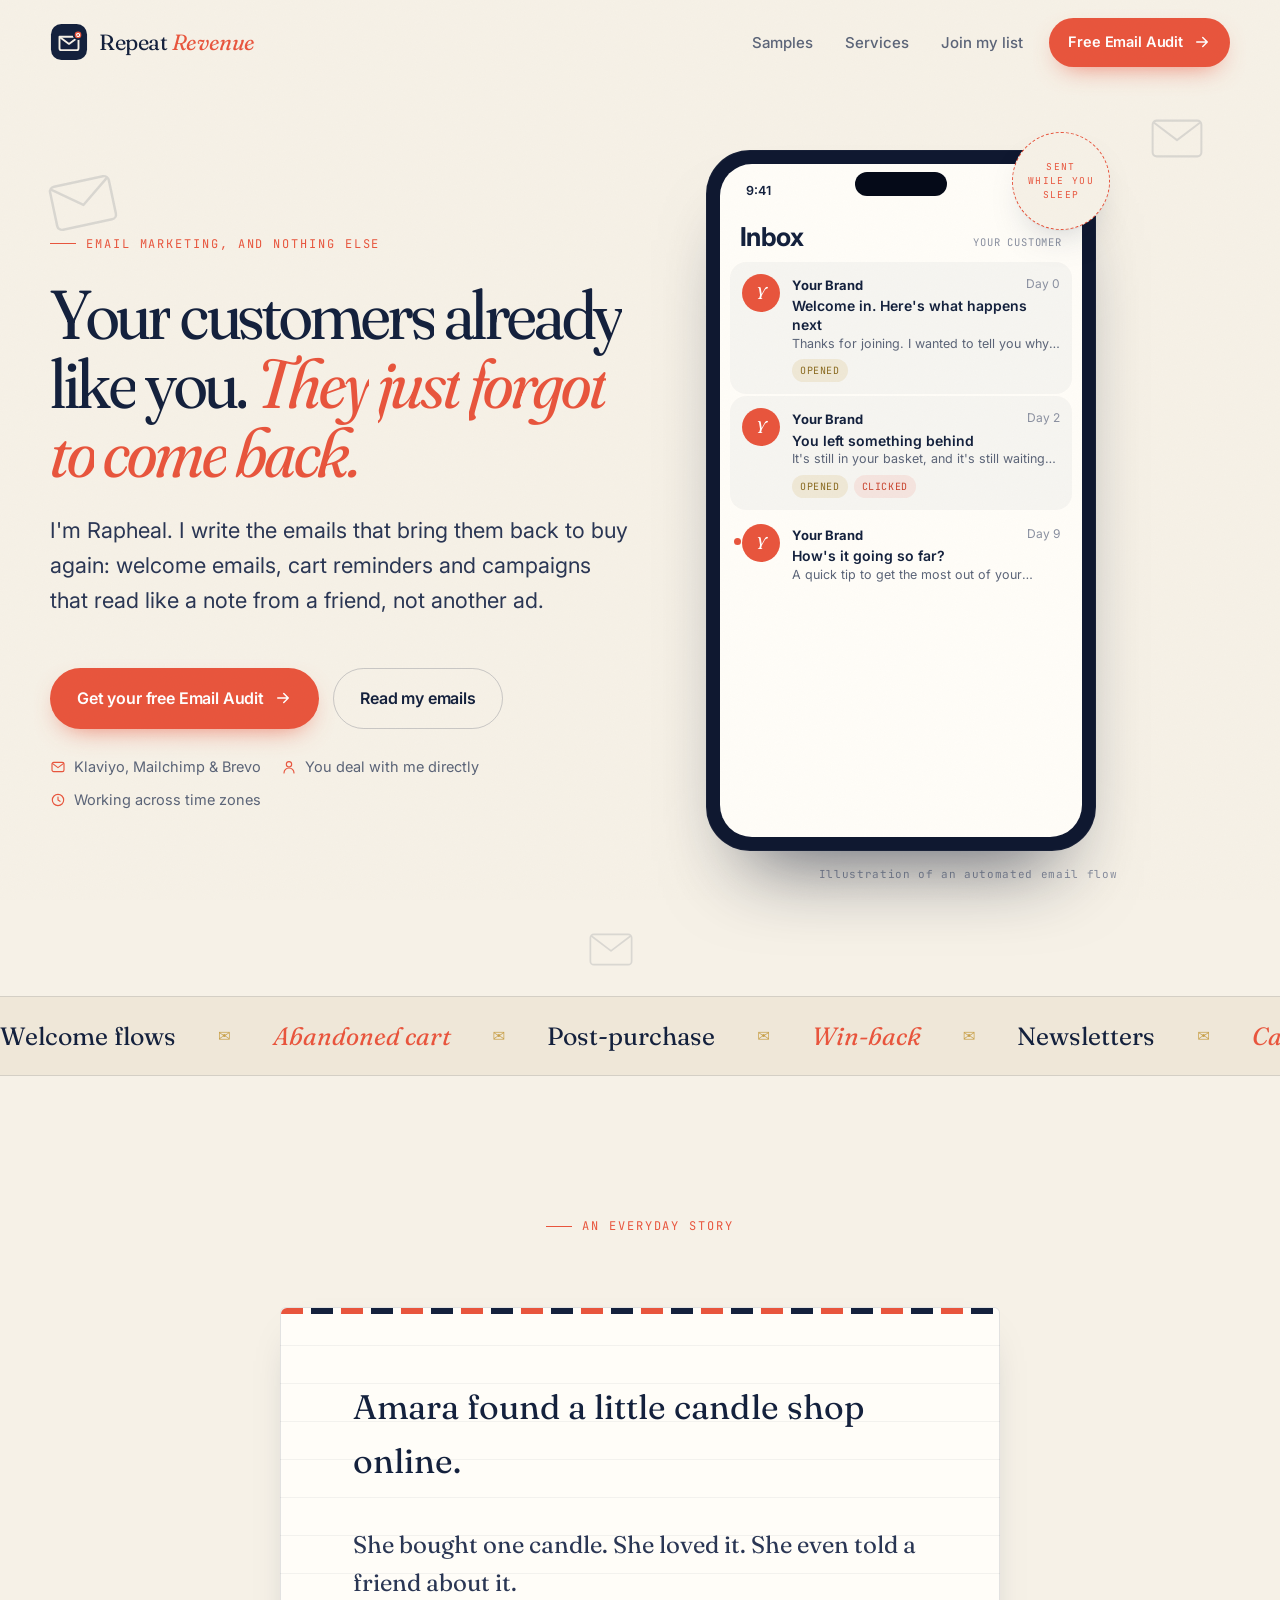
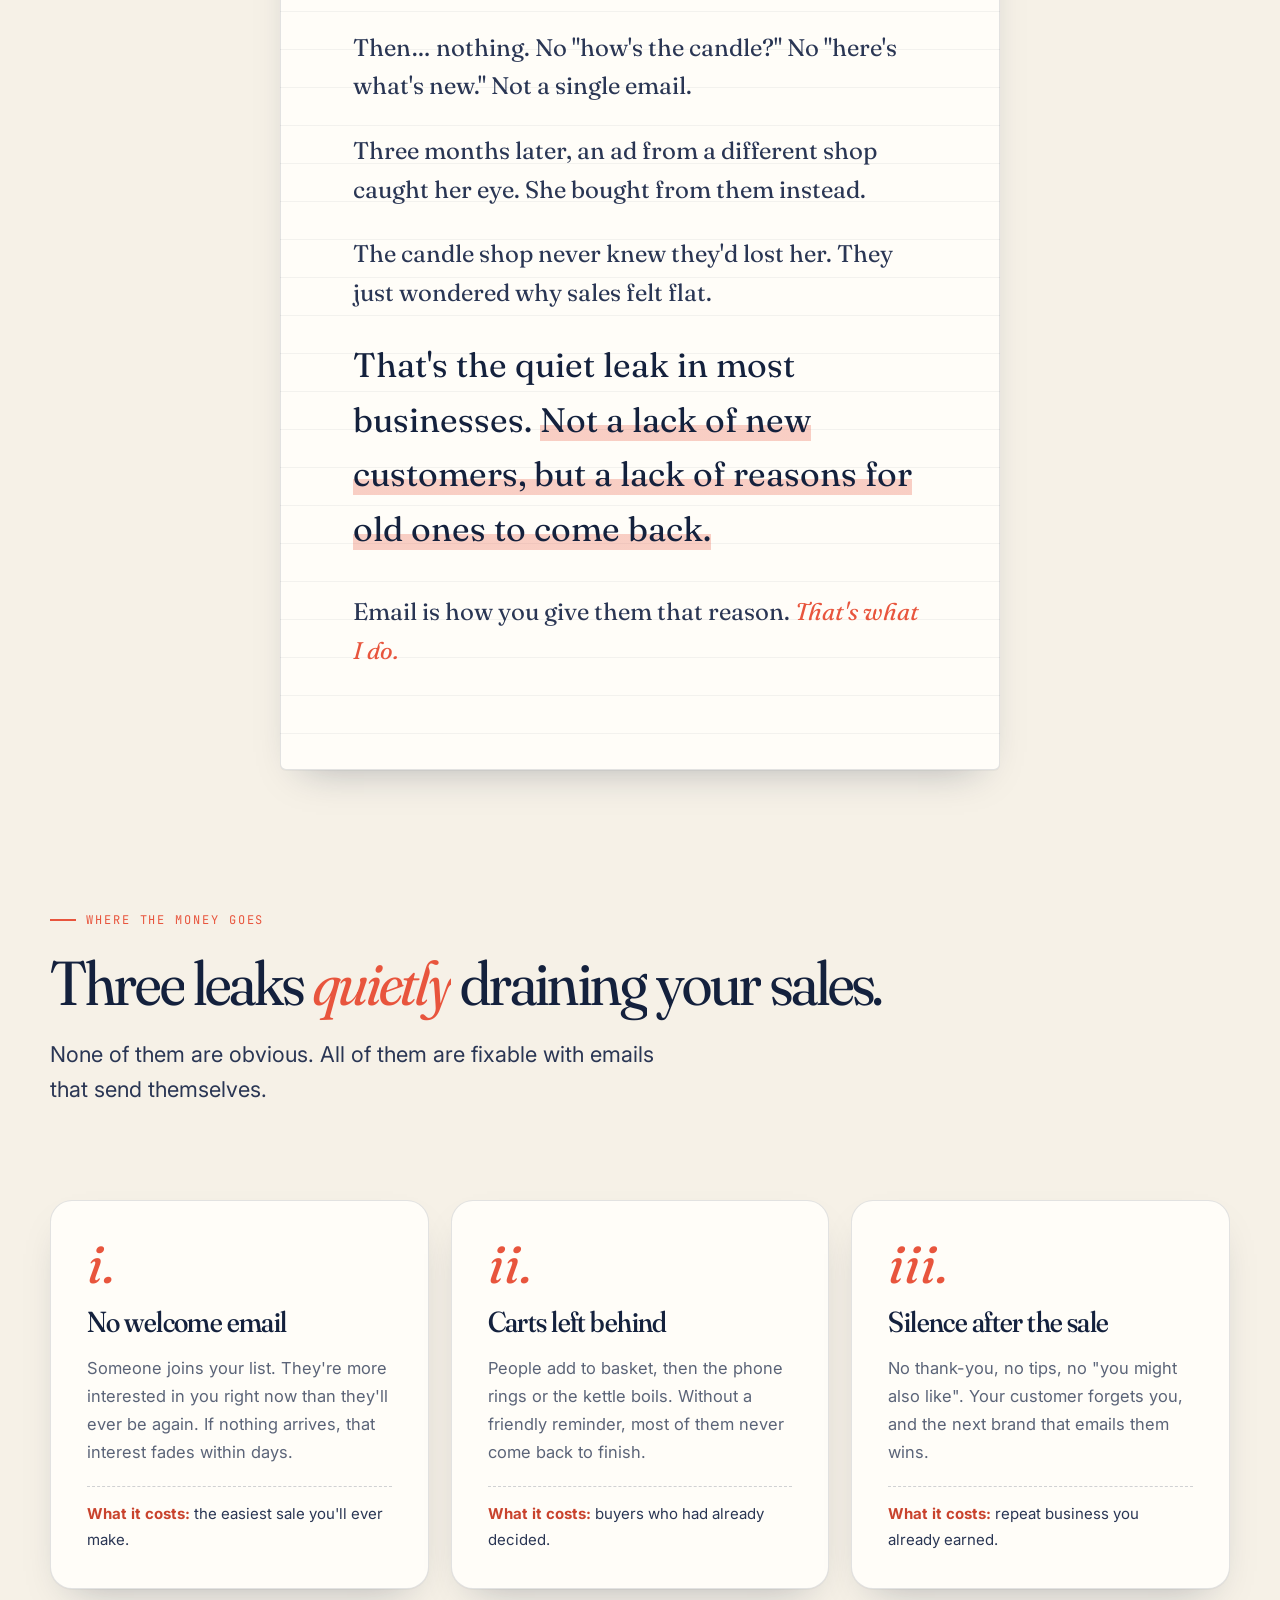
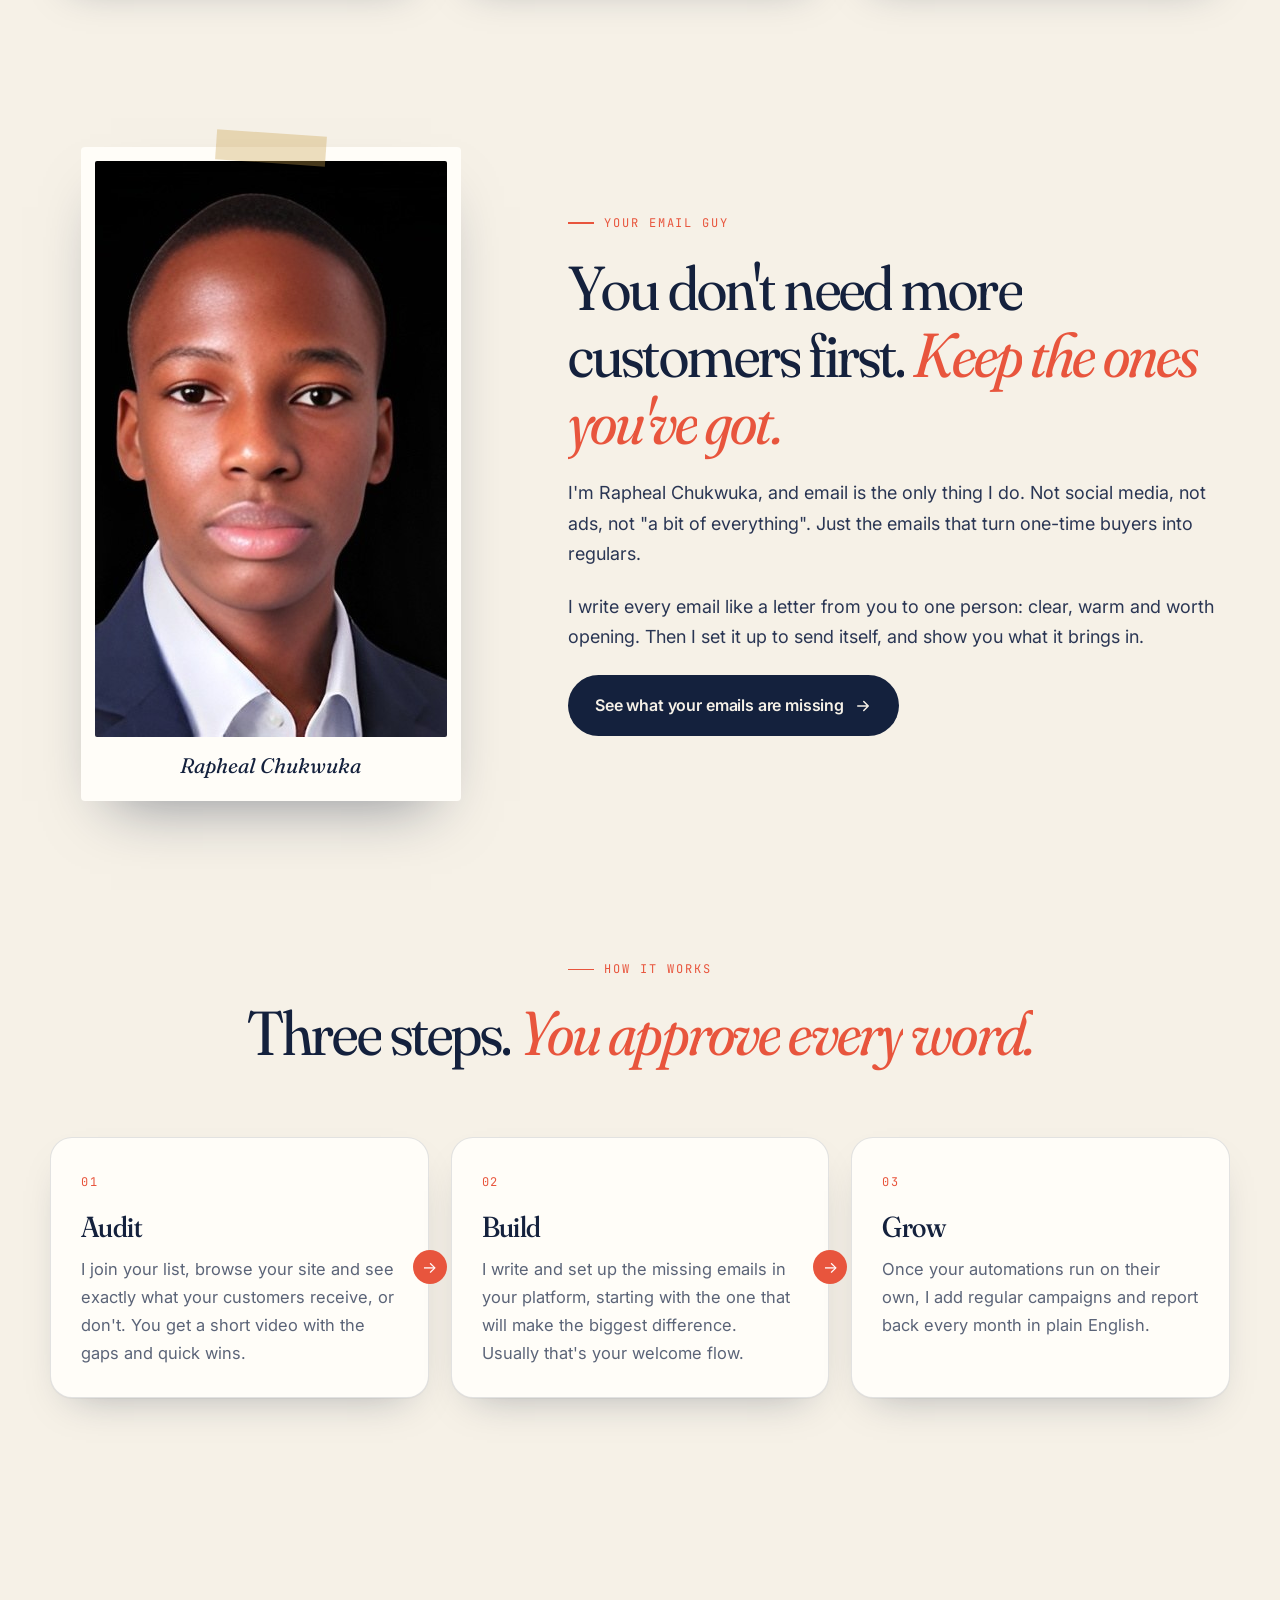
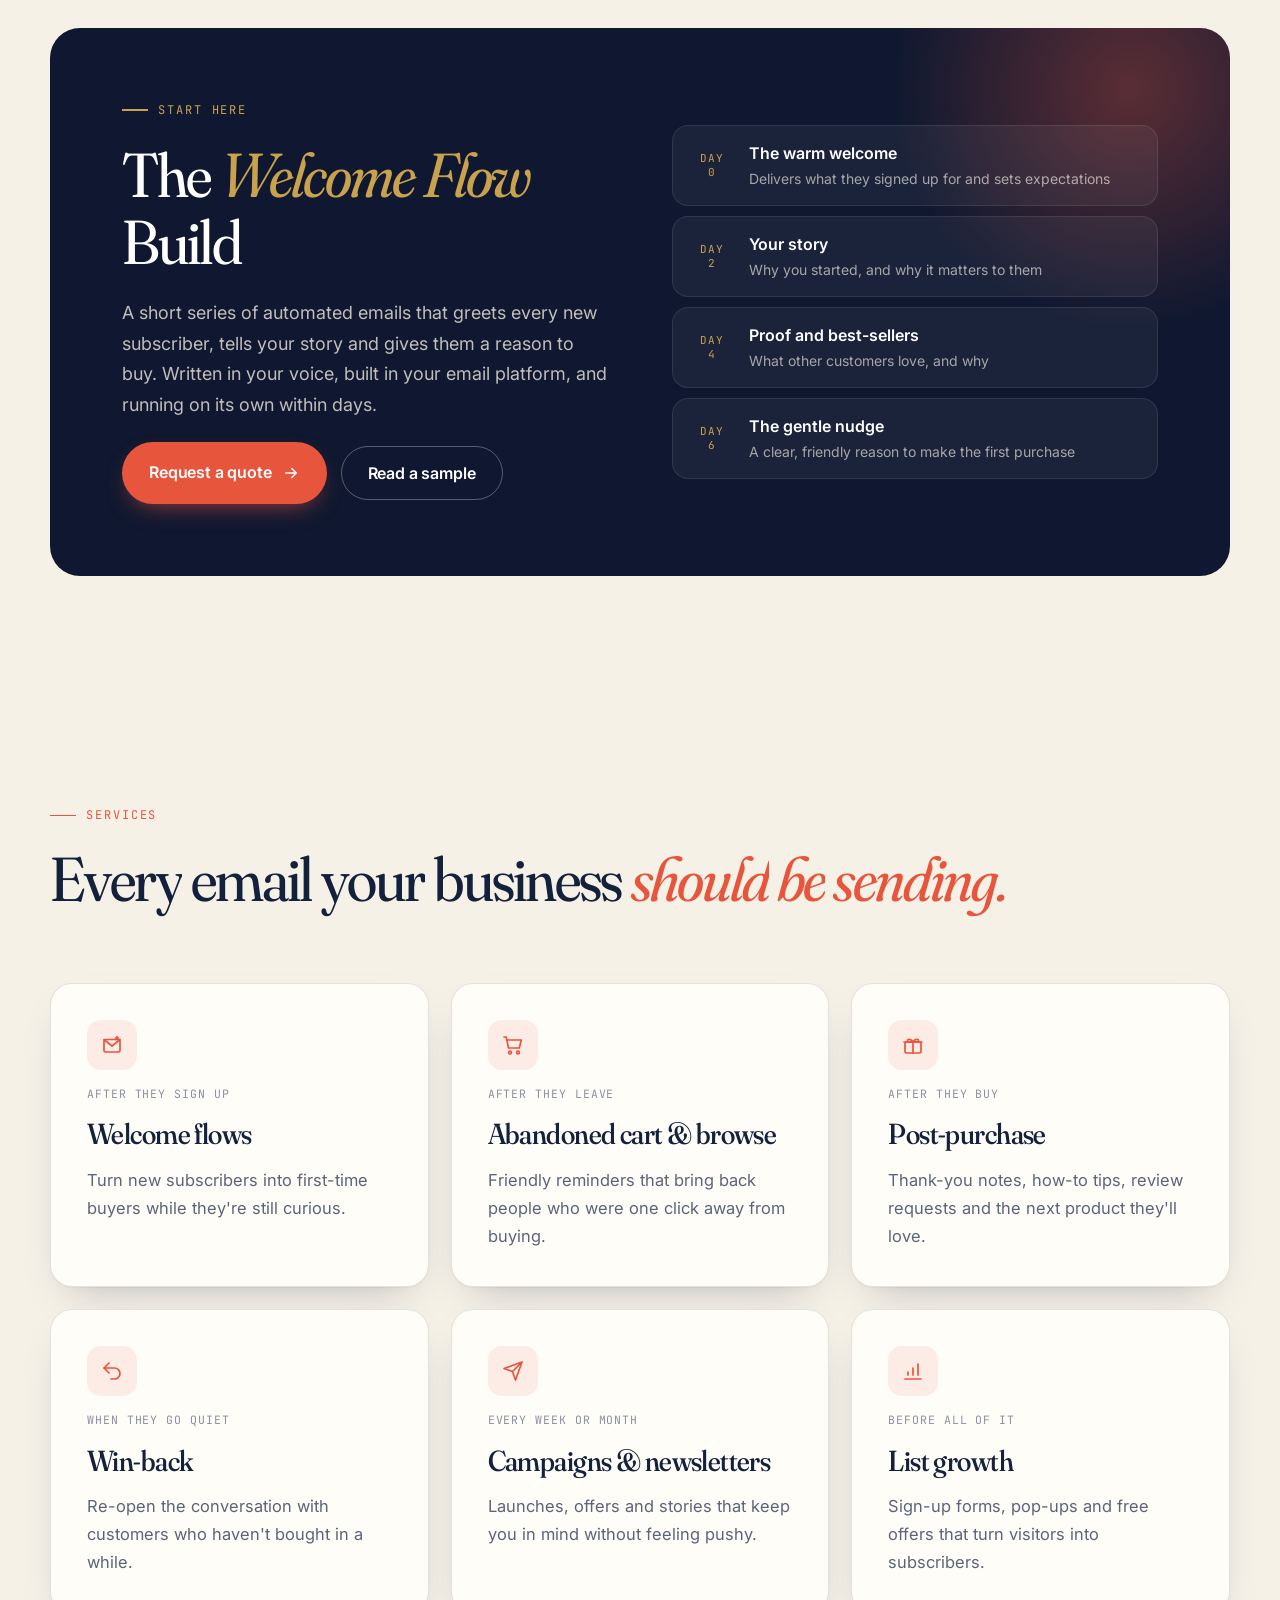
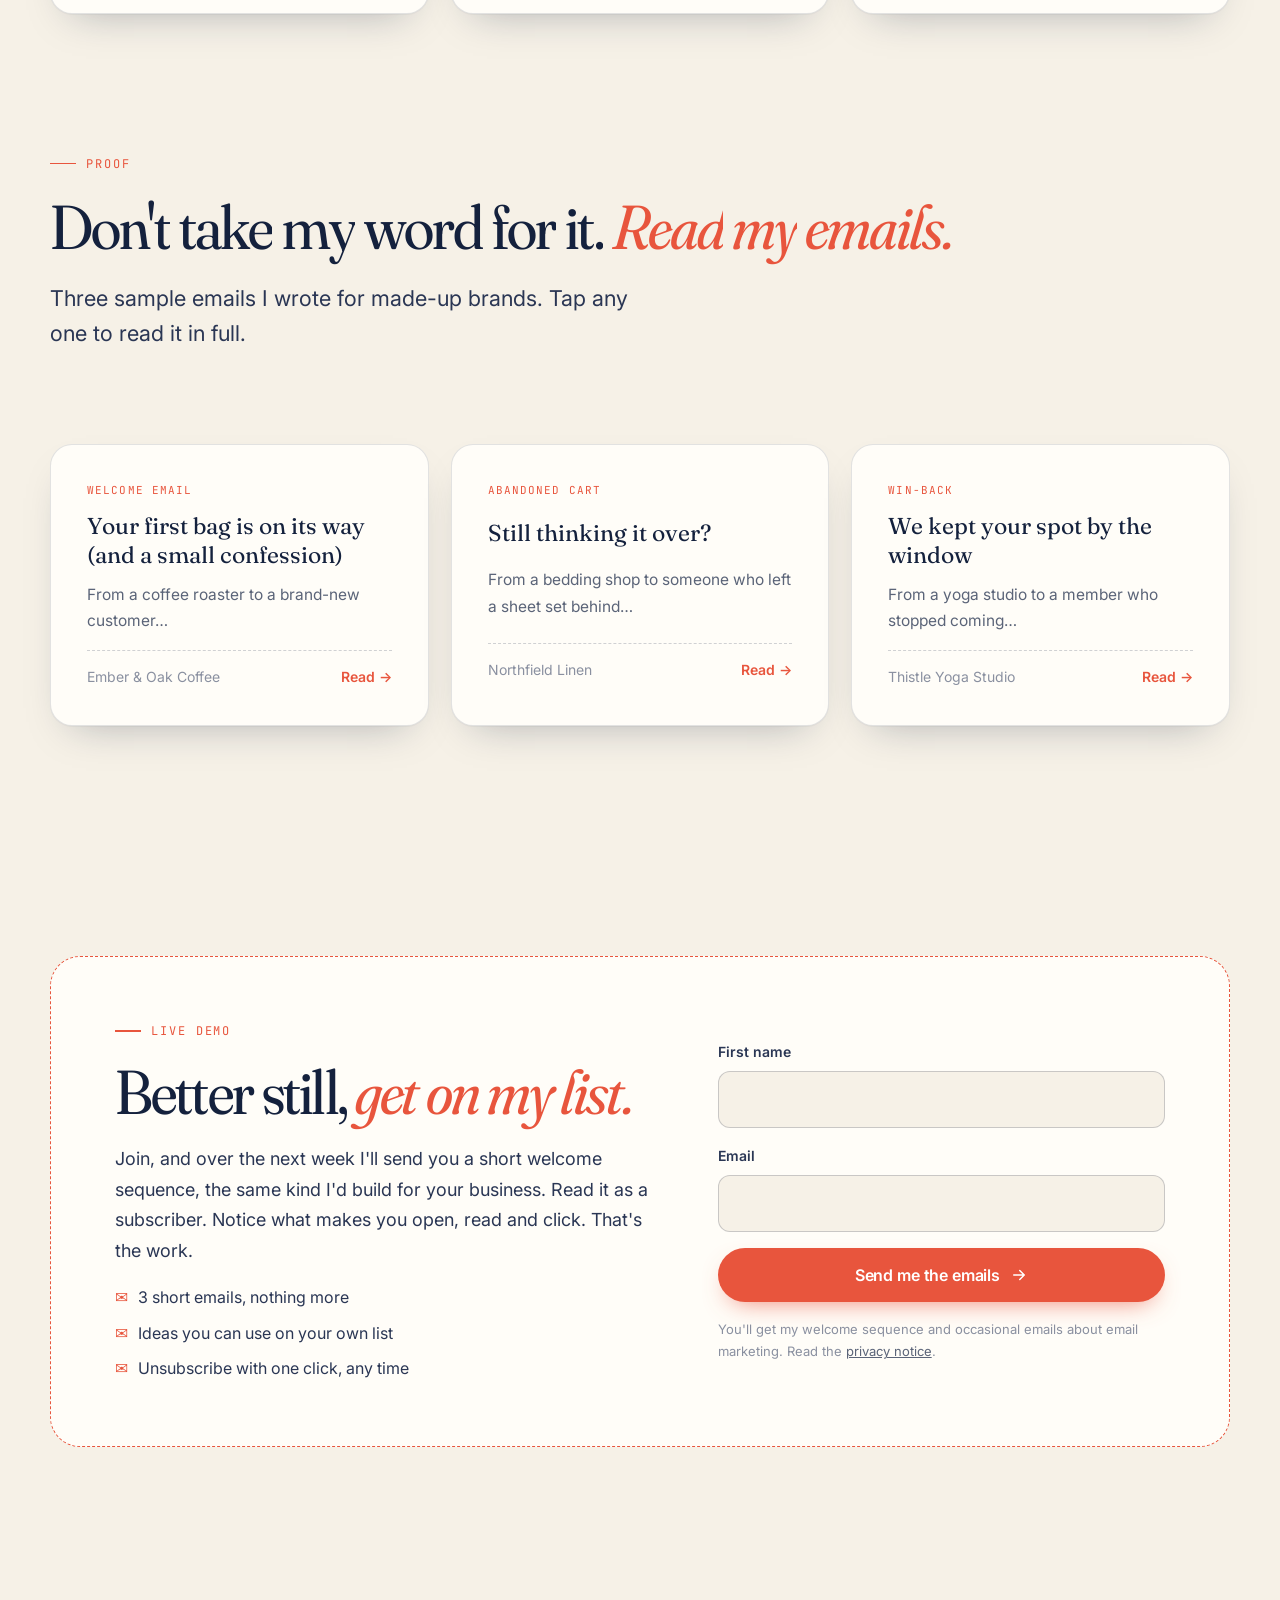
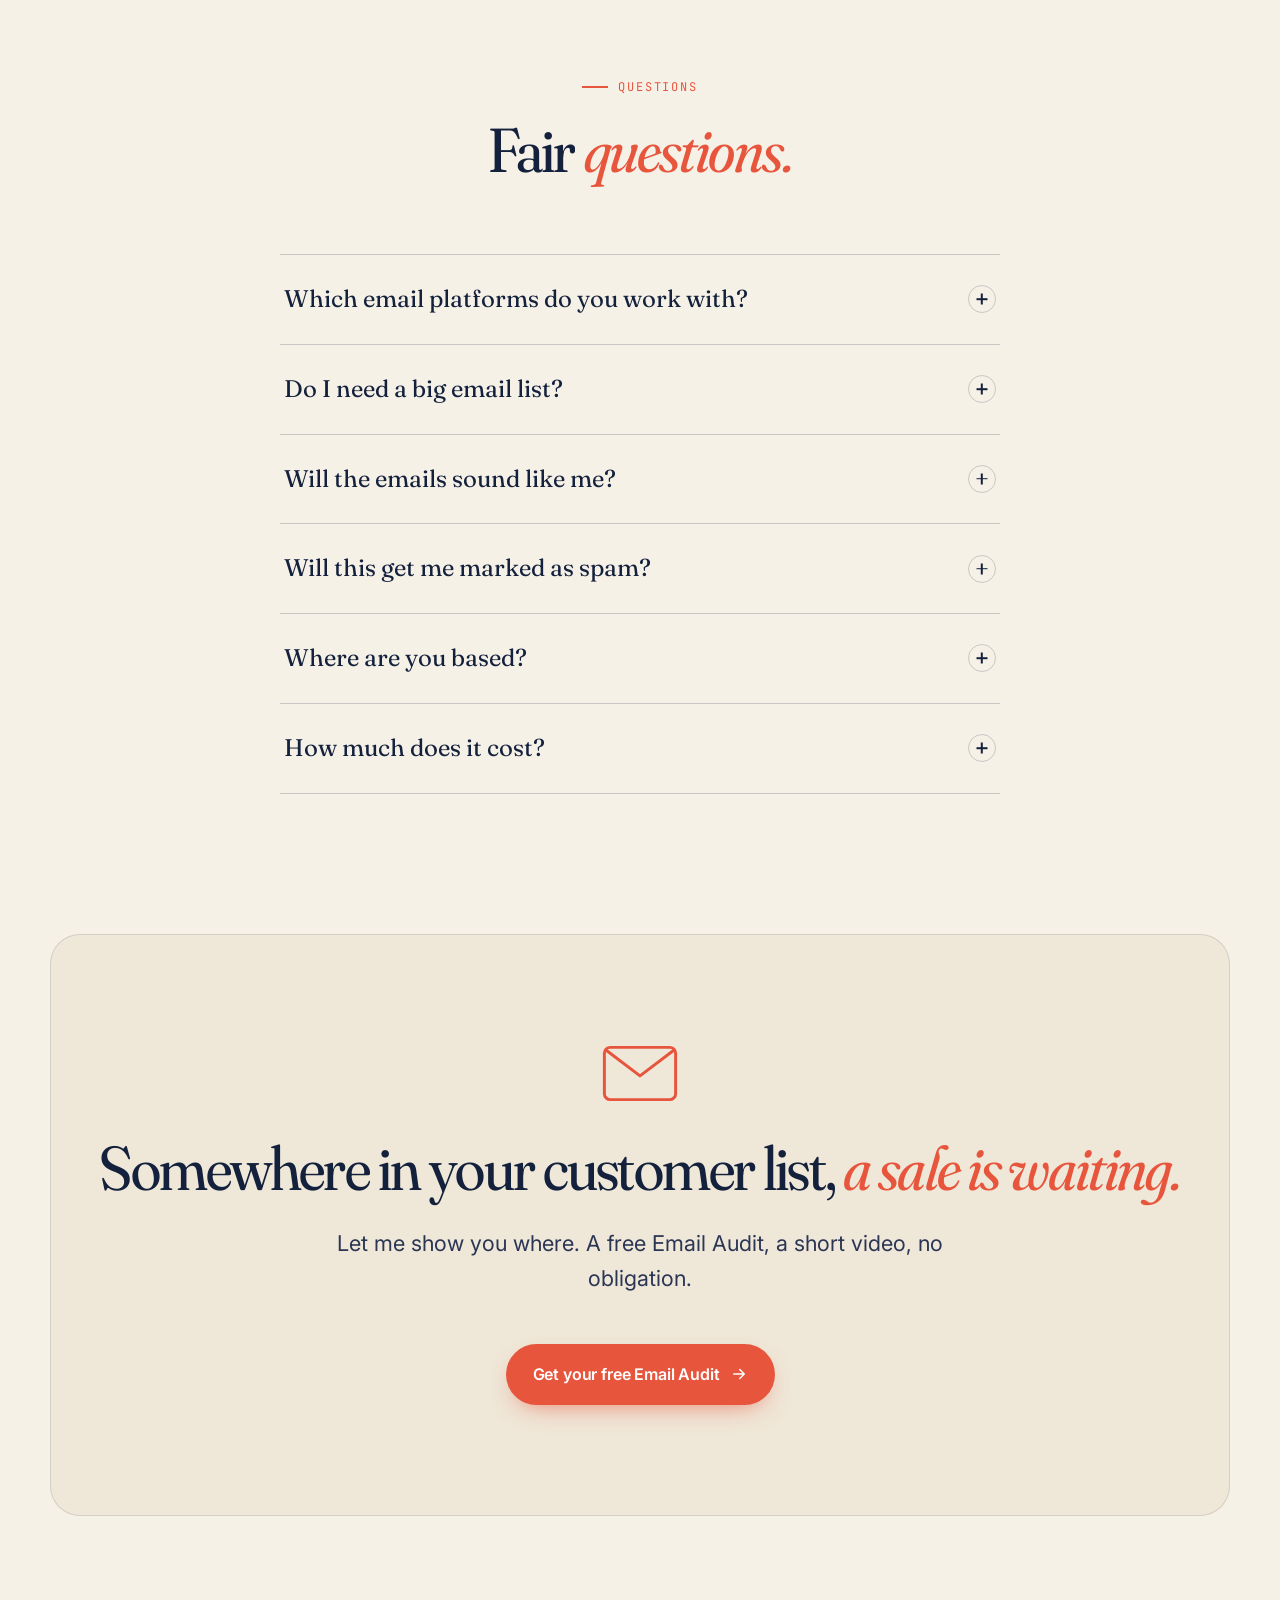
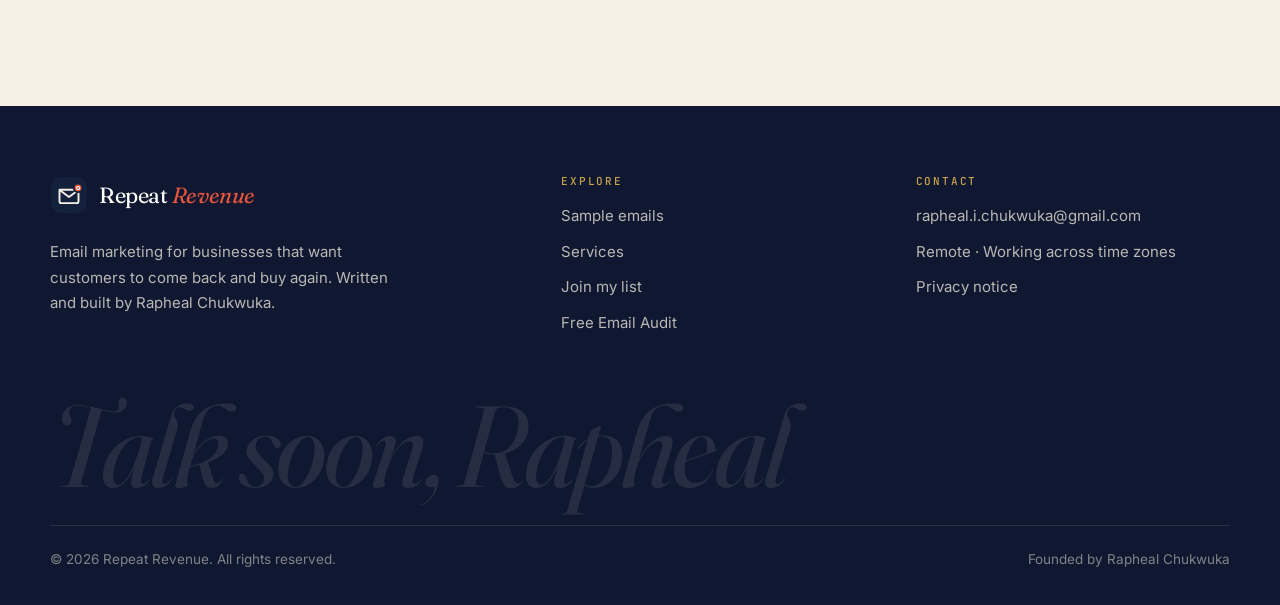
==== index.html @ c2d733eb "Launch Repeat Revenue website Co-Authored-By: Claude Opus 5.5 <noreply@anthropic.com> Claude-Session" ====
<!DOCTYPE html>
<html lang="en">
<head>
<meta charset="utf-8">
<meta name="viewport" content="width=device-width, initial-scale=1">
<title>Repeat Revenue | Email marketing that brings customers back</title>
<meta name="description" content="Your customers already like you. They just forgot to come back. I write the welcome, cart, post-purchase and win-back emails that bring them back to buy again.">
<link rel="canonical" href="https://repeat-revenue.github.io/">
<meta name="robots" content="index, follow">
<meta name="theme-color" content="#f6f1e7">
<meta property="og:type" content="website">
<meta property="og:site_name" content="Repeat Revenue">
<meta property="og:url" content="https://repeat-revenue.github.io/">
<meta property="og:title" content="Repeat Revenue | Email marketing that brings customers back">
<meta property="og:description" content="Your customers already like you. They just forgot to come back. I write the welcome, cart, post-purchase and win-back emails that bring them back to buy again.">
<meta property="og:image" content="https://repeat-revenue.github.io/assets/img/rapheal-chukwuka.jpg">
<link rel="icon" href="assets/favicon.svg" type="image/svg+xml">
<link rel="preconnect" href="https://fonts.googleapis.com">
<link rel="preconnect" href="https://fonts.gstatic.com" crossorigin>
<link rel="stylesheet" href="https://fonts.googleapis.com/css2?family=Fraunces:ital,opsz,wght,SOFT@0,9..144,300..600,50;1,9..144,300..600,50&amp;family=Inter:wght@400;500;600;700&amp;family=JetBrains+Mono:wght@400;500&amp;display=swap">
<link rel="stylesheet" href="assets/styles.css">
<script>document.documentElement.classList.add("js");</script>
</head>
<body>
<a class="skip" href="#main">Skip to content</a>
<div class="progress" aria-hidden="true"></div>
<header class="nav">
  <div class="container nav__inner">
    <a class="brand" href="index.html" aria-label="Repeat Revenue, home"><svg viewBox="0 0 40 40" aria-hidden="true"><rect x="1" y="1" width="38" height="38" rx="11" fill="#14213d"/><path d="M10 14.5h20v12a2 2 0 0 1-2 2H12a2 2 0 0 1-2-2v-12Z" fill="none" stroke="#f6f1e7" stroke-width="2" stroke-linejoin="round"/><path d="m10.5 15 9.5 7 9.5-7" fill="none" stroke="#f6f1e7" stroke-width="2" stroke-linecap="round" stroke-linejoin="round"/><circle cx="29.5" cy="12.5" r="4.5" fill="#e8553d" stroke="#14213d" stroke-width="2"/><path d="M28 12.6a1.6 1.6 0 1 1 .6 1.3" fill="none" stroke="#fff" stroke-width="1.2" stroke-linecap="round"/></svg><span class="brand__name">Repeat <i>Revenue</i></span></a>
    <button class="nav__toggle" type="button" aria-label="Open menu" aria-expanded="false"><span></span><span></span><span></span></button>
    <nav class="nav__links" aria-label="Main">
      <a href="index.html#samples">Samples</a>
      <a href="index.html#services">Services</a>
      <a href="index.html#demo">Join my list</a>
      <a class="btn btn--primary btn--sm" href="audit.html">Free Email Audit <svg viewBox="0 0 24 24" fill="none" stroke="currentColor" stroke-width="2" stroke-linecap="round" stroke-linejoin="round" aria-hidden="true"><path d="M5 12h14M13 6l6 6-6 6"/></svg></a>
    </nav>
  </div>
</header>
<main id="main">
<script type="application/ld+json">{"@context":"https://schema.org","@type":"ProfessionalService","name":"Repeat Revenue","url":"https://repeat-revenue.github.io/","image":"https://repeat-revenue.github.io/assets/img/rapheal-chukwuka.jpg","description":"Email marketing: welcome flows, abandoned cart emails, post-purchase and win-back emails, campaigns and newsletters.","email":"rapheal.i.chukwuka@gmail.com","founder":{"@type":"Person","name":"Rapheal Chukwuka"},"areaServed":"Worldwide"}</script>
<!-- HERO -->
<section class="hero">
  <div class="envelopes" aria-hidden="true"><svg viewBox="0 0 64 48" fill="none" stroke="currentColor" stroke-width="2.5" stroke-linejoin="round" aria-hidden="true"><rect x="2" y="2" width="60" height="44" rx="5"/><path d="m3 4 29 22L61 4"/></svg><svg viewBox="0 0 64 48" fill="none" stroke="currentColor" stroke-width="2.5" stroke-linejoin="round" aria-hidden="true"><rect x="2" y="2" width="60" height="44" rx="5"/><path d="m3 4 29 22L61 4"/></svg><svg viewBox="0 0 64 48" fill="none" stroke="currentColor" stroke-width="2.5" stroke-linejoin="round" aria-hidden="true"><rect x="2" y="2" width="60" height="44" rx="5"/><path d="m3 4 29 22L61 4"/></svg></div>
  <div class="container hero__grid">
    <div class="hero__copy">
      <span class="kicker" data-reveal>Email marketing, and nothing else</span>
      <h1 class="display" data-split>Your customers already like you. <em>They just forgot to come back.</em></h1>
      <p class="lead" data-reveal style="--d:.4s">I'm Rapheal. I write the emails that bring them back to buy again: welcome emails, cart reminders and campaigns that read like a note from a friend, not another ad.</p>
      <div class="btn-row" data-reveal style="--d:.55s">
        <a class="btn btn--primary" href="audit.html">Get your free Email Audit <svg viewBox="0 0 24 24" fill="none" stroke="currentColor" stroke-width="2" stroke-linecap="round" stroke-linejoin="round" aria-hidden="true"><path d="M5 12h14M13 6l6 6-6 6"/></svg></a>
        <a class="btn btn--ghost" href="#samples">Read my emails</a>
      </div>
      <div class="hero__note" data-reveal style="--d:.7s">
        <span><svg viewBox="0 0 24 24" fill="none" stroke="currentColor" stroke-width="1.7" stroke-linecap="round" stroke-linejoin="round" aria-hidden="true"><rect x="3" y="5" width="18" height="14" rx="2.5"/><path d="m4 7 8 6 8-6"/></svg> Klaviyo, Mailchimp &amp; Brevo</span>
        <span><svg viewBox="0 0 24 24" fill="none" stroke="currentColor" stroke-width="1.7" stroke-linecap="round" stroke-linejoin="round" aria-hidden="true"><circle cx="12" cy="8" r="4"/><path d="M4.5 21a7.5 7.5 0 0 1 15 0"/></svg> You deal with me directly</span>
        <span><svg viewBox="0 0 24 24" fill="none" stroke="currentColor" stroke-width="1.7" stroke-linecap="round" stroke-linejoin="round" aria-hidden="true"><circle cx="12" cy="12" r="8.5"/><path d="M12 7.5V12l3 2"/></svg> Working across time zones</span>
      </div>
    </div>

    <div data-reveal="right" style="--d:.3s; position:relative">
      <div class="phone">
        <div class="stamp" aria-hidden="true">Sent<br>while you<br>sleep</div>
        <div class="screen">
          <div class="screen__bar"><span>9:41</span><span>●●● ▮</span></div>
          <div class="screen__head"><h3>Inbox</h3><span>Your customer</span></div>
          <div class="mail-list">
            <div class="mail"><span class="mail__av">Y</span><div><div class="mail__top"><span class="mail__from">Your Brand</span><span class="mail__time">Day 0</span></div><div class="mail__subj">Welcome in. Here's what happens next</div><div class="mail__prev">Thanks for joining. I wanted to tell you why we started…</div><div class="mail__tags"><span class="tag tag--open">Opened</span></div></div></div>
            <div class="mail"><span class="mail__av">Y</span><div><div class="mail__top"><span class="mail__from">Your Brand</span><span class="mail__time">Day 2</span></div><div class="mail__subj">You left something behind</div><div class="mail__prev">It's still in your basket, and it's still waiting for you…</div><div class="mail__tags"><span class="tag tag--open">Opened</span><span class="tag tag--click">Clicked</span></div></div></div>
            <div class="mail"><span class="mail__av">Y</span><div><div class="mail__top"><span class="mail__from">Your Brand</span><span class="mail__time">Day 9</span></div><div class="mail__subj">How's it going so far?</div><div class="mail__prev">A quick tip to get the most out of your order…</div><div class="mail__tags"><span class="tag tag--open">Opened</span></div></div></div>
            <div class="mail"><span class="mail__av">Y</span><div><div class="mail__top"><span class="mail__from">Your Brand</span><span class="mail__time">Day 40</span></div><div class="mail__subj">We saved you something</div><div class="mail__prev">It's been a while, so here's a small thank-you…</div><div class="mail__tags"><span class="tag tag--open">Opened</span><span class="tag tag--click">Clicked</span></div></div></div>
          </div>
          <div class="toast" role="presentation"><span class="toast__ic"><svg viewBox="0 0 24 24" fill="none" stroke="currentColor" stroke-width="1.7" stroke-linecap="round" stroke-linejoin="round" aria-hidden="true"><path d="M5 8h14l-1 12H6L5 8Z"/><path d="M9 8V6a3 3 0 0 1 6 0v2"/></svg></span><span><b>New order from a returning customer</b><small>Your Brand · just now</small></span></div>
        </div>
      </div>
      <p class="phone__caption">Illustration of an automated email flow</p>
    </div>
  </div>
</section>

<div class="ticker" aria-hidden="true">
  <div class="ticker__track">
    <span>Welcome flows</span><span>Abandoned cart</span><span>Post-purchase</span><span>Win-back</span><span>Newsletters</span><span>Campaigns</span><span>List growth</span><span>Subject lines</span>
    <span>Welcome flows</span><span>Abandoned cart</span><span>Post-purchase</span><span>Win-back</span><span>Newsletters</span><span>Campaigns</span><span>List growth</span><span>Subject lines</span>
  </div>
</div>

<!-- STORY -->
<section class="section">
  <div class="narrow">
    <div class="head center"><span class="kicker" data-reveal>An everyday story</span></div>
    <article class="letter" data-reveal>
      <p class="big">Amara found a little candle shop online.</p>
      <p>She bought one candle. She loved it. She even told a friend about it.</p>
      <p>Then… nothing. No "how's the candle?" No "here's what's new." Not a single email.</p>
      <p>Three months later, an ad from a different shop caught her eye. She bought from them instead.</p>
      <p>The candle shop never knew they'd lost her. They just wondered why sales felt flat.</p>
      <p class="big">That's the quiet leak in most businesses. <span class="mark">Not a lack of new customers, but a lack of reasons for old ones to come back.</span></p>
      <p>Email is how you give them that reason. <span class="sign">That's what I do.</span></p>
    </article>
  </div>
</section>

<!-- LEAKS -->
<section class="section" style="padding-top:0">
  <div class="container">
    <div class="head">
      <span class="kicker" data-reveal>Where the money goes</span>
      <h2 class="h2" data-split>Three leaks <em>quietly</em> draining your sales.</h2>
      <p class="lead" data-reveal>None of them are obvious. All of them are fixable with emails that send themselves.</p>
    </div>
    <div class="grid-3">
      <article class="card leak" data-reveal>
        <span class="leak__no">i.</span>
        <h3 class="h3">No welcome email</h3>
        <p>Someone joins your list. They're more interested in you right now than they'll ever be again. If nothing arrives, that interest fades within days.</p>
        <p class="cost"><b>What it costs:</b> the easiest sale you'll ever make.</p>
      </article>
      <article class="card leak" data-reveal style="--d:.12s">
        <span class="leak__no">ii.</span>
        <h3 class="h3">Carts left behind</h3>
        <p>People add to basket, then the phone rings or the kettle boils. Without a friendly reminder, most of them never come back to finish.</p>
        <p class="cost"><b>What it costs:</b> buyers who had already decided.</p>
      </article>
      <article class="card leak" data-reveal style="--d:.24s">
        <span class="leak__no">iii.</span>
        <h3 class="h3">Silence after the sale</h3>
        <p>No thank-you, no tips, no "you might also like". Your customer forgets you, and the next brand that emails them wins.</p>
        <p class="cost"><b>What it costs:</b> repeat business you already earned.</p>
      </article>
    </div>
  </div>
</section>

<!-- GUIDE -->
<section class="section" id="guide" style="padding-top:0">
  <div class="container guide">
    <figure class="polaroid" data-reveal="left">
      <img src="assets/img/rapheal-chukwuka.jpg" alt="Rapheal Chukwuka, founder of Repeat Revenue" width="576" height="576">
      <figcaption>Rapheal Chukwuka</figcaption>
    </figure>
    <div class="guide__copy">
      <span class="kicker" data-reveal>Your email guy</span>
      <h2 class="h2" data-split>You don't need more customers first. <em>Keep the ones you've got.</em></h2>
      <p data-reveal>I'm Rapheal Chukwuka, and email is the only thing I do. Not social media, not ads, not "a bit of everything". Just the emails that turn one-time buyers into regulars.</p>
      <p data-reveal>I write every email like a letter from you to one person: clear, warm and worth opening. Then I set it up to send itself, and show you what it brings in.</p>
      <a class="btn btn--ink" href="audit.html" data-reveal>See what your emails are missing <svg viewBox="0 0 24 24" fill="none" stroke="currentColor" stroke-width="2" stroke-linecap="round" stroke-linejoin="round" aria-hidden="true"><path d="M5 12h14M13 6l6 6-6 6"/></svg></a>
    </div>
  </div>
</section>

<!-- PLAN -->
<section class="section" style="padding-top:0">
  <div class="container">
    <div class="head center">
      <span class="kicker" data-reveal>How it works</span>
      <h2 class="h2" data-split>Three steps. <em>You approve every word.</em></h2>
    </div>
    <ol class="plan">
      <li data-reveal><h3 class="h3">Audit</h3><p>I join your list, browse your site and see exactly what your customers receive, or don't. You get a short video with the gaps and quick wins.</p></li>
      <li data-reveal style="--d:.12s"><h3 class="h3">Build</h3><p>I write and set up the missing emails in your platform, starting with the one that will make the biggest difference. Usually that's your welcome flow.</p></li>
      <li data-reveal style="--d:.24s"><h3 class="h3">Grow</h3><p>Once your automations run on their own, I add regular campaigns and report back every month in plain English.</p></li>
    </ol>
  </div>
</section>

<!-- OFFER -->
<section class="section--tight">
  <div class="container">
    <div class="offer" data-reveal>
      <div style="display:grid;gap:22px;justify-items:start">
        <span class="kicker">Start here</span>
        <h2 class="h2">The <em>Welcome Flow</em> Build</h2>
        <p style="margin:0">A short series of automated emails that greets every new subscriber, tells your story and gives them a reason to buy. Written in your voice, built in your email platform, and running on its own within days.</p>
        <div class="btn-row">
          <a class="btn btn--primary" href="audit.html#audit-form">Request a quote <svg viewBox="0 0 24 24" fill="none" stroke="currentColor" stroke-width="2" stroke-linecap="round" stroke-linejoin="round" aria-hidden="true"><path d="M5 12h14M13 6l6 6-6 6"/></svg></a>
          <button class="btn btn--ghost" type="button" data-sample="s-welcome">Read a sample</button>
        </div>
      </div>
      <ol class="flow">
        <li><span class="day">DAY<br>0</span><span><b>The warm welcome</b><span>Delivers what they signed up for and sets expectations</span></span></li>
        <li><span class="day">DAY<br>2</span><span><b>Your story</b><span>Why you started, and why it matters to them</span></span></li>
        <li><span class="day">DAY<br>4</span><span><b>Proof and best-sellers</b><span>What other customers love, and why</span></span></li>
        <li><span class="day">DAY<br>6</span><span><b>The gentle nudge</b><span>A clear, friendly reason to make the first purchase</span></span></li>
      </ol>
    </div>
  </div>
</section>

<!-- SERVICES -->
<section class="section" id="services" style="scroll-margin-top:80px">
  <div class="container">
    <div class="head">
      <span class="kicker" data-reveal>Services</span>
      <h2 class="h2" data-split>Every email your business <em>should be sending.</em></h2>
    </div>
    <div class="grid-3">
      <article class="card svc" data-reveal><span class="svc__ic"><svg viewBox="0 0 24 24" fill="none" stroke="currentColor" stroke-width="1.7" stroke-linecap="round" stroke-linejoin="round" aria-hidden="true"><path d="M4 6.5h16v11a1.5 1.5 0 0 1-1.5 1.5h-13A1.5 1.5 0 0 1 4 17.5v-11Z"/><path d="m4.5 7 7.5 6 7.5-6"/><path d="M17 3.5v3M15.5 5h3"/></svg></span><span class="when">After they sign up</span><h3 class="h3">Welcome flows</h3><p>Turn new subscribers into first-time buyers while they're still curious.</p></article>
      <article class="card svc" data-reveal style="--d:.1s"><span class="svc__ic"><svg viewBox="0 0 24 24" fill="none" stroke="currentColor" stroke-width="1.7" stroke-linecap="round" stroke-linejoin="round" aria-hidden="true"><circle cx="9" cy="19.5" r="1.4"/><circle cx="17" cy="19.5" r="1.4"/><path d="M3 4h2.2l2.3 11h10.8l2-8H6.4"/></svg></span><span class="when">After they leave</span><h3 class="h3">Abandoned cart &amp; browse</h3><p>Friendly reminders that bring back people who were one click away from buying.</p></article>
      <article class="card svc" data-reveal style="--d:.2s"><span class="svc__ic"><svg viewBox="0 0 24 24" fill="none" stroke="currentColor" stroke-width="1.7" stroke-linecap="round" stroke-linejoin="round" aria-hidden="true"><rect x="4" y="9" width="16" height="11" rx="1.5"/><path d="M3 9h18M12 9v11M12 9c-1.6-3.2-5.5-3.6-5.5-1.2C6.5 9 12 9 12 9Zm0 0c1.6-3.2 5.5-3.6 5.5-1.2C17.5 9 12 9 12 9Z"/></svg></span><span class="when">After they buy</span><h3 class="h3">Post-purchase</h3><p>Thank-you notes, how-to tips, review requests and the next product they'll love.</p></article>
      <article class="card svc" data-reveal><span class="svc__ic"><svg viewBox="0 0 24 24" fill="none" stroke="currentColor" stroke-width="1.7" stroke-linecap="round" stroke-linejoin="round" aria-hidden="true"><path d="M9 14 4 9l5-5"/><path d="M4 9h10.5a5.5 5.5 0 0 1 0 11H11"/></svg></span><span class="when">When they go quiet</span><h3 class="h3">Win-back</h3><p>Re-open the conversation with customers who haven't bought in a while.</p></article>
      <article class="card svc" data-reveal style="--d:.1s"><span class="svc__ic"><svg viewBox="0 0 24 24" fill="none" stroke="currentColor" stroke-width="1.7" stroke-linecap="round" stroke-linejoin="round" aria-hidden="true"><path d="m21 3-9.5 9.5M21 3l-6.5 18-3-8.5L3 9.5 21 3Z"/></svg></span><span class="when">Every week or month</span><h3 class="h3">Campaigns &amp; newsletters</h3><p>Launches, offers and stories that keep you in mind without feeling pushy.</p></article>
      <article class="card svc" data-reveal style="--d:.2s"><span class="svc__ic"><svg viewBox="0 0 24 24" fill="none" stroke="currentColor" stroke-width="1.7" stroke-linecap="round" stroke-linejoin="round" aria-hidden="true"><path d="M4 20h16"/><path d="M7 16v-3M12 16V9M17 16V5"/></svg></span><span class="when">Before all of it</span><h3 class="h3">List growth</h3><p>Sign-up forms, pop-ups and free offers that turn visitors into subscribers.</p></article>
    </div>
  </div>
</section>

<!-- SAMPLES -->
<section class="section" id="samples" style="padding-top:0;scroll-margin-top:80px">
  <div class="container">
    <div class="head">
      <span class="kicker" data-reveal>Proof</span>
      <h2 class="h2" data-split>Don't take my word for it. <em>Read my emails.</em></h2>
      <p class="lead" data-reveal>Three sample emails I wrote for made-up brands. Tap any one to read it in full.</p>
    </div>
    <div class="grid-3">
      <button class="card sample" type="button" data-sample="s-welcome" data-reveal>
        <span class="sample__label">Welcome email</span>
        <span class="sample__subj">Your first bag is on its way (and a small confession)</span>
        <p class="sample__prev">From a coffee roaster to a brand-new customer…</p>
        <span class="sample__meta"><span>Ember &amp; Oak Coffee</span><b>Read →</b></span>
      </button>
      <button class="card sample" type="button" data-sample="s-cart" data-reveal style="--d:.12s">
        <span class="sample__label">Abandoned cart</span>
        <span class="sample__subj">Still thinking it over?</span>
        <p class="sample__prev">From a bedding shop to someone who left a sheet set behind…</p>
        <span class="sample__meta"><span>Northfield Linen</span><b>Read →</b></span>
      </button>
      <button class="card sample" type="button" data-sample="s-winback" data-reveal style="--d:.24s">
        <span class="sample__label">Win-back</span>
        <span class="sample__subj">We kept your spot by the window</span>
        <p class="sample__prev">From a yoga studio to a member who stopped coming…</p>
        <span class="sample__meta"><span>Thistle Yoga Studio</span><b>Read →</b></span>
      </button>
    </div>
  </div>
</section>

<!-- DEMO -->
<section class="section--tight" id="demo" style="scroll-margin-top:80px">
  <div class="container">
    <div class="demo" data-reveal>
      <div class="demo__copy">
        <span class="kicker">Live demo</span>
        <h2 class="h2">Better still, <em>get on my list.</em></h2>
        <p>Join, and over the next week I'll send you a short welcome sequence, the same kind I'd build for your business. Read it as a subscriber. Notice what makes you open, read and click. That's the work.</p>
        <ul class="demo__list">
          <li>3 short emails, nothing more</li>
          <li>Ideas you can use on your own list</li>
          <li>Unsubscribe with one click, any time</li>
        </ul>
      </div>
      <form id="demo-form" class="form form--stack" action="https://1104721f.sibforms.com/serve/[base64]" method="POST" novalidate>
        <div class="field"><label for="d-name">First name</label><input id="d-name" name="FIRSTNAME" type="text" autocomplete="given-name" required></div>
        <div class="field"><label for="d-email">Email</label><input id="d-email" name="EMAIL" type="email" autocomplete="email" required></div>
        <input class="hp" type="text" name="email_address_check" value="" tabindex="-1" autocomplete="off" aria-hidden="true">
        <input type="hidden" name="locale" value="en">
        <button class="btn btn--primary" type="submit">Send me the emails <svg viewBox="0 0 24 24" fill="none" stroke="currentColor" stroke-width="2" stroke-linecap="round" stroke-linejoin="round" aria-hidden="true"><path d="M5 12h14M13 6l6 6-6 6"/></svg></button>
        <p class="fine">You'll get my welcome sequence and occasional emails about email marketing. Read the <a href="audit.html#privacy">privacy notice</a>.</p>
        <div class="status" role="status" aria-live="polite"></div>
      </form>
    </div>
  </div>
</section>

<!-- FAQ -->
<section class="section">
  <div class="narrow">
    <div class="head center">
      <span class="kicker" data-reveal>Questions</span>
      <h2 class="h2" data-split>Fair <em>questions.</em></h2>
    </div>
    <div class="faq" data-reveal>
      <details><summary>Which email platforms do you work with?<i aria-hidden="true"></i></summary><div class="answer"><p>Mainly Klaviyo, Mailchimp and Brevo. If you don't have one yet, I'll recommend the right fit for your business and set it up for you.</p></div></details>
      <details><summary>Do I need a big email list?<i aria-hidden="true"></i></summary><div class="answer"><p>No. A small list of people who have already bought from you is worth more than a big list of strangers. And if your list is tiny, growing it is part of the work.</p></div></details>
      <details><summary>Will the emails sound like me?<i aria-hidden="true"></i></summary><div class="answer"><p>Yes. I study your website, your social pages and what your customers say about you, then write in your voice. Nothing goes live until you've approved it.</p></div></details>
      <details><summary>Will this get me marked as spam?<i aria-hidden="true"></i></summary><div class="answer"><p>I only email people who chose to hear from you, include a clear unsubscribe link in every email and follow good sending practice, so your emails keep landing in the inbox.</p></div></details>
      <details><summary>Where are you based?<i aria-hidden="true"></i></summary><div class="answer"><p>Lagos, Nigeria. I work remotely across time zones and plan calls around your working day. You always deal with me directly.</p></div></details>
      <details><summary>How much does it cost?<i aria-hidden="true"></i></summary><div class="answer"><p>It depends on what you need, so I quote after the free audit. You'll get a clear written quote before any work starts, with no long contracts.</p></div></details>
    </div>
  </div>
</section>

<!-- FINAL -->
<section class="section--tight" style="padding-top:0">
  <div class="container">
    <div class="final" data-reveal>
      <span class="envelope-big"><svg viewBox="0 0 64 48" fill="none" stroke="currentColor" stroke-width="2.5" stroke-linejoin="round" aria-hidden="true"><rect x="2" y="2" width="60" height="44" rx="5"/><path d="m3 4 29 22L61 4"/></svg></span>
      <h2 class="h2">Somewhere in your customer list, <em>a sale is waiting.</em></h2>
      <p class="lead">Let me show you where. A free Email Audit, a short video, no obligation.</p>
      <a class="btn btn--primary" href="audit.html">Get your free Email Audit <svg viewBox="0 0 24 24" fill="none" stroke="currentColor" stroke-width="2" stroke-linecap="round" stroke-linejoin="round" aria-hidden="true"><path d="M5 12h14M13 6l6 6-6 6"/></svg></a>
    </div>
  </div>
</section>

<!-- SAMPLE EMAIL READER -->
<dialog class="reader" aria-label="Sample email">
  <button class="reader__close" type="button" aria-label="Close">×</button>
  <div class="reader__content"></div>
</dialog>

<template id="s-welcome">
  <div class="reader__head">
    <span class="reader__subj">Your first bag is on its way (and a small confession)</span>
    <span class="reader__row"><b>From:</b> Leo at Ember &amp; Oak Coffee</span>
    <span class="reader__row"><b>Preview:</b> We nearly gave up on this roast.</span>
  </div>
  <div class="reader__body">
    <p>Hi Jordan,</p>
    <p>Your order's packed, and it'll be with you in two or three days.</p>
    <p>Now, the confession.</p>
    <p>The beans you just ordered nearly didn't exist. The first eleven batches we roasted tasted like burnt toast. On the twelfth, we turned the heat down and waited four minutes longer than felt sensible.</p>
    <p>That's the bag heading to you now.</p>
    <p>One tip while you wait: let it rest for a day after it arrives, then brew with water just off the boil. It brings out the chocolate notes most people miss.</p>
    <p>Over the next week I'll send you a couple of short emails: how we choose our farms, and the brewing mistake almost everyone makes. No spam, I promise.</p>
    <p>Enjoy that first cup,<br>Leo<br>Ember &amp; Oak Coffee</p>
    <p class="ps">P.S. Hit reply and tell me how you brew at home. I read every one.</p>
  </div>
  <p class="reader__note">Sample written by Rapheal Chukwuka for a fictional brand.</p>
</template>

<template id="s-cart">
  <div class="reader__head">
    <span class="reader__subj">Still thinking it over?</span>
    <span class="reader__row"><b>From:</b> Hannah at Northfield Linen</span>
    <span class="reader__row"><b>Preview:</b> Your sheets are still here, and so is the 100-night trial.</span>
  </div>
  <div class="reader__body">
    <p>Hi Sam,</p>
    <p>You left the Stonewashed Sheet Set in your basket. No pressure, it's a big decision. You'll sleep on these for years.</p>
    <p>So here's what people usually want to know before they buy:</p>
    <p><b>Will they feel scratchy?</b> No. We wash every set three times before it leaves us, so they're soft from the first night.</p>
    <p><b>What if I don't love them?</b> Sleep on them for 100 nights. If they're not for you, send them back for free.</p>
    <p><b>Will they fit my mattress?</b> Our fitted sheets have deep pockets, up to 40 cm.</p>
    <span class="cta-mock">Return to my basket</span>
    <p>Sleep well,<br>Hannah<br>Northfield Linen</p>
    <p class="ps">P.S. Not sure about the colour? Reply with a photo of your bedroom and I'll tell you which one I'd pick.</p>
  </div>
  <p class="reader__note">Sample written by Rapheal Chukwuka for a fictional brand.</p>
</template>

<template id="s-winback">
  <div class="reader__head">
    <span class="reader__subj">We kept your spot by the window</span>
    <span class="reader__row"><b>From:</b> Priya at Thistle Yoga Studio</span>
    <span class="reader__row"><b>Preview:</b> No guilt, no catch. Just an open door.</span>
  </div>
  <div class="reader__body">
    <p>Hi Maya,</p>
    <p>It's been a little while since we saw you on the mat, and I wanted to say: that's completely okay.</p>
    <p>Life gets full. Routines slip. It happens to all of us, me included.</p>
    <p>But I noticed you always picked the spot by the window in the Thursday evening class. It's still there.</p>
    <p>If you'd like to come back, your next class is on us. No catch and no long sign-up. Just book any class this month and we'll take care of it.</p>
    <span class="cta-mock">Book my free class</span>
    <p>Hope to see you soon,<br>Priya<br>Thistle Yoga Studio</p>
    <p class="ps">P.S. If yoga isn't fitting your life right now, just reply and tell me. I'd genuinely love to know what would help.</p>
  </div>
  <p class="reader__note">Sample written by Rapheal Chukwuka for a fictional brand.</p>
</template>
</main>
<footer class="footer">
  <div class="container">
    <div class="footer__grid">
      <div>
        <a class="brand" href="index.html" aria-label="Repeat Revenue, home"><svg viewBox="0 0 40 40" aria-hidden="true"><rect x="1" y="1" width="38" height="38" rx="11" fill="#14213d"/><path d="M10 14.5h20v12a2 2 0 0 1-2 2H12a2 2 0 0 1-2-2v-12Z" fill="none" stroke="#f6f1e7" stroke-width="2" stroke-linejoin="round"/><path d="m10.5 15 9.5 7 9.5-7" fill="none" stroke="#f6f1e7" stroke-width="2" stroke-linecap="round" stroke-linejoin="round"/><circle cx="29.5" cy="12.5" r="4.5" fill="#e8553d" stroke="#14213d" stroke-width="2"/><path d="M28 12.6a1.6 1.6 0 1 1 .6 1.3" fill="none" stroke="#fff" stroke-width="1.2" stroke-linecap="round"/></svg><span class="brand__name">Repeat <i>Revenue</i></span></a>
        <p>Email marketing for businesses that want customers to come back and buy again. Written and built by Rapheal Chukwuka.</p>
      </div>
      <div>
        <h4>Explore</h4>
        <ul>
          <li><a href="index.html#samples">Sample emails</a></li>
          <li><a href="index.html#services">Services</a></li>
          <li><a href="index.html#demo">Join my list</a></li>
          <li><a href="audit.html">Free Email Audit</a></li>
        </ul>
      </div>
      <div>
        <h4>Contact</h4>
        <ul>
          <li><a href="mailto:rapheal.i.chukwuka@gmail.com">rapheal.i.chukwuka@gmail.com</a></li>
          <li>Remote · Working across time zones</li>
          <li><a href="audit.html#privacy">Privacy notice</a></li>
        </ul>
      </div>
    </div>
    <div class="footer__sign" aria-hidden="true">Talk soon, Rapheal</div>
    <div class="footer__bottom">
      <span>© <span data-year>2026</span> Repeat Revenue. All rights reserved.</span>
      <span>Founded by Rapheal Chukwuka</span>
    </div>
  </div>
</footer>
<script src="assets/main.js"></script>
</body>
</html>
---- assets/styles.css ----
/* =========================================================
   Repeat Revenue — editorial "letter" theme
   ========================================================= */
:root {
  --paper: #f6f1e7;
  --paper-2: #efe7d8;
  --card: #fffdf8;
  --ink: #14213d;
  --ink-2: #2a3654;
  --muted: #5b6478;
  --dim: #8a90a0;
  --line: rgba(20, 33, 61, .12);
  --line-2: rgba(20, 33, 61, .2);
  --coral: #e8553d;
  --coral-2: #c9432d;
  --coral-soft: rgba(232, 85, 61, .1);
  --gold: #c9a24d;
  --gold-soft: rgba(201, 162, 77, .16);
  --green: #2f8f6b;
  --night: #0f1830;
  --radius: 22px;
  --maxw: 1180px;
  --serif: "Fraunces", Georgia, "Times New Roman", serif;
  --sans: "Inter", system-ui, -apple-system, "Segoe UI", sans-serif;
  --mono: "JetBrains Mono", ui-monospace, Menlo, monospace;
  --ease: cubic-bezier(.2, .8, .2, 1);
  --shadow: 0 1px 0 rgba(20,33,61,.04), 0 18px 40px -22px rgba(20,33,61,.35);
}
*, *::before, *::after { box-sizing: border-box; }
html { scroll-behavior: smooth; -webkit-text-size-adjust: 100%; }
body {
  margin: 0; background: var(--paper); color: var(--ink);
  font-family: var(--sans); font-size: 18px; line-height: 1.7;
  -webkit-font-smoothing: antialiased; overflow-x: hidden;
}
body::before {
  content: ""; position: fixed; inset: 0; pointer-events: none; z-index: 100; opacity: .35; mix-blend-mode: multiply;
  background-image: url("data:image/svg+xml,%3Csvg xmlns='http://www.w3.org/2000/svg' width='180' height='180'%3E%3Cfilter id='n'%3E%3CfeTurbulence type='fractalNoise' baseFrequency='.85' numOctaves='3' stitchTiles='stitch'/%3E%3CfeColorMatrix values='0 0 0 0 .55 0 0 0 0 .5 0 0 0 0 .4 0 0 0 .09 0'/%3E%3C/filter%3E%3Crect width='100%25' height='100%25' filter='url(%23n)'/%3E%3C/svg%3E");
}
img { max-width: 100%; display: block; }
a { color: inherit; }
p { margin: 0 0 1.1em; }
h1, h2, h3, h4 { margin: 0; font-family: var(--serif); font-weight: 500; letter-spacing: -0.02em; line-height: 1.08; font-variation-settings: "opsz" 144, "SOFT" 50; }
ul, ol { margin: 0; padding: 0; list-style: none; }
::selection { background: var(--coral); color: #fff; }
:focus-visible { outline: 2px solid var(--coral); outline-offset: 3px; border-radius: 6px; }
.skip { position: fixed; left: 16px; top: -60px; z-index: 200; padding: 10px 16px; border-radius: 10px; background: var(--ink); color: #fff; font-weight: 600; transition: top .2s; }
.skip:focus { top: 16px; }

.container { width: min(var(--maxw), 100% - 48px); margin-inline: auto; }
.narrow { width: min(720px, 100% - 48px); margin-inline: auto; }
.section { position: relative; padding: clamp(80px, 11vw, 140px) 0; }
.section--tight { padding: clamp(56px, 7vw, 90px) 0; }

/* Type */
.kicker {
  display: inline-flex; align-items: center; gap: 10px;
  font-family: var(--mono); font-size: 12px; letter-spacing: .16em; text-transform: uppercase; color: var(--coral);
}
.kicker::before { content: ""; width: 26px; height: 1.5px; background: currentColor; }
.display { font-size: clamp(46px, 7.2vw, 96px); font-weight: 400; line-height: 1; letter-spacing: -0.035em; }
.display em, .h2 em { font-style: italic; color: var(--coral); }
.h2 { font-size: clamp(36px, 5vw, 62px); font-weight: 400; letter-spacing: -0.03em; }
.h3 { font-size: clamp(23px, 2.3vw, 29px); line-height: 1.2; }
.lead { font-size: clamp(19px, 1.7vw, 22px); color: var(--ink-2); line-height: 1.6; max-width: 620px; }
.muted { color: var(--muted); }
.center { text-align: center; }
.center .lead { margin-inline: auto; }
.head { display: grid; gap: 20px; justify-items: start; margin-bottom: clamp(44px, 6vw, 70px); }
.head.center { justify-items: center; }

/* Highlighter mark */
.mark { background: linear-gradient(transparent 62%, rgba(232,85,61,.28) 62%); background-size: 0% 100%; background-repeat: no-repeat; transition: background-size 1.1s var(--ease) .3s; }
.is-in .mark, .mark.is-in { background-size: 100% 100%; }

/* Buttons */
.btn {
  position: relative; display: inline-flex; align-items: center; justify-content: center; gap: 10px;
  padding: 16px 26px; border-radius: 999px; border: 1.5px solid transparent;
  font-family: var(--sans); font-weight: 600; font-size: 16px; letter-spacing: -0.01em; text-decoration: none;
  cursor: pointer; white-space: nowrap; transition: transform .35s var(--ease), box-shadow .35s var(--ease), background .3s, color .3s, border-color .3s;
}
.btn svg { width: 18px; height: 18px; transition: transform .35s var(--ease); }
.btn:hover svg { transform: translateX(4px); }
.btn--primary { background: var(--coral); color: #fff; box-shadow: 0 10px 26px -12px rgba(232,85,61,.8); }
.btn--primary:hover { background: var(--coral-2); transform: translateY(-2px); box-shadow: 0 16px 32px -14px rgba(232,85,61,.9); }
.btn--ink { background: var(--ink); color: var(--paper); }
.btn--ink:hover { transform: translateY(-2px); background: #0b1428; }
.btn--ghost { border-color: var(--line-2); color: var(--ink); background: transparent; }
.btn--ghost:hover { border-color: var(--ink); transform: translateY(-2px); }
.btn--sm { padding: 11px 18px; font-size: 14.5px; }
.btn-row { display: flex; flex-wrap: wrap; gap: 14px; align-items: center; }

/* Nav */
.nav { position: fixed; inset: 0 0 auto 0; z-index: 50; padding: 18px 0; transition: padding .35s var(--ease), background .35s, border-color .35s; border-bottom: 1px solid transparent; }
.nav.is-scrolled { padding: 10px 0; background: rgba(246,241,231,.86); backdrop-filter: blur(14px) saturate(140%); -webkit-backdrop-filter: blur(14px) saturate(140%); border-color: var(--line); }
.nav__inner { display: flex; align-items: center; justify-content: space-between; gap: 20px; }
.brand { display: inline-flex; align-items: center; gap: 11px; text-decoration: none; }
.brand svg { width: 38px; height: 38px; flex: none; }
.brand__name { font-family: var(--serif); font-size: 22px; letter-spacing: -0.02em; line-height: 1; }
.brand__name i { font-style: italic; color: var(--coral); }
.nav__links { display: flex; align-items: center; gap: 4px; }
.nav__links a:not(.btn) { padding: 9px 14px; border-radius: 999px; text-decoration: none; font-size: 15px; font-weight: 500; color: var(--muted); transition: color .25s, background .25s; }
.nav__links a:not(.btn):hover { color: var(--ink); background: rgba(20,33,61,.05); }
.nav__links .btn { margin-left: 8px; }
.nav__toggle { display: none; width: 44px; height: 44px; border-radius: 50%; border: 1.5px solid var(--line-2); background: transparent; color: var(--ink); cursor: pointer; }
.nav__toggle span { display: block; width: 17px; height: 1.6px; background: currentColor; margin: 4px auto; transition: transform .3s var(--ease), opacity .3s; }
.nav.is-open .nav__toggle span:nth-child(1) { transform: translateY(5.6px) rotate(45deg); }
.nav.is-open .nav__toggle span:nth-child(2) { opacity: 0; }
.nav.is-open .nav__toggle span:nth-child(3) { transform: translateY(-5.6px) rotate(-45deg); }
@media (max-width: 820px) {
  .nav__toggle { display: block; }
  .nav__links { position: fixed; inset: 72px 16px auto 16px; flex-direction: column; align-items: stretch; padding: 14px; background: var(--card); border: 1px solid var(--line); border-radius: var(--radius); box-shadow: var(--shadow); opacity: 0; transform: translateY(-10px); pointer-events: none; transition: opacity .3s var(--ease), transform .3s var(--ease); }
  .nav.is-open .nav__links { opacity: 1; transform: none; pointer-events: auto; }
  .nav__links a:not(.btn) { padding: 14px 16px; font-size: 17px; }
  .nav__links .btn { margin: 8px 0 0; }
}

/* Hero */
.hero { position: relative; padding: 150px 0 100px; overflow: hidden; }
.hero__grid { display: grid; grid-template-columns: 1.05fr .95fr; gap: clamp(40px, 6vw, 80px); align-items: center; }
.hero__copy { display: grid; gap: 26px; justify-items: start; }
.hero .display { font-size: clamp(44px, 5.4vw, 76px); }
.hero__note { display: flex; flex-wrap: wrap; gap: 8px 20px; font-size: 14.5px; color: var(--muted); }
.hero__note span { display: inline-flex; align-items: center; gap: 8px; }
.hero__note svg { width: 16px; height: 16px; color: var(--coral); }
@media (max-width: 960px) { .hero__grid { grid-template-columns: 1fr; } .hero { padding-top: 130px; } }

/* Floating envelopes in hero bg */
.envelopes { position: absolute; inset: 0; pointer-events: none; z-index: 0; }
.envelopes svg { position: absolute; width: 64px; opacity: .12; color: var(--ink); animation: float 14s ease-in-out infinite; }
.envelopes svg:nth-child(1) { top: 18%; left: 4%; transform: rotate(-12deg); }
.envelopes svg:nth-child(2) { bottom: 3%; left: 46%; width: 44px; animation-delay: -4s; }
.envelopes svg:nth-child(3) { top: 12%; right: 6%; width: 52px; animation-delay: -8s; }
@keyframes float { 50% { translate: 0 -18px; rotate: 6deg; } }
.hero > .container { position: relative; z-index: 1; }
@media (max-width: 700px) { .envelopes { display: none; } }

/* Phone / inbox */
.phone {
  position: relative; justify-self: center; width: min(390px, 100%);
  border-radius: 44px; padding: 14px; background: var(--night);
  box-shadow: 0 50px 80px -40px rgba(15,24,48,.65), 0 0 0 1px rgba(255,255,255,.04) inset;
}
.phone::before { content: ""; position: absolute; top: 22px; left: 50%; width: 92px; height: 24px; margin-left: -46px; border-radius: 20px; background: #050a18; z-index: 3; }
.screen { position: relative; border-radius: 32px; overflow: hidden; background: var(--card); }
.screen__bar { display: flex; justify-content: space-between; padding: 16px 26px 6px; font-size: 12.5px; font-weight: 600; color: var(--ink); }
.screen__head { padding: 16px 20px 10px; display: flex; align-items: baseline; justify-content: space-between; }
.screen__head h3 { font-family: var(--sans); font-size: 26px; font-weight: 700; letter-spacing: -0.02em; }
.screen__head span { font-family: var(--mono); font-size: 10.5px; color: var(--dim); letter-spacing: .08em; text-transform: uppercase; }
.mail-list { position: relative; padding: 0 10px 96px; display: grid; gap: 2px; }
.mail {
  position: relative; display: grid; grid-template-columns: 38px 1fr; gap: 12px; align-items: start;
  padding: 12px 12px; border-radius: 16px; background: transparent;
  opacity: 0; transform: translateY(-14px) scale(.98);
  transition: opacity .55s var(--ease), transform .55s var(--ease), background .4s;
}
.mail.is-on { opacity: 1; transform: none; }
.mail.is-open { background: rgba(20,33,61,.035); }
.mail__av { width: 38px; height: 38px; border-radius: 50%; display: grid; place-items: center; background: var(--coral); color: #fff; font-family: var(--serif); font-size: 17px; font-style: italic; }
.mail__top { display: flex; justify-content: space-between; gap: 8px; font-size: 13px; }
.mail__from { font-weight: 700; }
.mail__time { color: var(--dim); font-size: 12px; white-space: nowrap; }
.mail__subj { font-size: 14px; font-weight: 600; line-height: 1.35; margin-top: 1px; }
.mail__prev { font-size: 12.5px; color: var(--muted); line-height: 1.4; display: -webkit-box; -webkit-line-clamp: 1; -webkit-box-orient: vertical; overflow: hidden; }
.mail::after { content: ""; position: absolute; left: 4px; top: 26px; width: 7px; height: 7px; border-radius: 50%; background: var(--coral); transition: opacity .4s; }
.mail.is-open::after { opacity: 0; }
.mail__tags { display: flex; gap: 6px; margin-top: 7px; }
.tag { font-family: var(--mono); font-size: 10px; letter-spacing: .06em; text-transform: uppercase; padding: 3px 8px; border-radius: 999px; background: rgba(20,33,61,.06); color: var(--muted); opacity: 0; transform: scale(.85); transition: opacity .35s, transform .35s var(--ease), background .3s, color .3s; }
.tag.is-on { opacity: 1; transform: none; }
.tag--open.is-on { background: var(--gold-soft); color: #8a6a1f; }
.tag--click.is-on { background: var(--coral-soft); color: var(--coral-2); }
.toast {
  position: absolute; left: 14px; right: 14px; bottom: 16px; z-index: 2;
  display: flex; gap: 12px; align-items: center; padding: 13px 15px; border-radius: 18px;
  background: rgba(15,24,48,.94); color: #fff; backdrop-filter: blur(10px);
  box-shadow: 0 18px 40px -16px rgba(15,24,48,.7);
  opacity: 0; transform: translateY(24px); transition: opacity .5s var(--ease), transform .5s var(--ease);
}
.toast.is-on { opacity: 1; transform: none; }
.toast__ic { width: 36px; height: 36px; border-radius: 10px; display: grid; place-items: center; background: var(--green); flex: none; }
.toast__ic svg { width: 19px; height: 19px; }
.toast b { display: block; font-size: 14px; }
.toast small { font-size: 12px; opacity: .7; }
.phone__caption { margin-top: 14px; text-align: center; font-family: var(--mono); font-size: 11px; letter-spacing: .06em; color: var(--dim); }
.stamp {
  position: absolute; top: -18px; right: -14px; z-index: 4; width: 98px; height: 98px; border-radius: 50%;
  display: grid; place-items: center; background: var(--paper); border: 1.5px dashed var(--coral); color: var(--coral);
  font-family: var(--mono); font-size: 9.5px; letter-spacing: .14em; text-transform: uppercase; text-align: center; line-height: 1.5;
  animation: spin 22s linear infinite; box-shadow: var(--shadow);
}
@keyframes spin { to { transform: rotate(360deg); } }
@media (max-width: 480px) { .stamp { right: 0; width: 82px; height: 82px; font-size: 8.5px; } }

/* Ticker */
.ticker { overflow: hidden; border-block: 1px solid var(--line); background: var(--paper-2); padding: 18px 0; }
.ticker__track { display: flex; width: max-content; animation: ticker 40s linear infinite; }
.ticker span { display: inline-flex; align-items: center; gap: 42px; padding-right: 42px; font-family: var(--serif); font-size: clamp(19px, 2vw, 25px); white-space: nowrap; }
.ticker span:nth-child(even) { font-style: italic; color: var(--coral); }
.ticker span::after { content: "✉"; font-family: var(--sans); font-size: .6em; color: var(--gold); font-style: normal; }
@keyframes ticker { to { transform: translateX(-50%); } }

/* Story letter */
.letter {
  position: relative; background: var(--card); border: 1px solid var(--line); border-radius: 6px;
  padding: clamp(32px, 6vw, 72px); box-shadow: var(--shadow);
  background-image: repeating-linear-gradient(transparent 0 37px, rgba(20,33,61,.05) 37px 38px);
}
.letter::before { content: ""; position: absolute; top: 0; left: 0; right: 0; height: 6px; background: repeating-linear-gradient(90deg, var(--coral) 0 22px, var(--card) 22px 30px, var(--ink) 30px 52px, var(--card) 52px 60px); border-radius: 6px 6px 0 0; }
.letter p { font-family: var(--serif); font-size: clamp(20px, 2vw, 24px); line-height: 1.6; color: var(--ink-2); font-variation-settings: "opsz" 24; }
.letter p.big { font-size: clamp(26px, 3vw, 34px); color: var(--ink); }
.letter .sign { font-style: italic; color: var(--coral); }

/* Leaks */
.grid-3 { display: grid; grid-template-columns: repeat(3, 1fr); gap: 22px; }
.grid-2 { display: grid; grid-template-columns: repeat(2, 1fr); gap: 22px; }
@media (max-width: 960px) { .grid-3 { grid-template-columns: 1fr; } }
@media (max-width: 720px) { .grid-2 { grid-template-columns: 1fr; } }
.card { position: relative; background: var(--card); border: 1px solid var(--line); border-radius: var(--radius); padding: clamp(26px, 3vw, 36px); box-shadow: var(--shadow); transition: transform .45s var(--ease), box-shadow .45s var(--ease), border-color .3s; }
.card:hover { transform: translateY(-5px) rotate(-.3deg); box-shadow: 0 1px 0 rgba(20,33,61,.04), 0 30px 50px -26px rgba(20,33,61,.45); border-color: var(--line-2); }
.leak { display: grid; gap: 14px; align-content: start; }
.leak__no { font-family: var(--serif); font-style: italic; font-size: 54px; line-height: 1; color: var(--coral); }
.leak p { color: var(--muted); margin: 0; font-size: 16.5px; }
.leak .cost { margin-top: 6px; padding-top: 14px; border-top: 1px dashed var(--line-2); font-size: 15px; color: var(--ink-2); }
.leak .cost b { color: var(--coral-2); }

/* Guide */
.guide { display: grid; grid-template-columns: .8fr 1.2fr; gap: clamp(36px, 6vw, 80px); align-items: center; }
.polaroid { position: relative; justify-self: center; width: min(380px, 100%); background: var(--card); padding: 14px 14px 64px; border-radius: 4px; box-shadow: 0 30px 60px -30px rgba(20,33,61,.5); transform: rotate(-3deg); transition: transform .6s var(--ease); }
.polaroid:hover { transform: rotate(0); }
.polaroid img { aspect-ratio: 1; object-fit: cover; width: 100%; border-radius: 2px; }
.polaroid figcaption { position: absolute; left: 0; right: 0; bottom: 18px; text-align: center; font-family: var(--serif); font-style: italic; font-size: 21px; }
.polaroid::after { content: ""; position: absolute; top: -14px; left: 50%; width: 110px; height: 30px; margin-left: -55px; background: rgba(201,162,77,.35); transform: rotate(4deg); }
.guide__copy { display: grid; gap: 22px; justify-items: start; }
.guide__copy p { color: var(--ink-2); margin: 0; }
@media (max-width: 860px) { .guide { grid-template-columns: 1fr; } }

/* Plan */
.plan { display: grid; grid-template-columns: repeat(3, 1fr); gap: 22px; counter-reset: step; }
.plan li { position: relative; padding: 34px 30px 30px; border-radius: var(--radius); border: 1px solid var(--line); background: var(--card); box-shadow: var(--shadow); }
.plan li::before { counter-increment: step; content: "0" counter(step); display: block; font-family: var(--mono); font-size: 12px; letter-spacing: .14em; color: var(--coral); margin-bottom: 18px; }
.plan h3 { margin-bottom: 10px; }
.plan p { margin: 0; color: var(--muted); font-size: 16.5px; }
.plan li:not(:last-child)::after { content: "→"; position: absolute; right: -19px; top: 50%; z-index: 1; width: 34px; height: 34px; margin-top: -17px; border-radius: 50%; display: grid; place-items: center; background: var(--coral); color: #fff; font-size: 16px; }
@media (max-width: 860px) { .plan { grid-template-columns: 1fr; } .plan li:not(:last-child)::after { right: 50%; top: auto; bottom: -19px; margin: 0 -17px 0 0; content: "↓"; } }

/* Offer */
.offer { position: relative; overflow: hidden; border-radius: 30px; background: var(--night); color: #f3ede2; padding: clamp(34px, 6vw, 72px); display: grid; grid-template-columns: 1fr 1fr; gap: clamp(30px, 5vw, 64px); align-items: center; }
.offer::before { content: ""; position: absolute; width: 520px; height: 520px; right: -160px; top: -200px; border-radius: 50%; background: radial-gradient(circle, rgba(232,85,61,.35), transparent 65%); }
.offer > * { position: relative; }
.offer .kicker { color: var(--gold); }
.offer h2 { color: #fff; }
.offer h2 em { color: var(--gold); font-style: italic; }
.offer p { color: rgba(243,237,226,.78); }
.offer .btn--ghost { color: #fff; border-color: rgba(255,255,255,.3); }
.offer .btn--ghost:hover { border-color: #fff; }
.flow { display: grid; gap: 10px; }
.flow li { display: grid; grid-template-columns: 46px 1fr; gap: 14px; align-items: center; padding: 14px 16px; border-radius: 16px; background: rgba(255,255,255,.05); border: 1px solid rgba(255,255,255,.09); transition: background .3s, transform .4s var(--ease); }
.flow li:hover { background: rgba(255,255,255,.09); transform: translateX(6px); }
.flow .day { font-family: var(--mono); font-size: 11px; letter-spacing: .08em; color: var(--gold); text-align: center; line-height: 1.3; }
.flow b { display: block; color: #fff; font-size: 16px; font-weight: 600; }
.flow span { font-size: 14px; color: rgba(243,237,226,.65); }
@media (max-width: 900px) { .offer { grid-template-columns: 1fr; } }

/* Services */
.svc { display: grid; gap: 14px; align-content: start; }
.svc__ic { width: 50px; height: 50px; border-radius: 14px; display: grid; place-items: center; background: var(--coral-soft); color: var(--coral); }
.svc__ic svg { width: 24px; height: 24px; }
.svc p { color: var(--muted); margin: 0; font-size: 16.5px; }
.svc .when { font-family: var(--mono); font-size: 11.5px; letter-spacing: .08em; text-transform: uppercase; color: var(--dim); }

/* Samples */
.samples { display: grid; grid-template-columns: repeat(3, 1fr); gap: 22px; }
@media (max-width: 960px) { .samples { grid-template-columns: 1fr; } }
.sample { display: grid; gap: 12px; text-align: left; font: inherit; color: inherit; cursor: pointer; }
.sample__label { font-family: var(--mono); font-size: 11px; letter-spacing: .1em; text-transform: uppercase; color: var(--coral); }
.sample__subj { font-family: var(--serif); font-size: 23px; line-height: 1.25; }
.sample__prev { color: var(--muted); font-size: 15.5px; margin: 0; }
.sample__meta { display: flex; justify-content: space-between; align-items: center; margin-top: 4px; padding-top: 14px; border-top: 1px dashed var(--line-2); font-size: 14px; color: var(--dim); }
.sample__meta b { color: var(--coral); font-weight: 600; }

/* Email reader dialog */
dialog.reader { width: min(680px, 100% - 24px); max-height: calc(100vh - 40px); padding: 0; border: 0; border-radius: 22px; background: var(--card); color: var(--ink); box-shadow: 0 50px 100px -30px rgba(15,24,48,.6); }
dialog.reader::backdrop { background: rgba(15,24,48,.5); backdrop-filter: blur(4px); }
dialog.reader[open] { animation: pop .45s var(--ease); }
@keyframes pop { from { opacity: 0; transform: translateY(20px) scale(.97); } }
.reader__head { position: sticky; top: 0; z-index: 1; background: var(--card); padding: 20px 24px 16px; border-bottom: 1px solid var(--line); display: grid; gap: 6px; }
.reader__row { font-size: 13.5px; color: var(--muted); }
.reader__row b { color: var(--ink); font-weight: 600; }
.reader__subj { font-family: var(--serif); font-size: 24px; line-height: 1.25; padding-right: 40px; }
.reader__close { position: absolute; top: 16px; right: 16px; width: 38px; height: 38px; border-radius: 50%; border: 1px solid var(--line-2); background: var(--card); cursor: pointer; font-size: 20px; line-height: 1; color: var(--ink); }
.reader__body { padding: 24px 28px 30px; font-size: 16.5px; line-height: 1.7; }
.reader__body p { margin: 0 0 1em; }
.reader__body .cta-mock { display: inline-block; margin: 6px 0 18px; padding: 12px 22px; border-radius: 8px; background: var(--ink); color: #fff; font-weight: 600; font-size: 15px; }
.reader__body .ps { color: var(--muted); font-style: italic; }
.reader__note { margin: 0; padding: 14px 24px; background: var(--paper-2); font-size: 13px; color: var(--muted); border-radius: 0 0 22px 22px; }

/* Demo signup */
.demo { position: relative; overflow: hidden; border-radius: 30px; border: 1.5px dashed var(--coral); background: var(--card); padding: clamp(34px, 6vw, 64px); display: grid; grid-template-columns: 1.1fr .9fr; gap: clamp(30px, 5vw, 56px); align-items: center; }
.demo__copy { display: grid; gap: 18px; justify-items: start; }
.demo__copy p { margin: 0; color: var(--ink-2); }
.demo__list { display: grid; gap: 8px; font-size: 16px; color: var(--ink-2); }
.demo__list li { display: flex; gap: 10px; }
.demo__list li::before { content: "✉"; color: var(--coral); }
@media (max-width: 880px) { .demo { grid-template-columns: 1fr; } }

/* Forms */
.form { display: grid; grid-template-columns: 1fr 1fr; gap: 16px; }
.form--stack { grid-template-columns: 1fr; }
.field { display: grid; gap: 7px; }
.field--full { grid-column: 1 / -1; }
.field label { font-size: 14px; font-weight: 600; color: var(--ink-2); }
.field label em { font-style: normal; font-weight: 400; color: var(--dim); }
.field input, .field select, .field textarea {
  width: 100%; font: inherit; font-size: 16px; color: var(--ink);
  padding: 14px 16px; border-radius: 12px; background: var(--paper); border: 1.5px solid var(--line-2);
  transition: border-color .25s, box-shadow .25s, background .25s; -webkit-appearance: none; appearance: none;
}
.field select { background-image: url("data:image/svg+xml,%3Csvg xmlns='http://www.w3.org/2000/svg' width='12' height='8' fill='none' stroke='%23e8553d' stroke-width='1.8'%3E%3Cpath d='m1 1.5 5 5 5-5'/%3E%3C/svg%3E"); background-repeat: no-repeat; background-position: right 16px center; padding-right: 42px; }
.field textarea { min-height: 120px; resize: vertical; }
.field input::placeholder, .field textarea::placeholder { color: var(--dim); }
.field input:focus, .field select:focus, .field textarea:focus { outline: none; border-color: var(--coral); background: #fff; box-shadow: 0 0 0 4px rgba(232,85,61,.12); }
.consent { grid-column: 1 / -1; display: flex; gap: 12px; align-items: flex-start; font-size: 14px; color: var(--muted); }
.consent input { width: 19px; height: 19px; margin-top: 3px; accent-color: var(--coral); flex: none; }
.form .btn { grid-column: 1 / -1; width: 100%; }
.hp { position: absolute !important; left: -9999px !important; width: 1px; height: 1px; overflow: hidden; }
.status { grid-column: 1 / -1; display: none; padding: 15px 17px; border-radius: 12px; font-size: 15px; }
.status.is-ok { display: block; background: rgba(47,143,107,.1); border: 1px solid rgba(47,143,107,.35); color: #1f6b4f; }
.status.is-err { display: block; background: var(--coral-soft); border: 1px solid rgba(232,85,61,.35); color: var(--coral-2); }
.status a { color: inherit; }
.fine { font-size: 13px; color: var(--dim); margin: 0; }
.fine a { color: var(--muted); }
@media (max-width: 560px) { .form { grid-template-columns: 1fr; } }

/* FAQ */
.faq { display: grid; gap: 0; border-top: 1px solid var(--line-2); }
.faq details { border-bottom: 1px solid var(--line-2); }
.faq summary { list-style: none; cursor: pointer; display: flex; justify-content: space-between; gap: 20px; align-items: center; padding: 24px 4px; font-family: var(--serif); font-size: clamp(20px, 2vw, 24px); }
.faq summary::-webkit-details-marker { display: none; }
.faq summary i { position: relative; flex: none; width: 28px; height: 28px; border-radius: 50%; border: 1.5px solid var(--line-2); transition: background .3s, border-color .3s; }
.faq summary i::before, .faq summary i::after { content: ""; position: absolute; left: 50%; top: 50%; width: 11px; height: 1.6px; background: var(--ink); transform: translate(-50%,-50%); transition: transform .3s var(--ease); }
.faq summary i::after { transform: translate(-50%,-50%) rotate(90deg); }
.faq details[open] summary i { background: var(--coral); border-color: var(--coral); }
.faq details[open] summary i::before, .faq details[open] summary i::after { background: #fff; }
.faq details[open] summary i::after { transform: translate(-50%,-50%) rotate(0); }
.faq .answer { padding: 0 4px 24px; color: var(--muted); max-width: 680px; }
.faq .answer p:last-child { margin: 0; }

/* Final CTA */
.final { text-align: center; display: grid; gap: 24px; justify-items: center; padding: clamp(60px, 9vw, 110px) 24px; border-radius: 30px; background: var(--paper-2); border: 1px solid var(--line); position: relative; overflow: hidden; }
.final .envelope-big { width: 76px; color: var(--coral); animation: float 7s ease-in-out infinite; }
.final .lead { margin-inline: auto; }

/* Page head (audit) */
.page-head { padding: 160px 0 50px; }
.page-head .container { display: grid; gap: 22px; justify-items: start; }
.audit { display: grid; grid-template-columns: 1.1fr .9fr; gap: clamp(26px, 4vw, 46px); align-items: start; }
@media (max-width: 960px) { .audit { grid-template-columns: 1fr; } }
.form-card { background: var(--card); border: 1px solid var(--line); border-radius: 26px; padding: clamp(26px, 4vw, 44px); box-shadow: var(--shadow); scroll-margin-top: 100px; }
.form-card h2 { font-size: clamp(28px, 3vw, 36px); margin-bottom: 6px; }
.form-card > p { color: var(--muted); }
.side { display: grid; gap: 20px; }
.side h3 { font-size: 23px; margin-bottom: 14px; }
.ticks { display: grid; gap: 10px; }
.ticks li { display: flex; gap: 12px; color: var(--ink-2); font-size: 16px; }
.ticks li::before { content: "✓"; color: var(--coral); font-weight: 700; }
.steps { display: grid; gap: 16px; counter-reset: s; }
.steps li { position: relative; padding-left: 48px; color: var(--muted); font-size: 16px; }
.steps li b { display: block; color: var(--ink); }
.steps li::before { counter-increment: s; content: counter(s); position: absolute; left: 0; top: 0; width: 32px; height: 32px; border-radius: 50%; display: grid; place-items: center; background: var(--coral-soft); color: var(--coral); font-family: var(--serif); font-style: italic; font-size: 17px; }
.contact-line { display: flex; gap: 10px; align-items: center; padding: 13px 15px; border-radius: 12px; background: var(--paper); border: 1px solid var(--line); font-weight: 500; word-break: break-all; text-decoration: none; }
.contact-line svg { width: 18px; height: 18px; color: var(--coral); flex: none; }
.legal { background: var(--card); border: 1px solid var(--line); border-radius: 22px; padding: clamp(28px, 4vw, 50px); scroll-margin-top: 100px; }
.legal h2 { font-size: clamp(30px, 3.4vw, 40px); margin-bottom: 8px; }
.legal h3 { font-family: var(--sans); font-size: 18px; font-weight: 700; letter-spacing: -0.01em; margin: 28px 0 8px; }
.legal p, .legal li { color: var(--muted); font-size: 16px; }
.legal ul { list-style: disc; padding-left: 22px; margin-bottom: 1em; }
.legal .updated { font-family: var(--mono); font-size: 12px; color: var(--dim); }

/* Footer */
.footer { margin-top: clamp(60px, 8vw, 100px); background: var(--night); color: rgba(243,237,226,.75); padding: 70px 0 34px; }
.footer__grid { display: grid; grid-template-columns: 1.5fr 1fr 1fr; gap: 40px; }
.footer .brand__name { color: #fff; }
.footer p { font-size: 15px; max-width: 360px; margin: 16px 0 0; }
.footer h4 { font-family: var(--mono); font-size: 11px; font-weight: 500; letter-spacing: .16em; text-transform: uppercase; color: var(--gold); margin-bottom: 16px; }
.footer ul { display: grid; gap: 10px; font-size: 15px; }
.footer a { text-decoration: none; transition: color .25s; }
.footer a:hover { color: #fff; }
.footer__sign { margin-top: 56px; font-family: var(--serif); font-style: italic; font-size: clamp(44px, 9vw, 120px); line-height: .95; color: rgba(243,237,226,.1); letter-spacing: -0.03em; }
.footer__bottom { margin-top: 24px; padding-top: 22px; border-top: 1px solid rgba(255,255,255,.1); display: flex; flex-wrap: wrap; justify-content: space-between; gap: 12px; font-size: 13.5px; color: rgba(243,237,226,.5); }
@media (max-width: 760px) { .footer__grid { grid-template-columns: 1fr 1fr; } .footer__grid > :first-child { grid-column: 1 / -1; } }

/* Reveal */
.js [data-reveal] { opacity: 0; transform: translateY(30px); transition: opacity .9s var(--ease), transform .9s var(--ease); transition-delay: var(--d, 0s); }
.js [data-reveal="left"] { transform: translateX(-34px); }
.js [data-reveal="right"] { transform: translateX(34px); }
.js [data-reveal].is-in { opacity: 1; transform: none; }
.js .split .w { display: inline-block; overflow: hidden; vertical-align: top; padding-bottom: .1em; margin-bottom: -.1em; }
.js .split .w > span { display: inline-block; transform: translateY(105%); transition: transform 1s var(--ease); transition-delay: calc(var(--i) * 45ms + var(--d, 0s)); }
.js .split.is-in .w > span { transform: none; }
.progress { position: fixed; top: 0; left: 0; right: 0; height: 3px; z-index: 60; transform-origin: 0 50%; transform: scaleX(0); background: var(--coral); }

@media (prefers-reduced-motion: reduce) {
  *, *::before, *::after { animation-duration: .001ms !important; animation-iteration-count: 1 !important; transition-duration: .001ms !important; scroll-behavior: auto !important; }
  .js [data-reveal], .js .split .w > span { opacity: 1; transform: none; }
  .mail, .tag { opacity: 1; transform: none; }
}
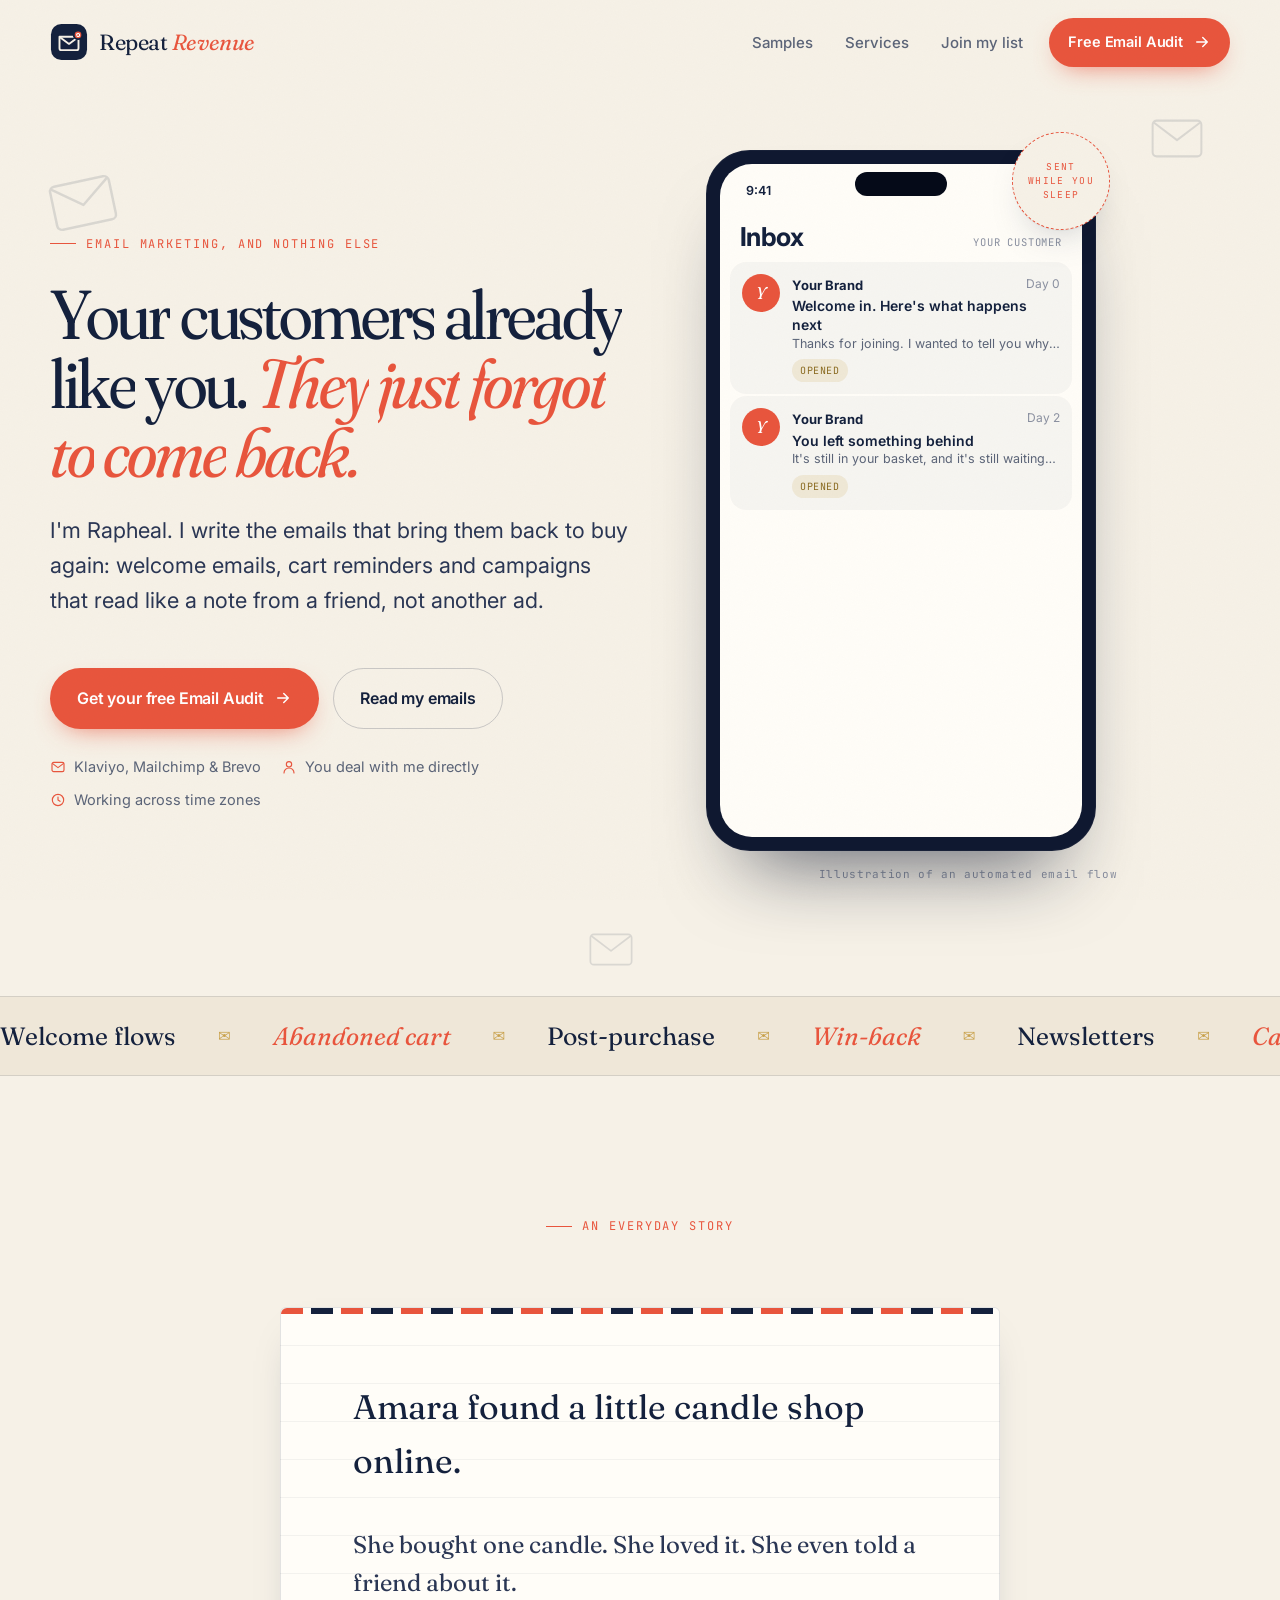
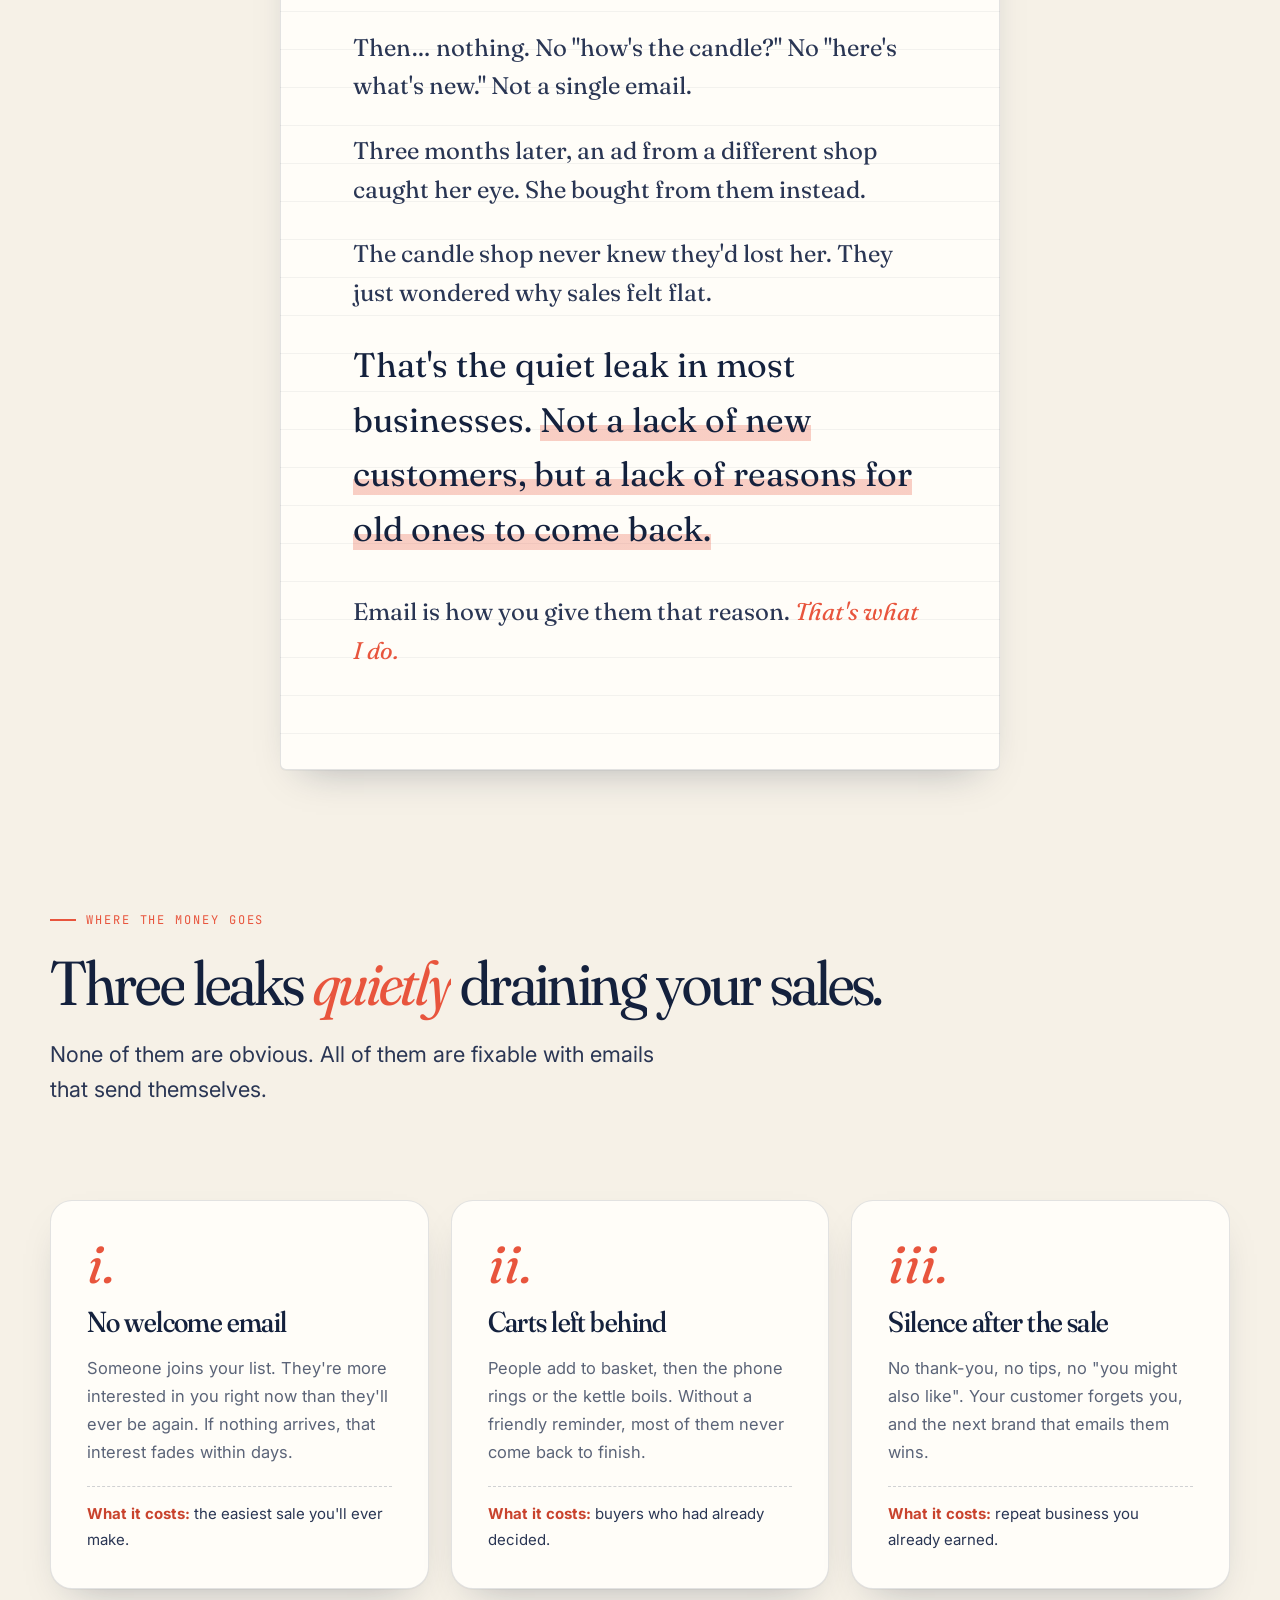
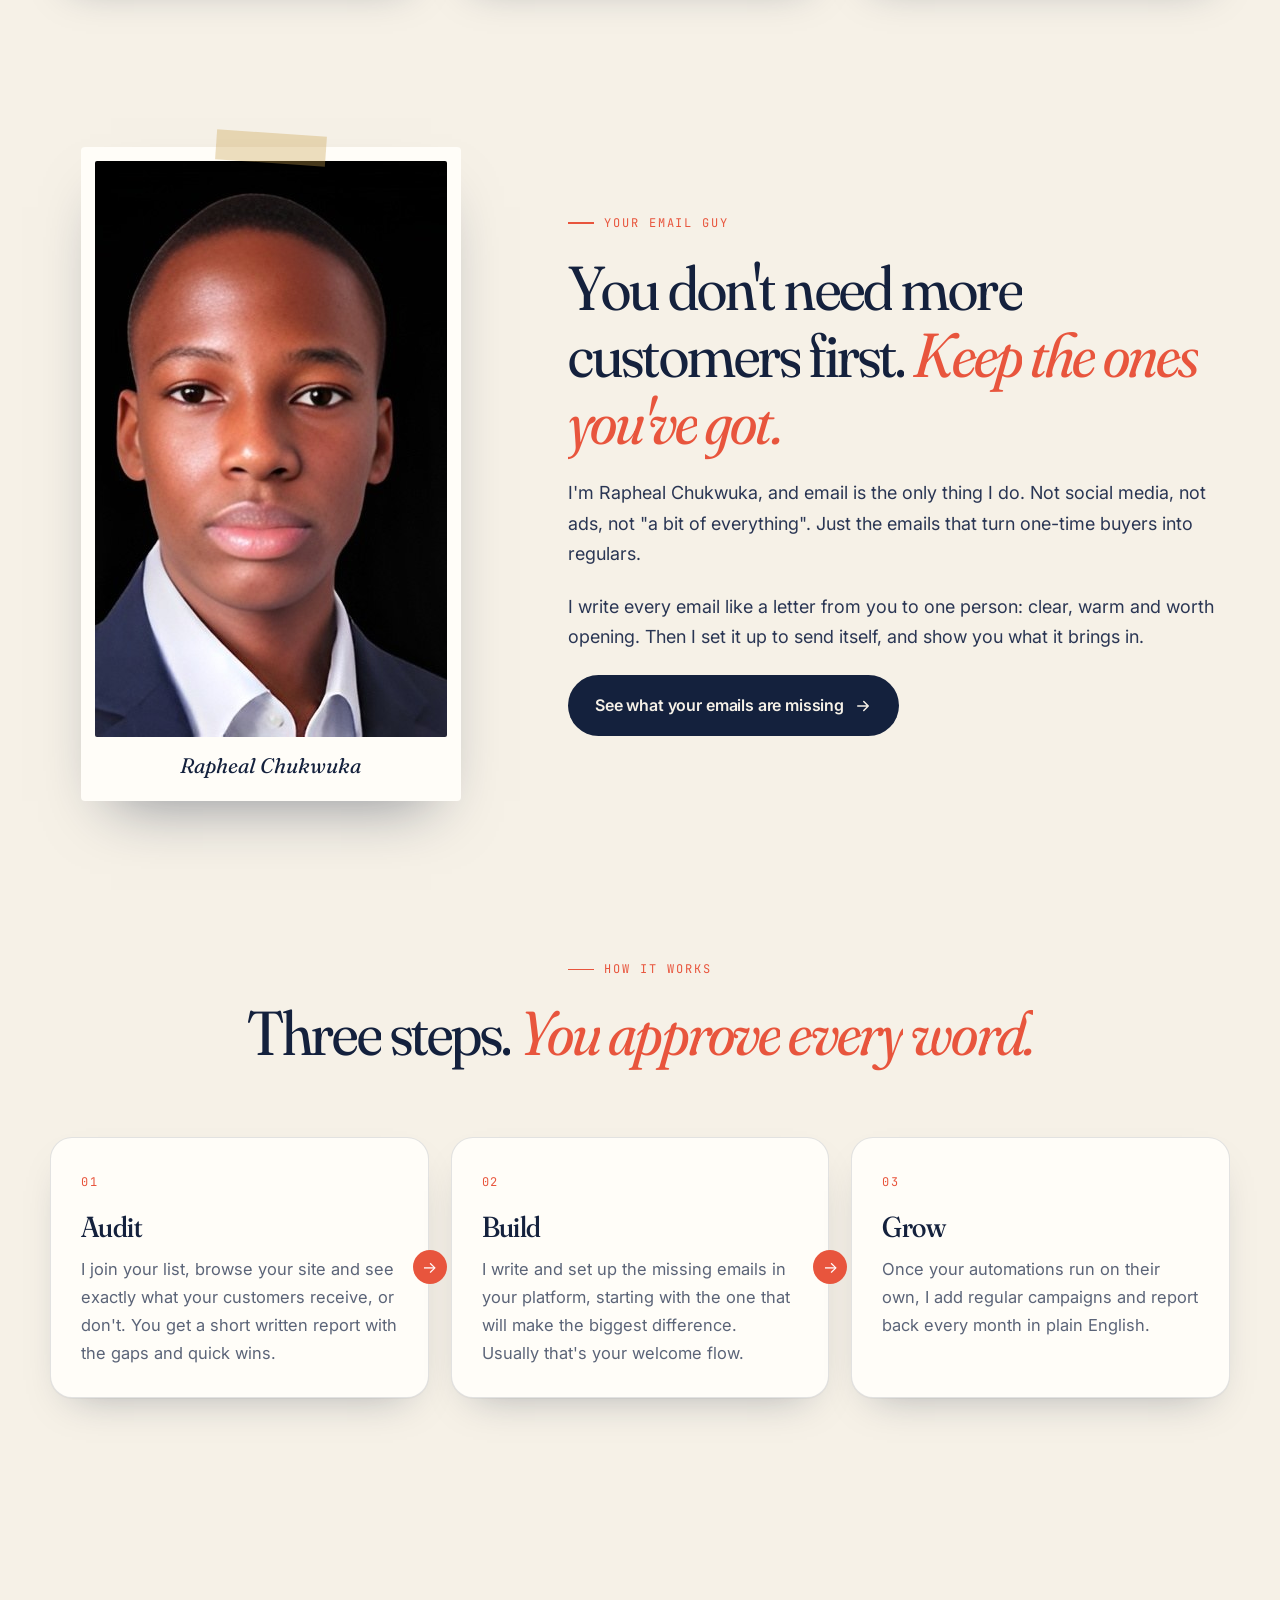
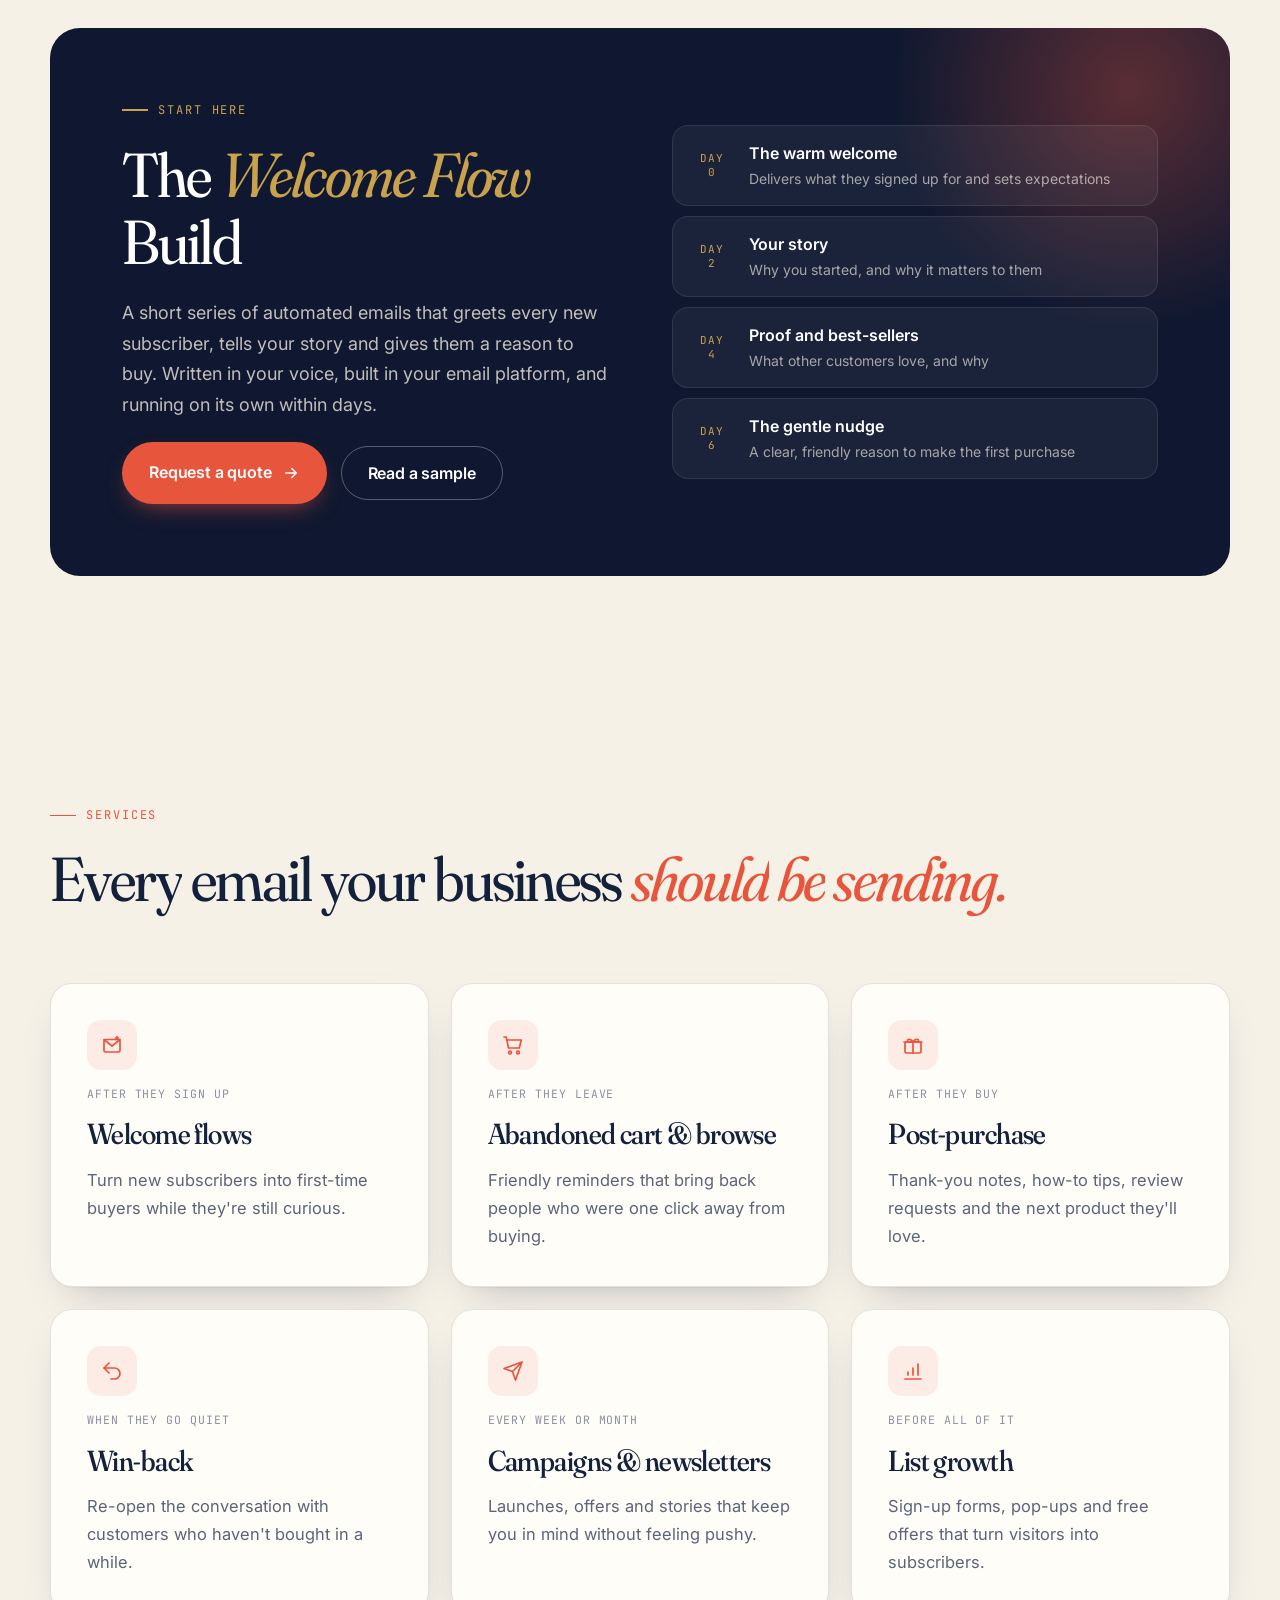
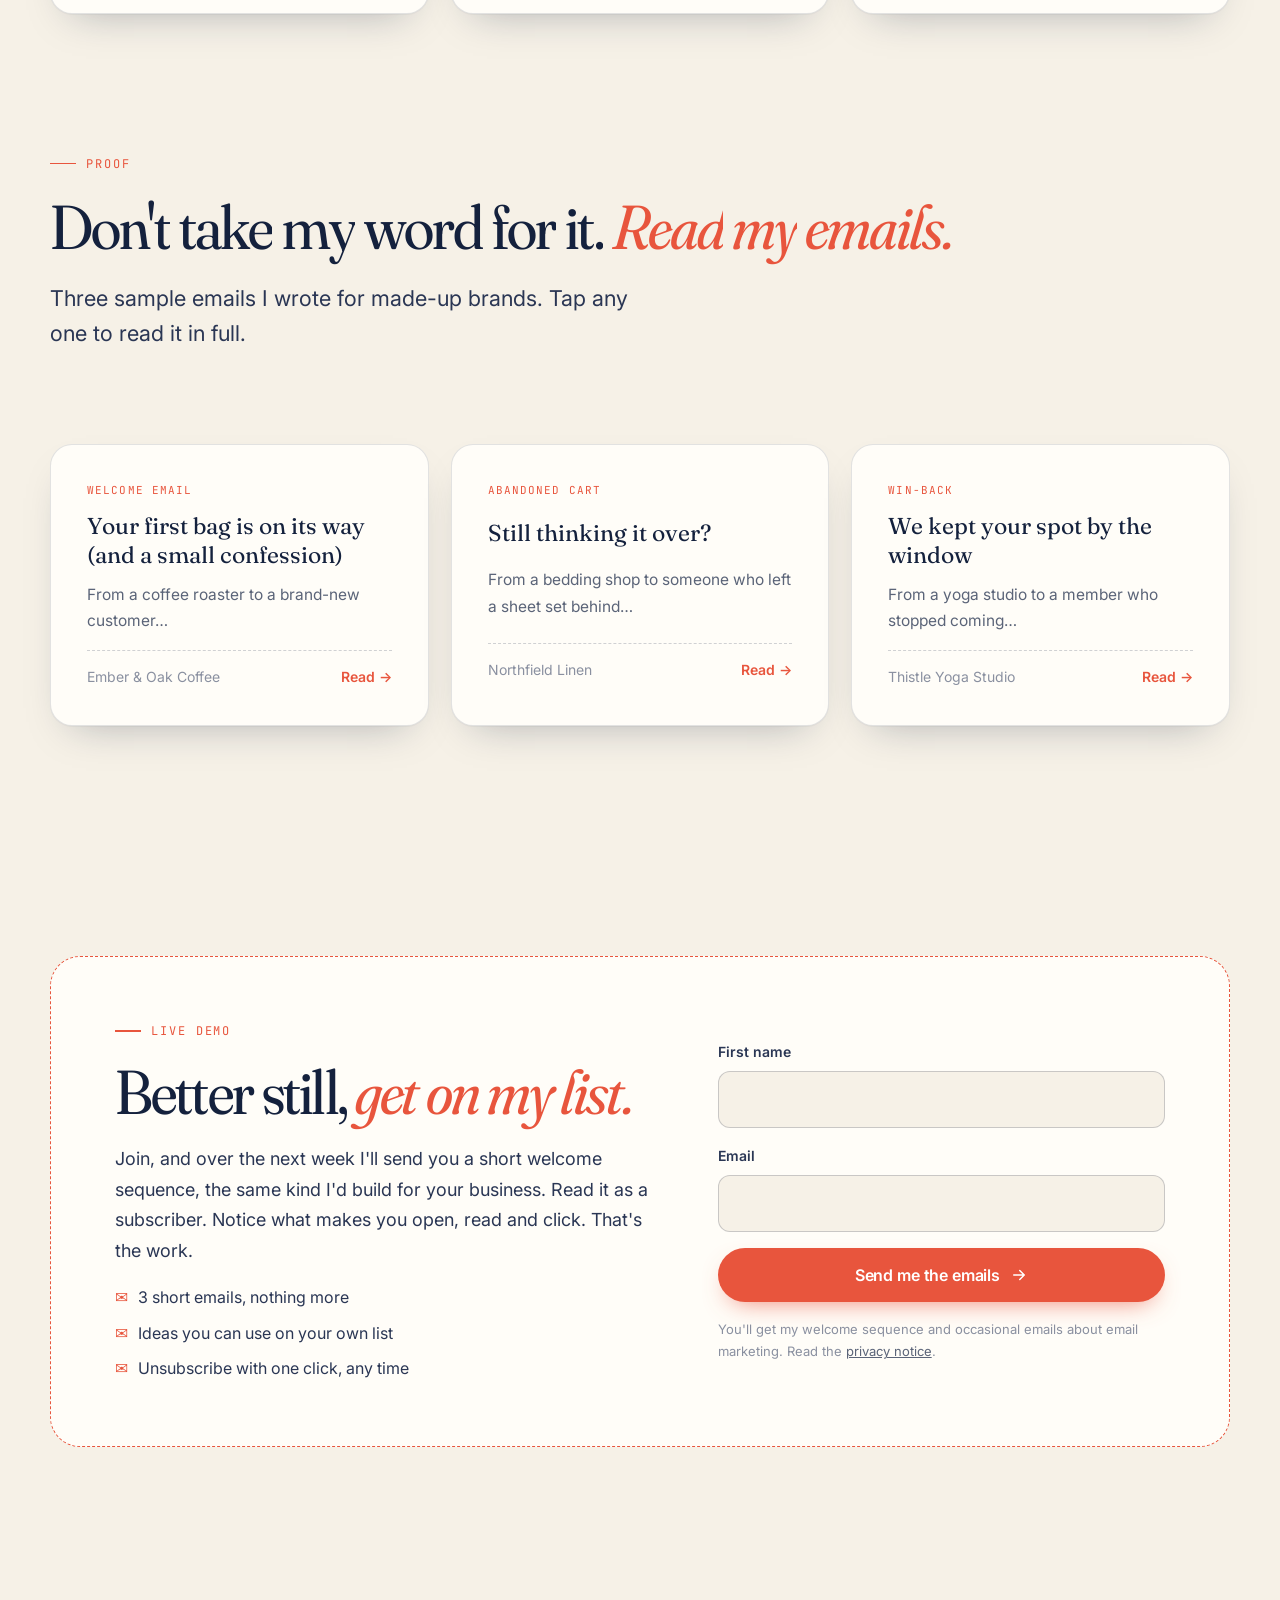
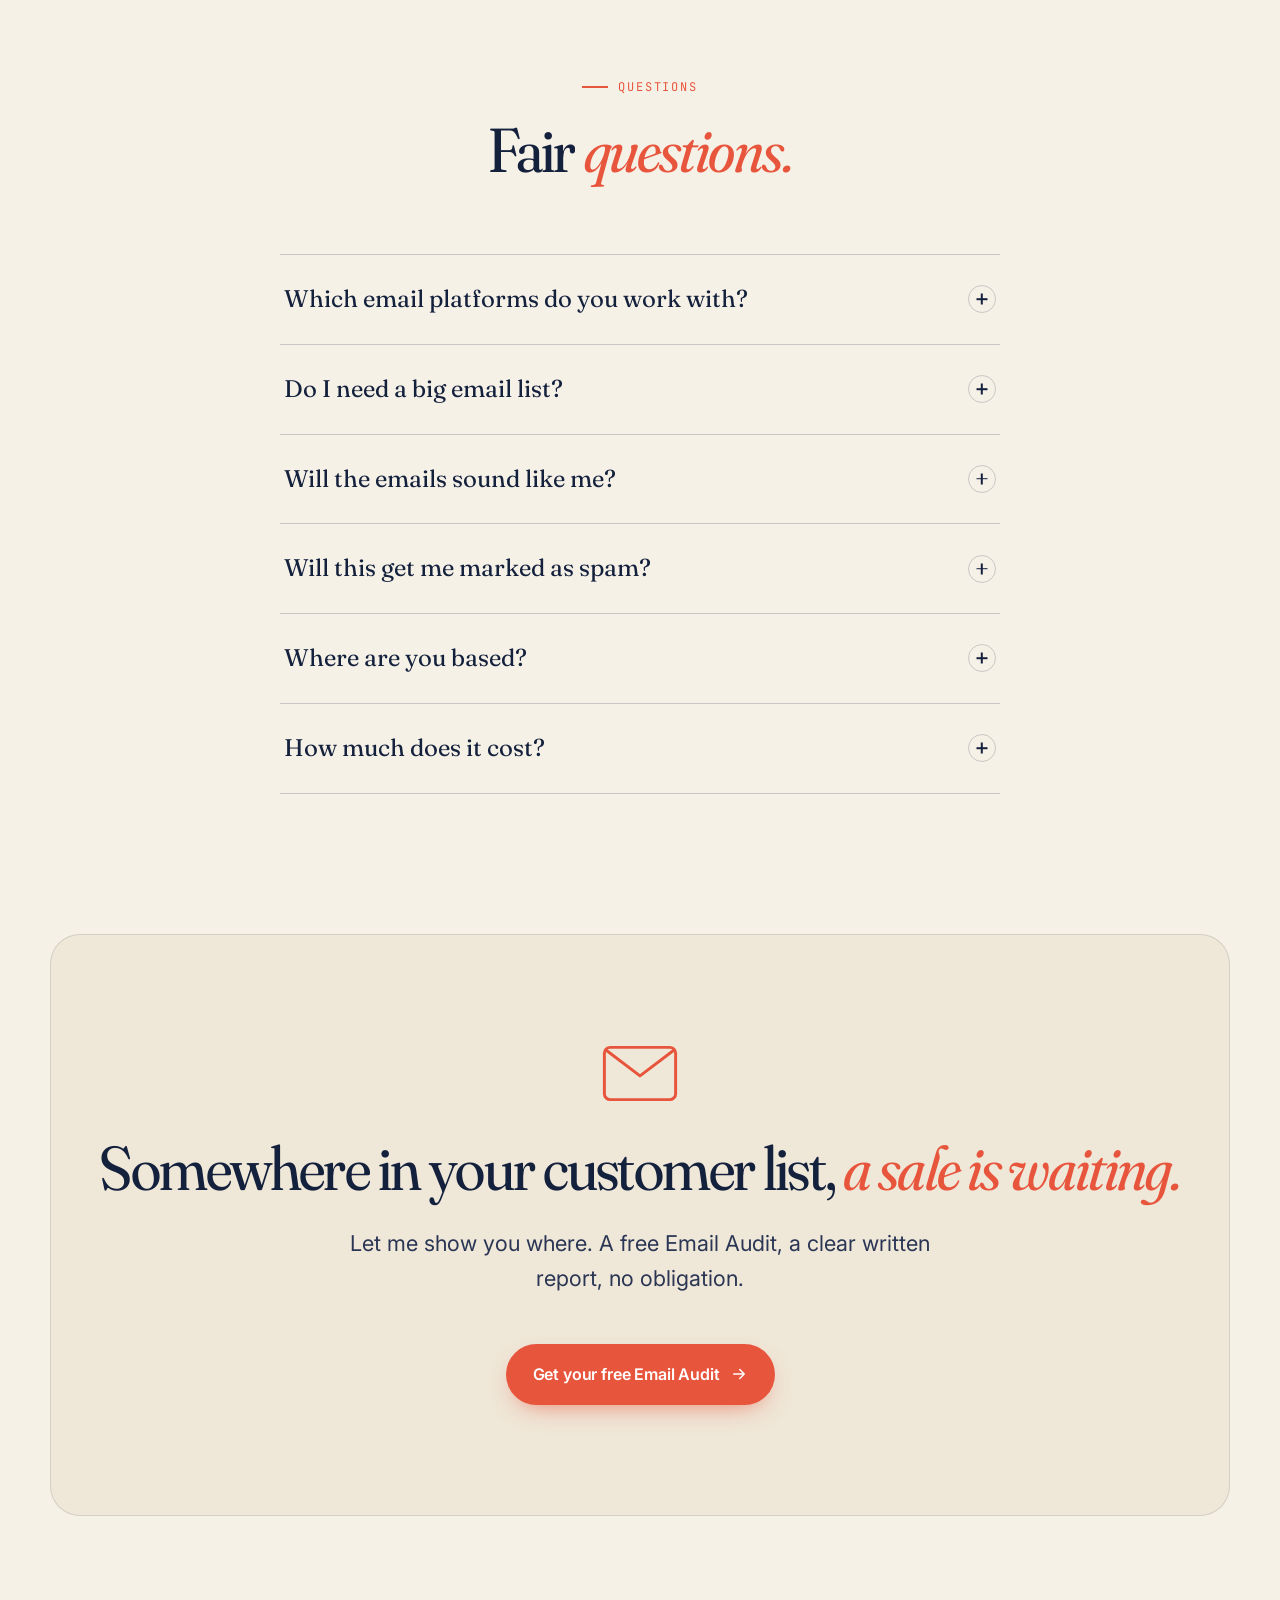
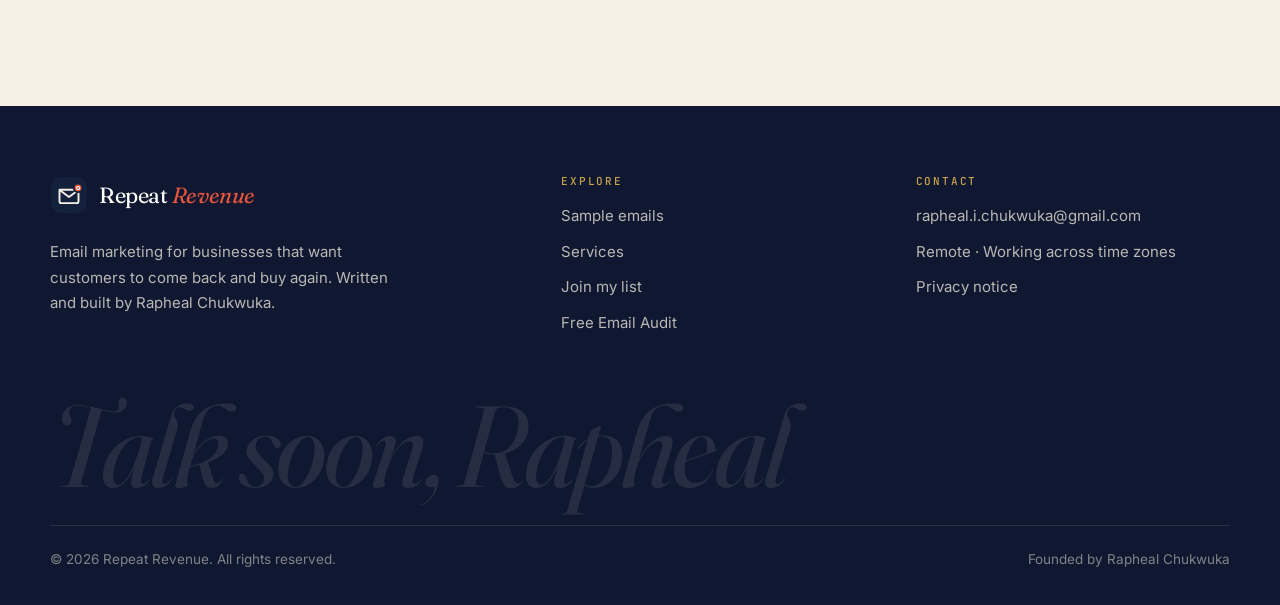
==== commit 7d17f4e2: "Audit is a written report, not a video Co-Authored-By: Claude Opus 5.5 <noreply@anthropic.com> Claud" ====
--- a/index.html
+++ b/index.html
@@ -156,7 +156,7 @@
       <h2 class="h2" data-split>Three steps. <em>You approve every word.</em></h2>
     </div>
     <ol class="plan">
-      <li data-reveal><h3 class="h3">Audit</h3><p>I join your list, browse your site and see exactly what your customers receive, or don't. You get a short video with the gaps and quick wins.</p></li>
+      <li data-reveal><h3 class="h3">Audit</h3><p>I join your list, browse your site and see exactly what your customers receive, or don't. You get a short written report with the gaps and quick wins.</p></li>
       <li data-reveal style="--d:.12s"><h3 class="h3">Build</h3><p>I write and set up the missing emails in your platform, starting with the one that will make the biggest difference. Usually that's your welcome flow.</p></li>
       <li data-reveal style="--d:.24s"><h3 class="h3">Grow</h3><p>Once your automations run on their own, I add regular campaigns and report back every month in plain English.</p></li>
     </ol>
@@ -286,7 +286,7 @@
     <div class="final" data-reveal>
       <span class="envelope-big"><svg viewBox="0 0 64 48" fill="none" stroke="currentColor" stroke-width="2.5" stroke-linejoin="round" aria-hidden="true"><rect x="2" y="2" width="60" height="44" rx="5"/><path d="m3 4 29 22L61 4"/></svg></span>
       <h2 class="h2">Somewhere in your customer list, <em>a sale is waiting.</em></h2>
-      <p class="lead">Let me show you where. A free Email Audit, a short video, no obligation.</p>
+      <p class="lead">Let me show you where. A free Email Audit, a clear written report, no obligation.</p>
       <a class="btn btn--primary" href="audit.html">Get your free Email Audit <svg viewBox="0 0 24 24" fill="none" stroke="currentColor" stroke-width="2" stroke-linecap="round" stroke-linejoin="round" aria-hidden="true"><path d="M5 12h14M13 6l6 6-6 6"/></svg></a>
     </div>
   </div>
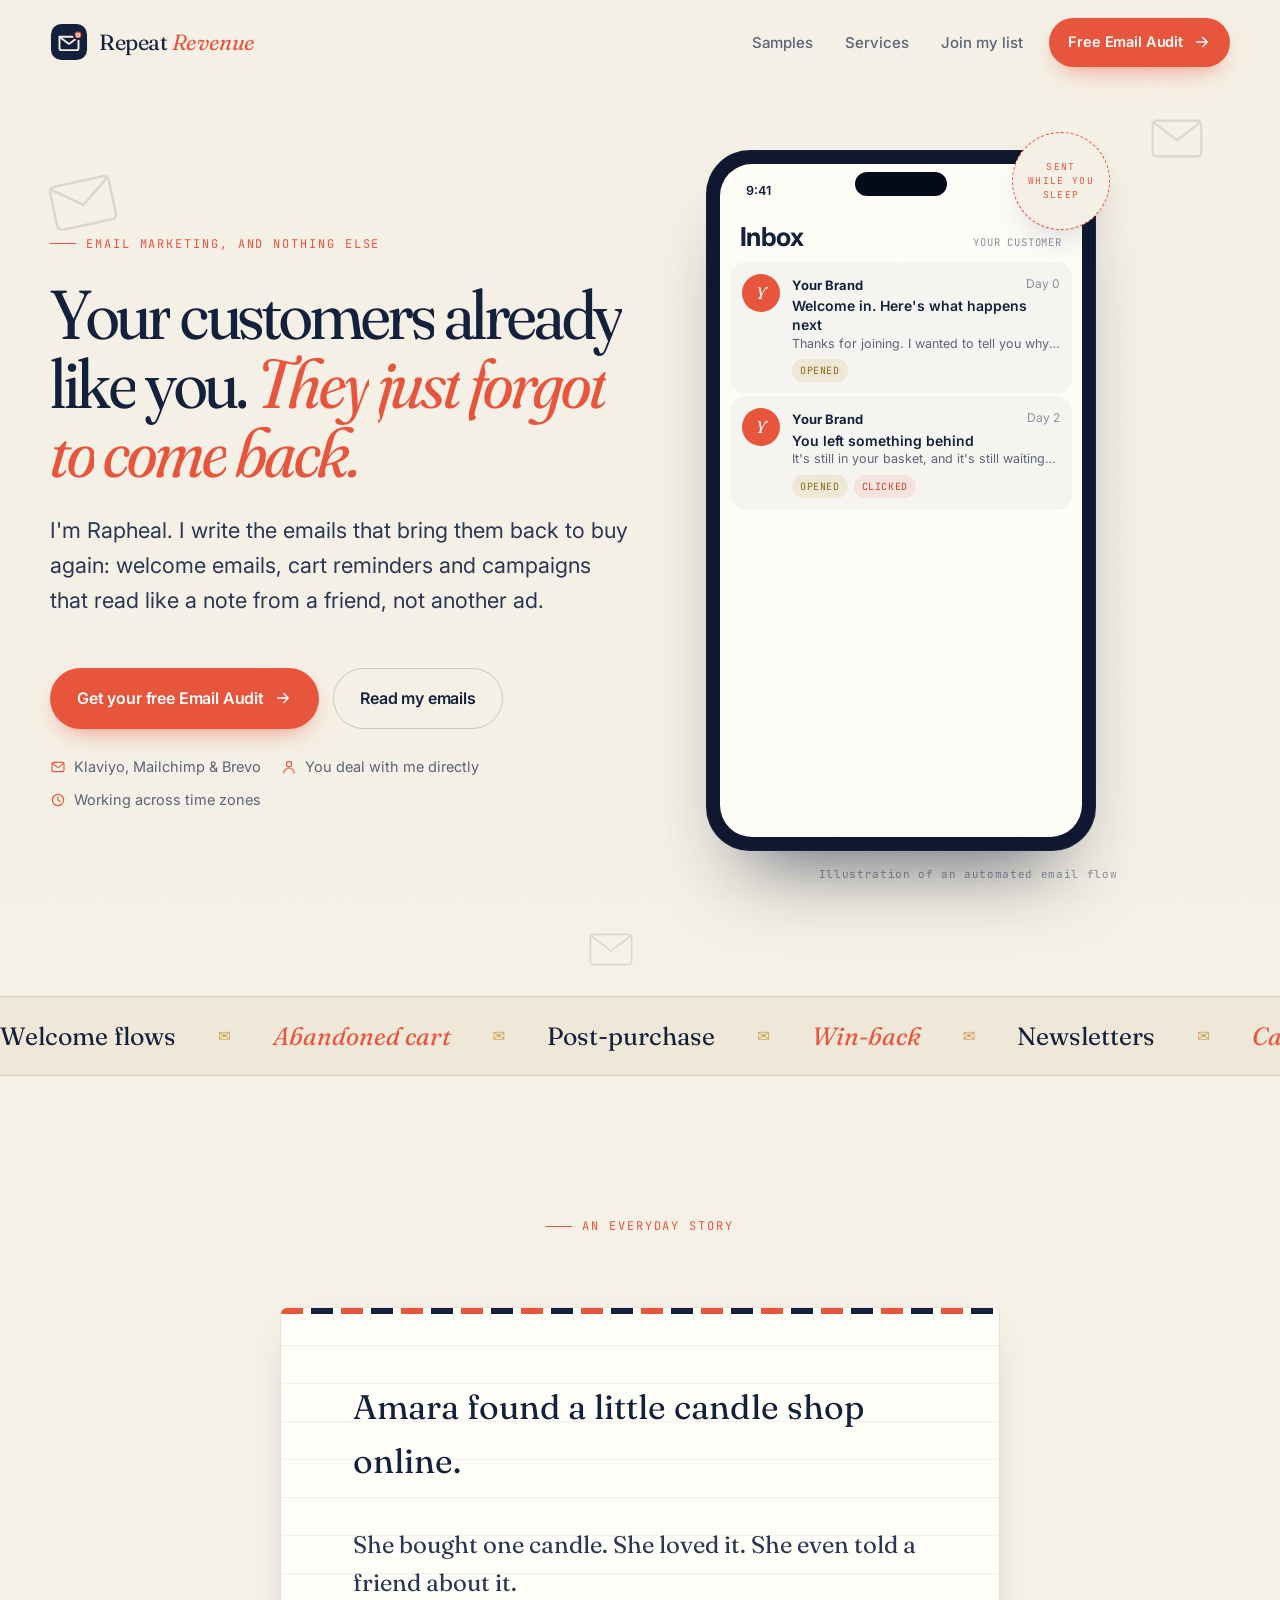
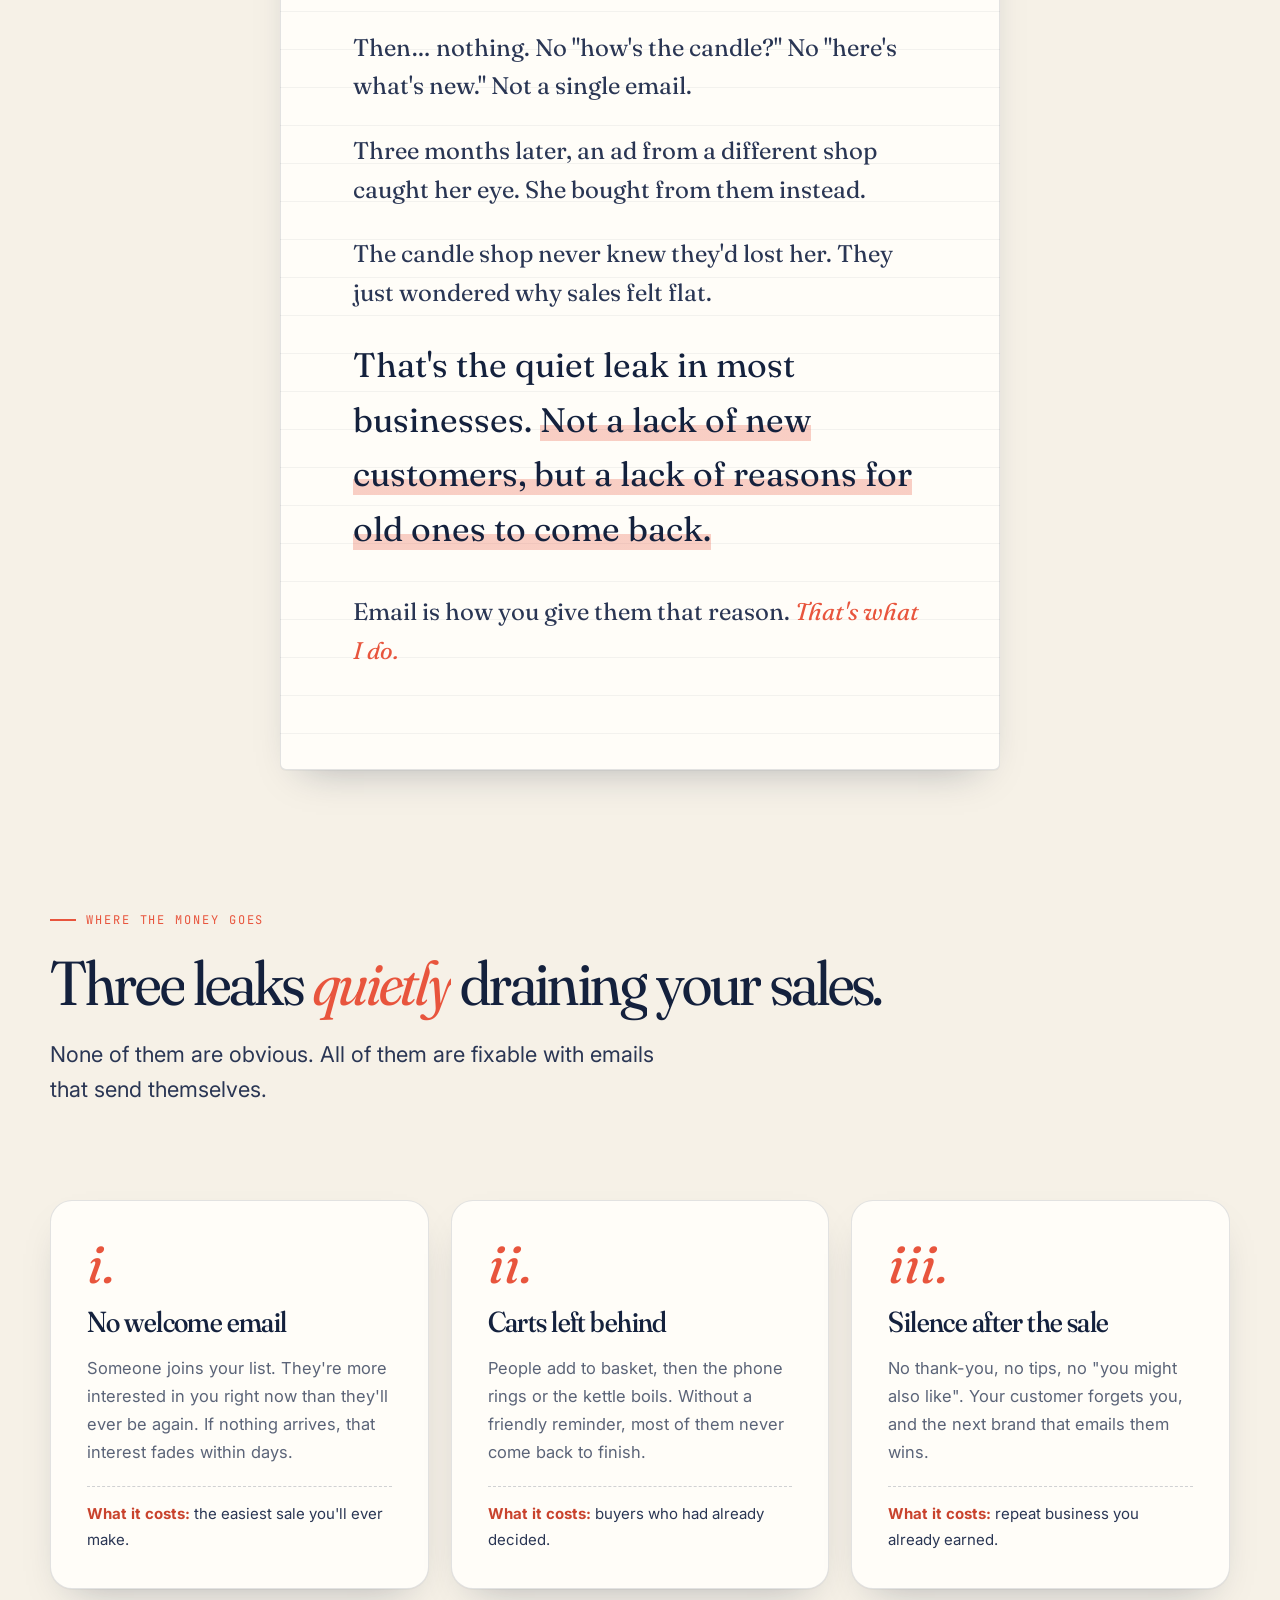
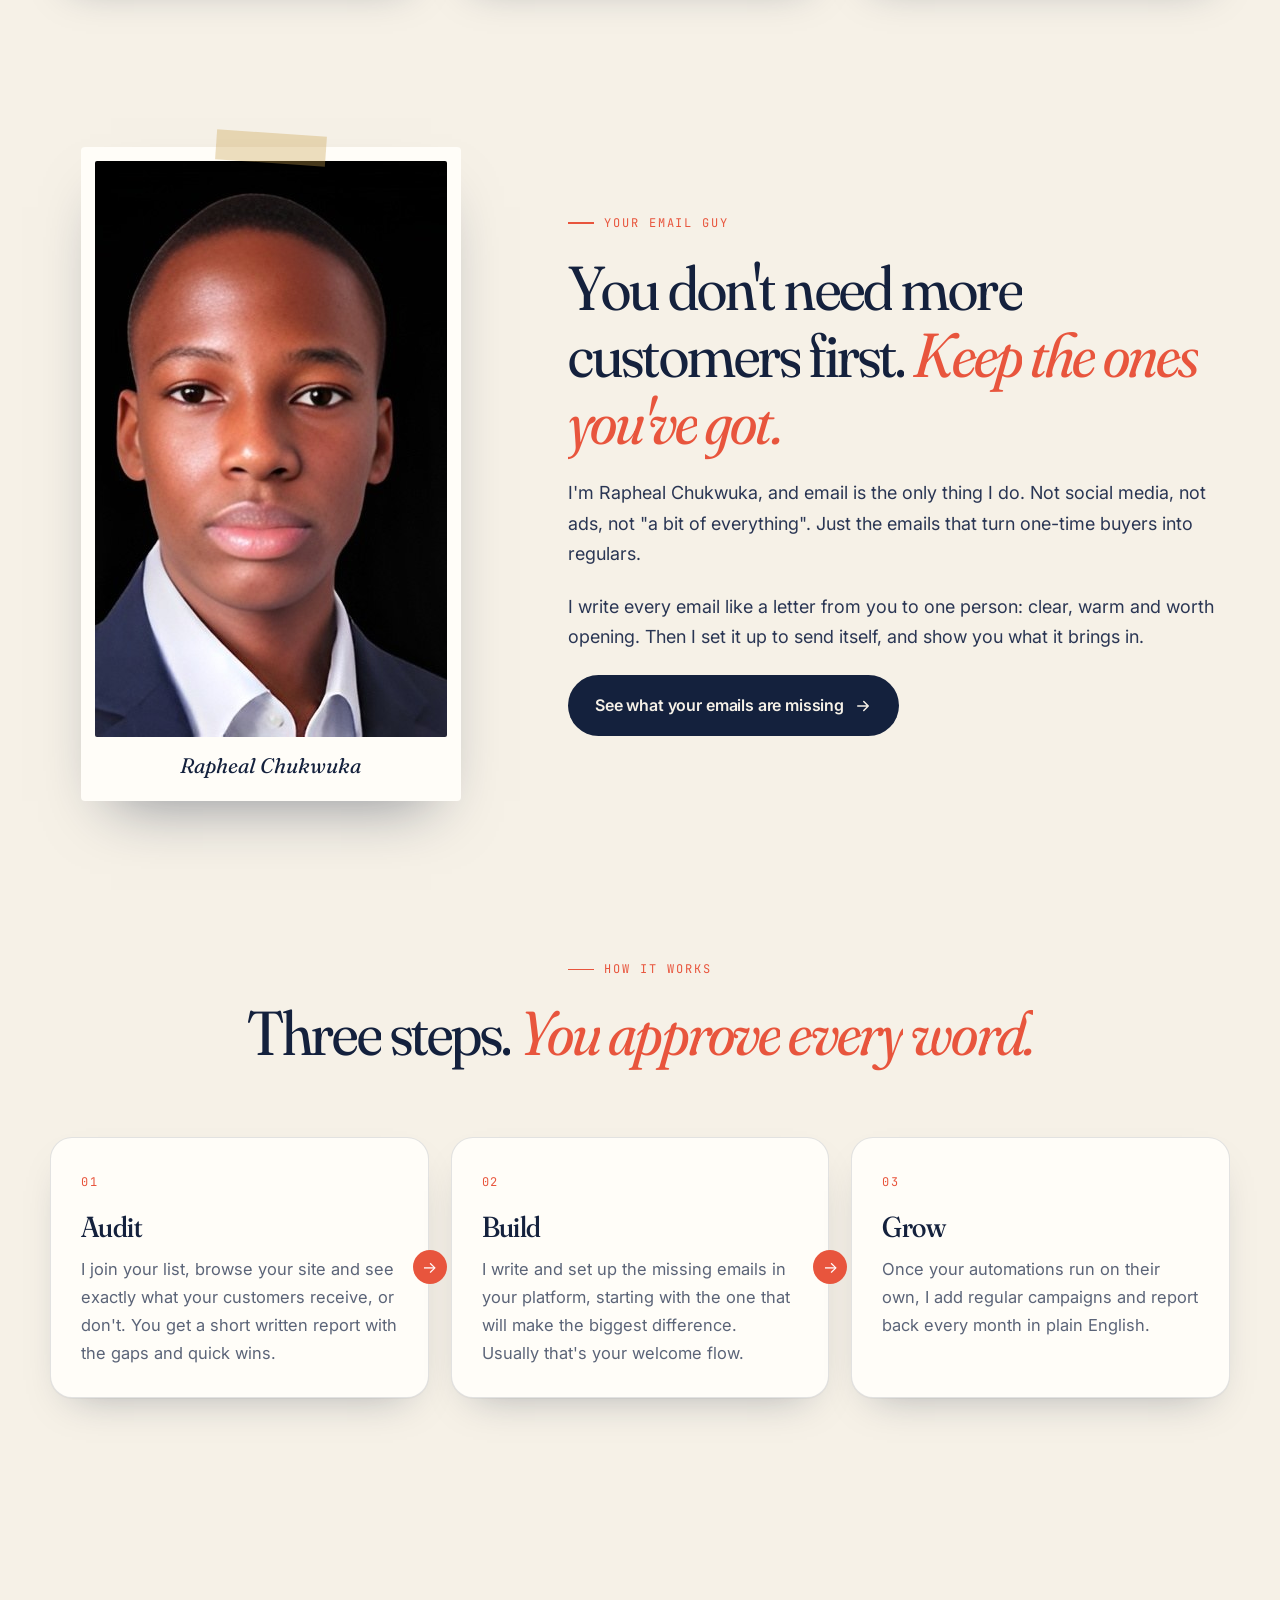
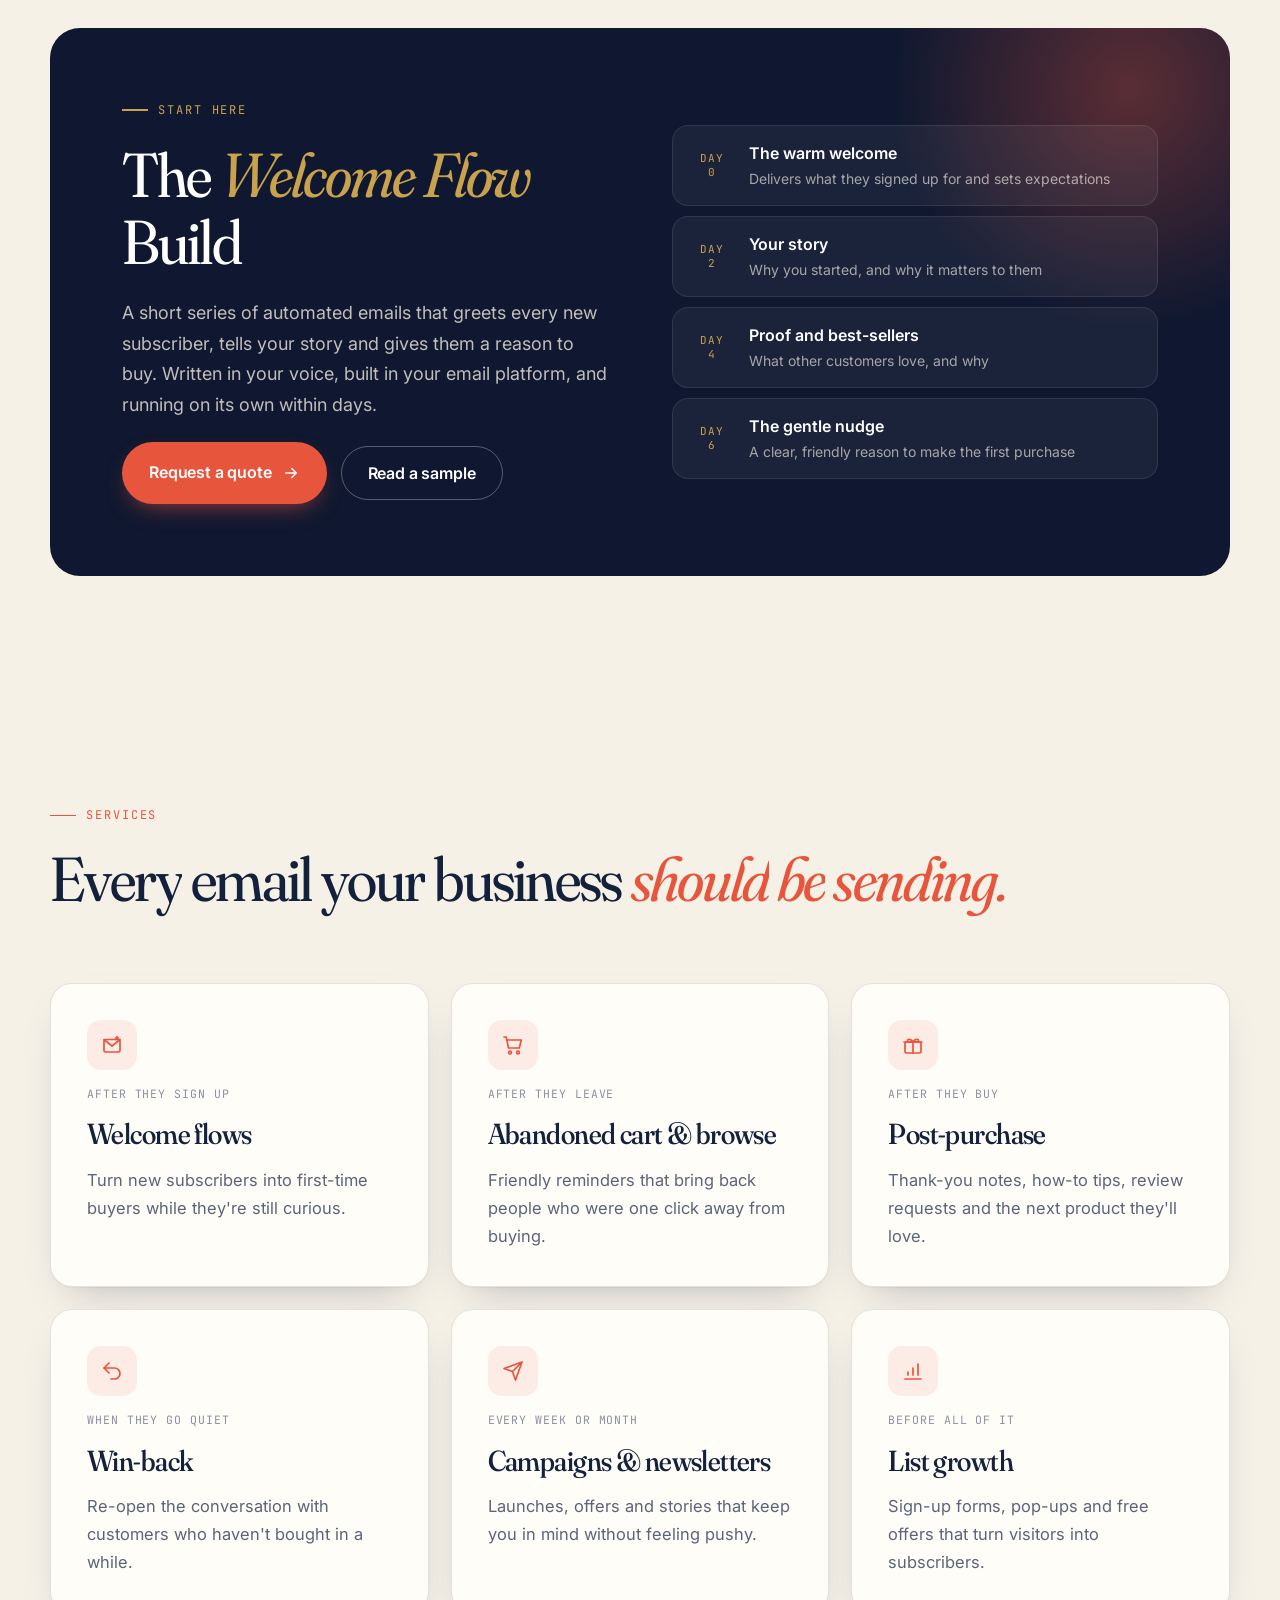
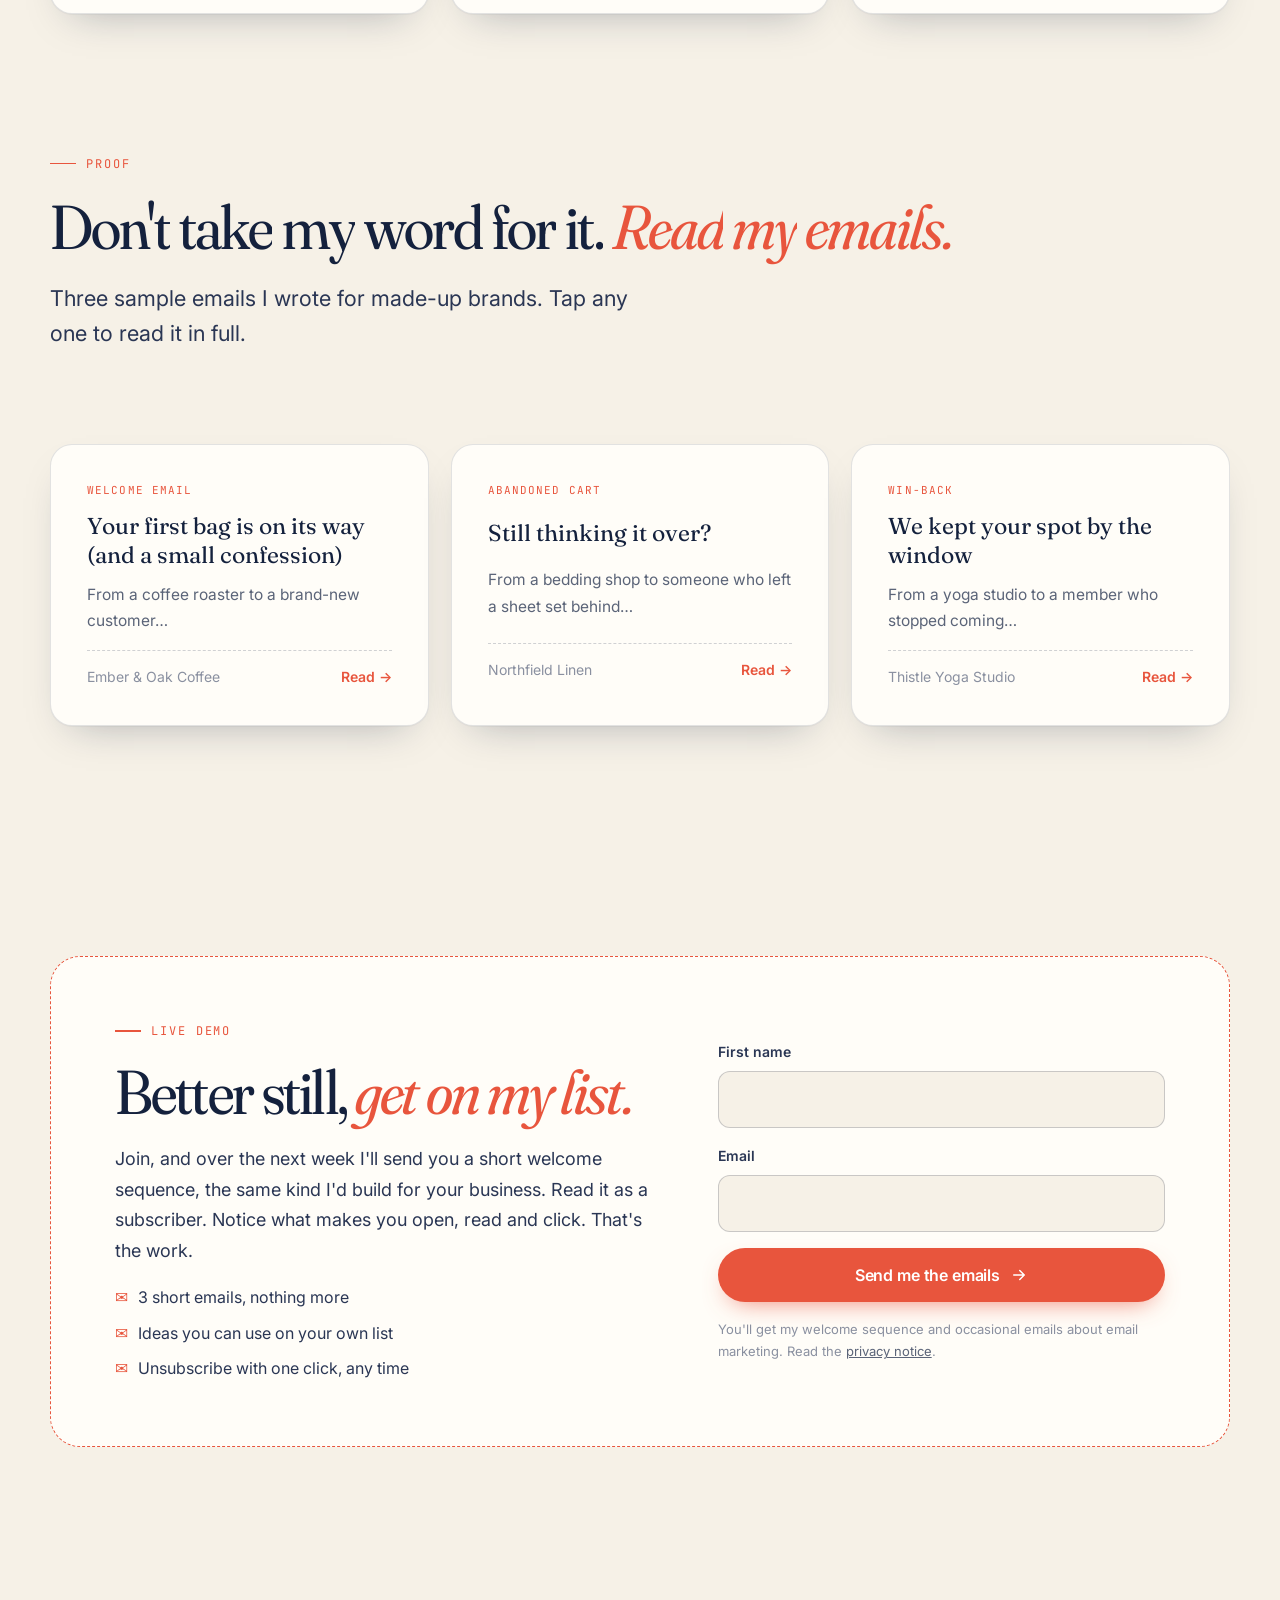
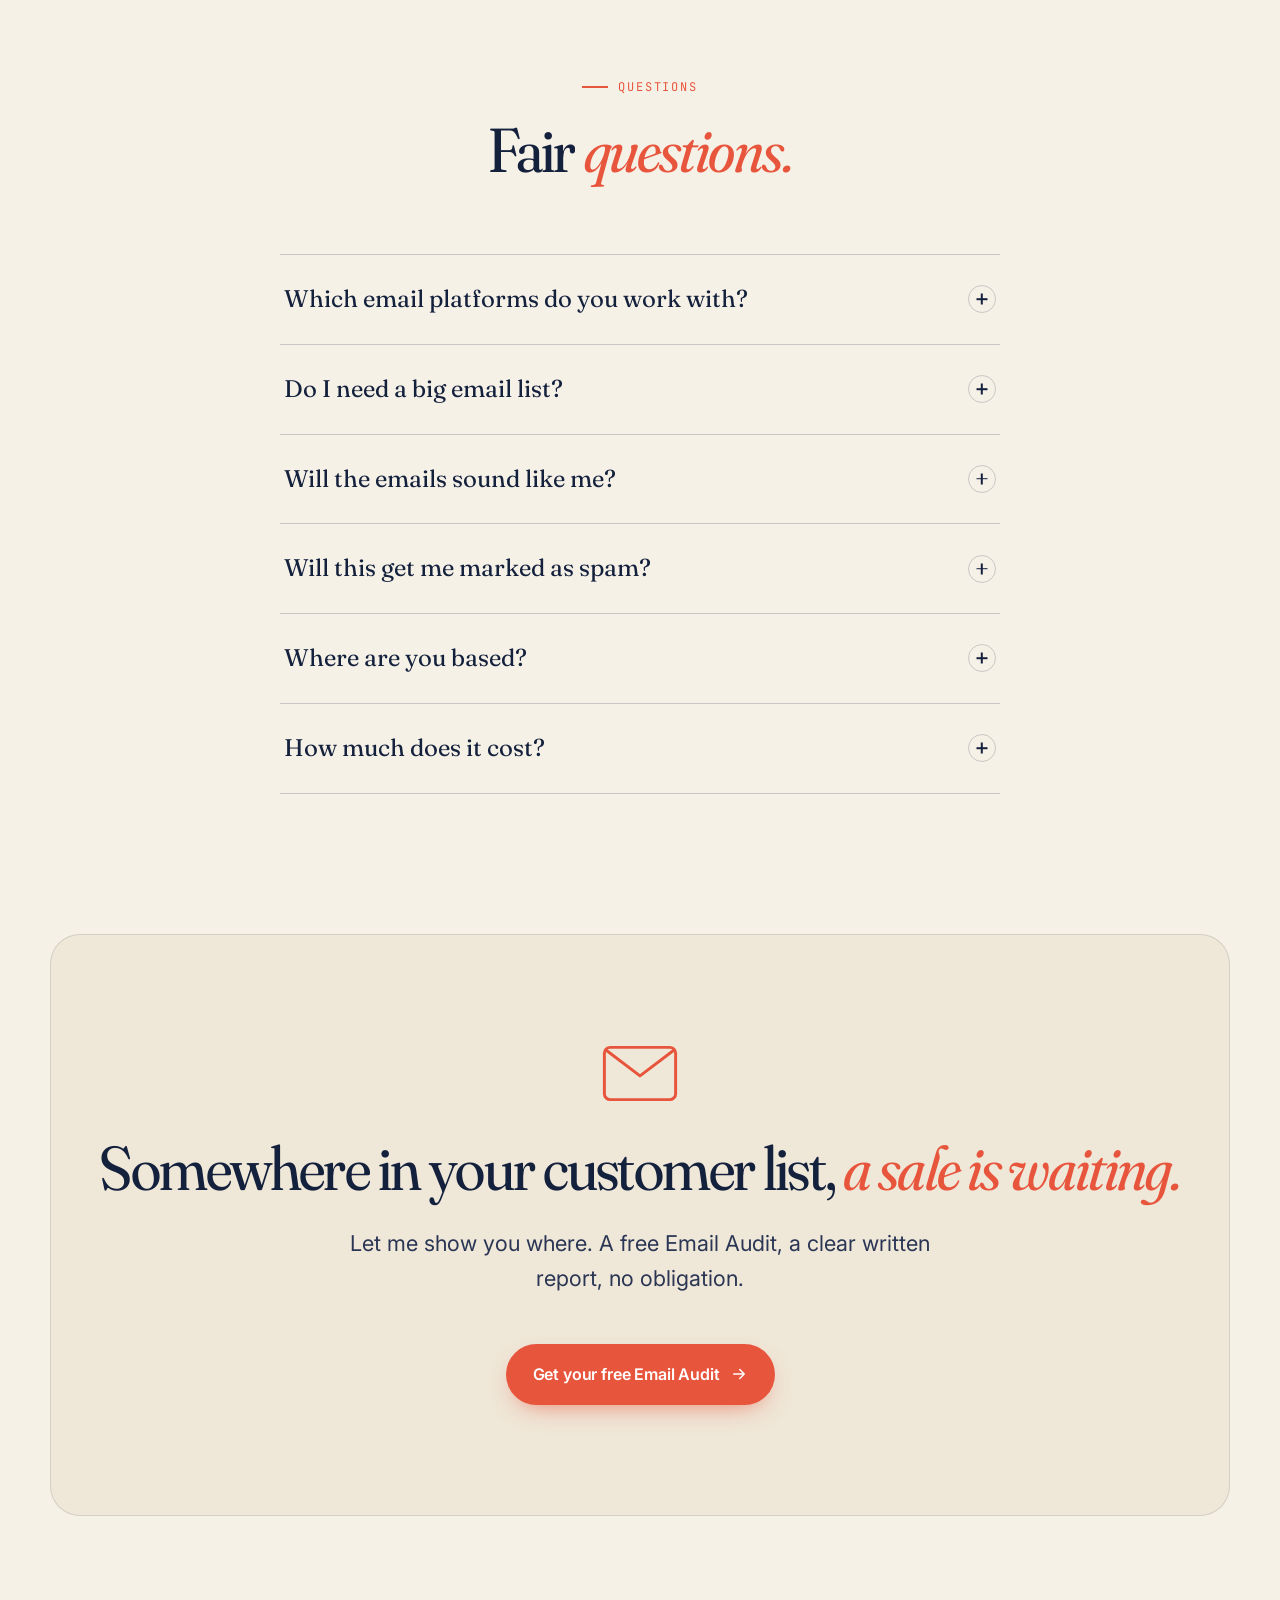
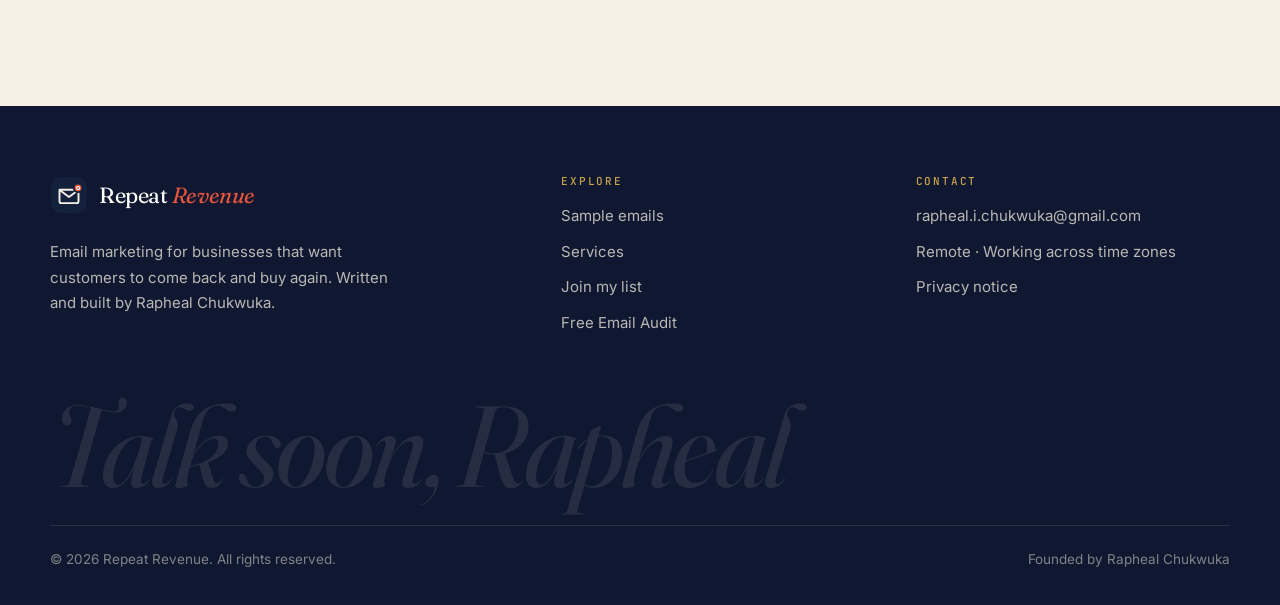
==== commit cefa7018: "Signup form: post to Brevo through a hidden frame instead of fetch Co-Authored-By: Claude Opus 5.5 <" ====
--- a/index.html
+++ b/index.html
@@ -249,7 +249,8 @@
           <li>Unsubscribe with one click, any time</li>
         </ul>
       </div>
-      <form id="demo-form" class="form form--stack" action="https://1104721f.sibforms.com/serve/[base64]" method="POST" novalidate>
+      <iframe name="brevo-sink" title="Sign-up" hidden></iframe>
+      <form id="demo-form" class="form form--stack" action="https://1104721f.sibforms.com/serve/[base64]" method="POST" target="brevo-sink" novalidate>
         <div class="field"><label for="d-name">First name</label><input id="d-name" name="FIRSTNAME" type="text" autocomplete="given-name" required></div>
         <div class="field"><label for="d-email">Email</label><input id="d-email" name="EMAIL" type="email" autocomplete="email" required></div>
         <input class="hp" type="text" name="email_address_check" value="" tabindex="-1" autocomplete="off" aria-hidden="true">
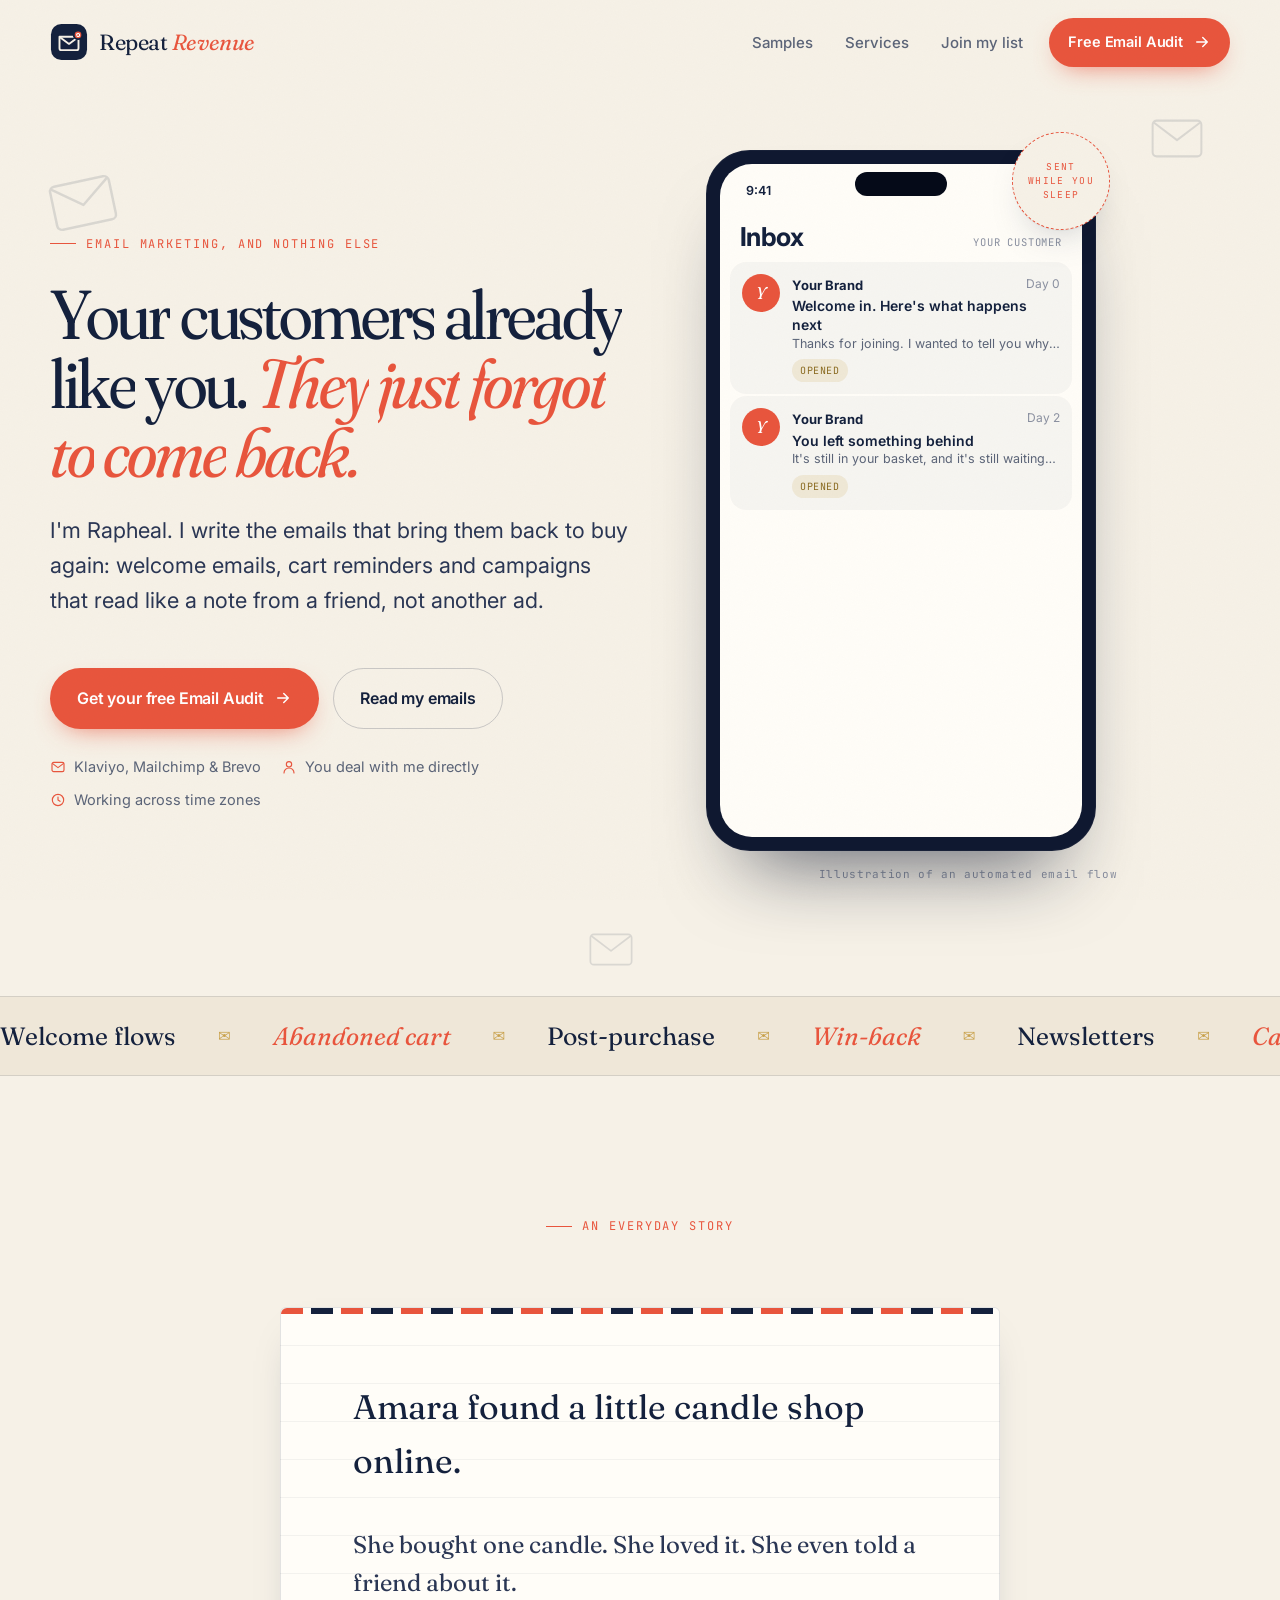
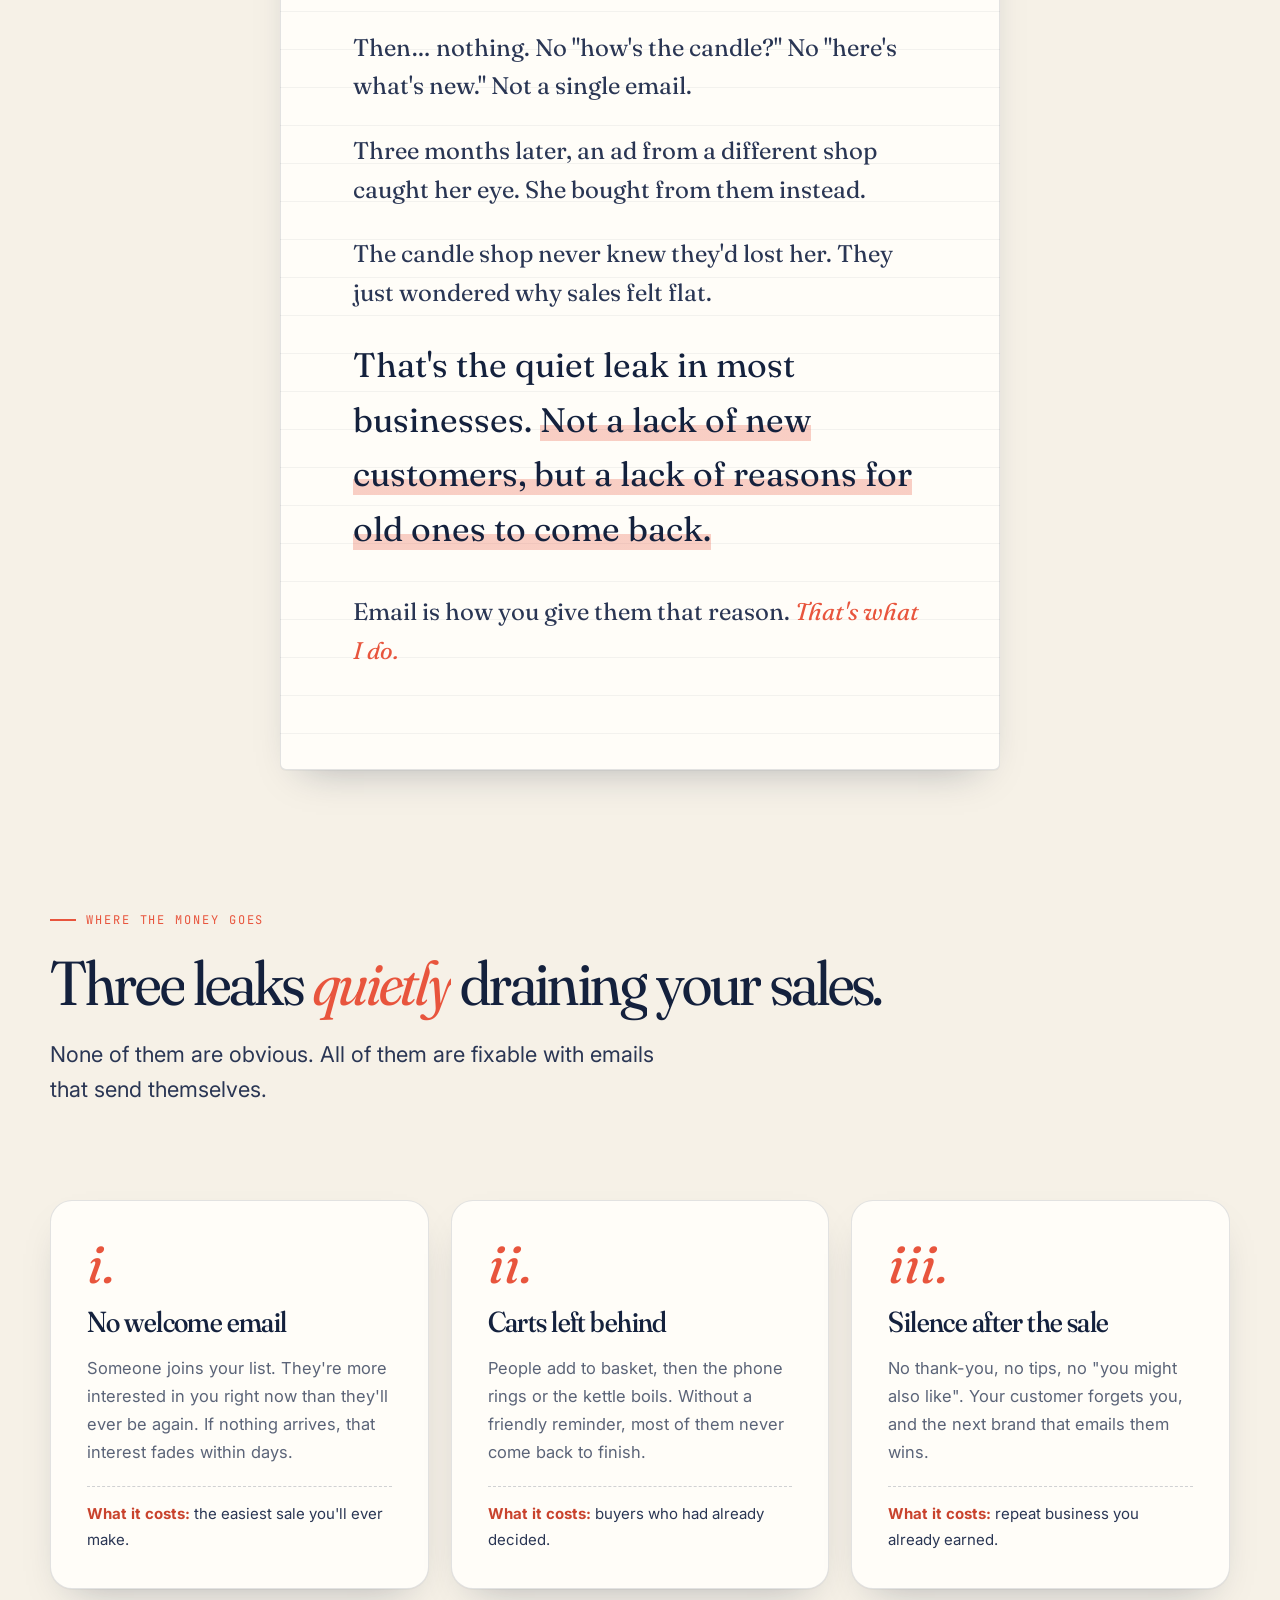
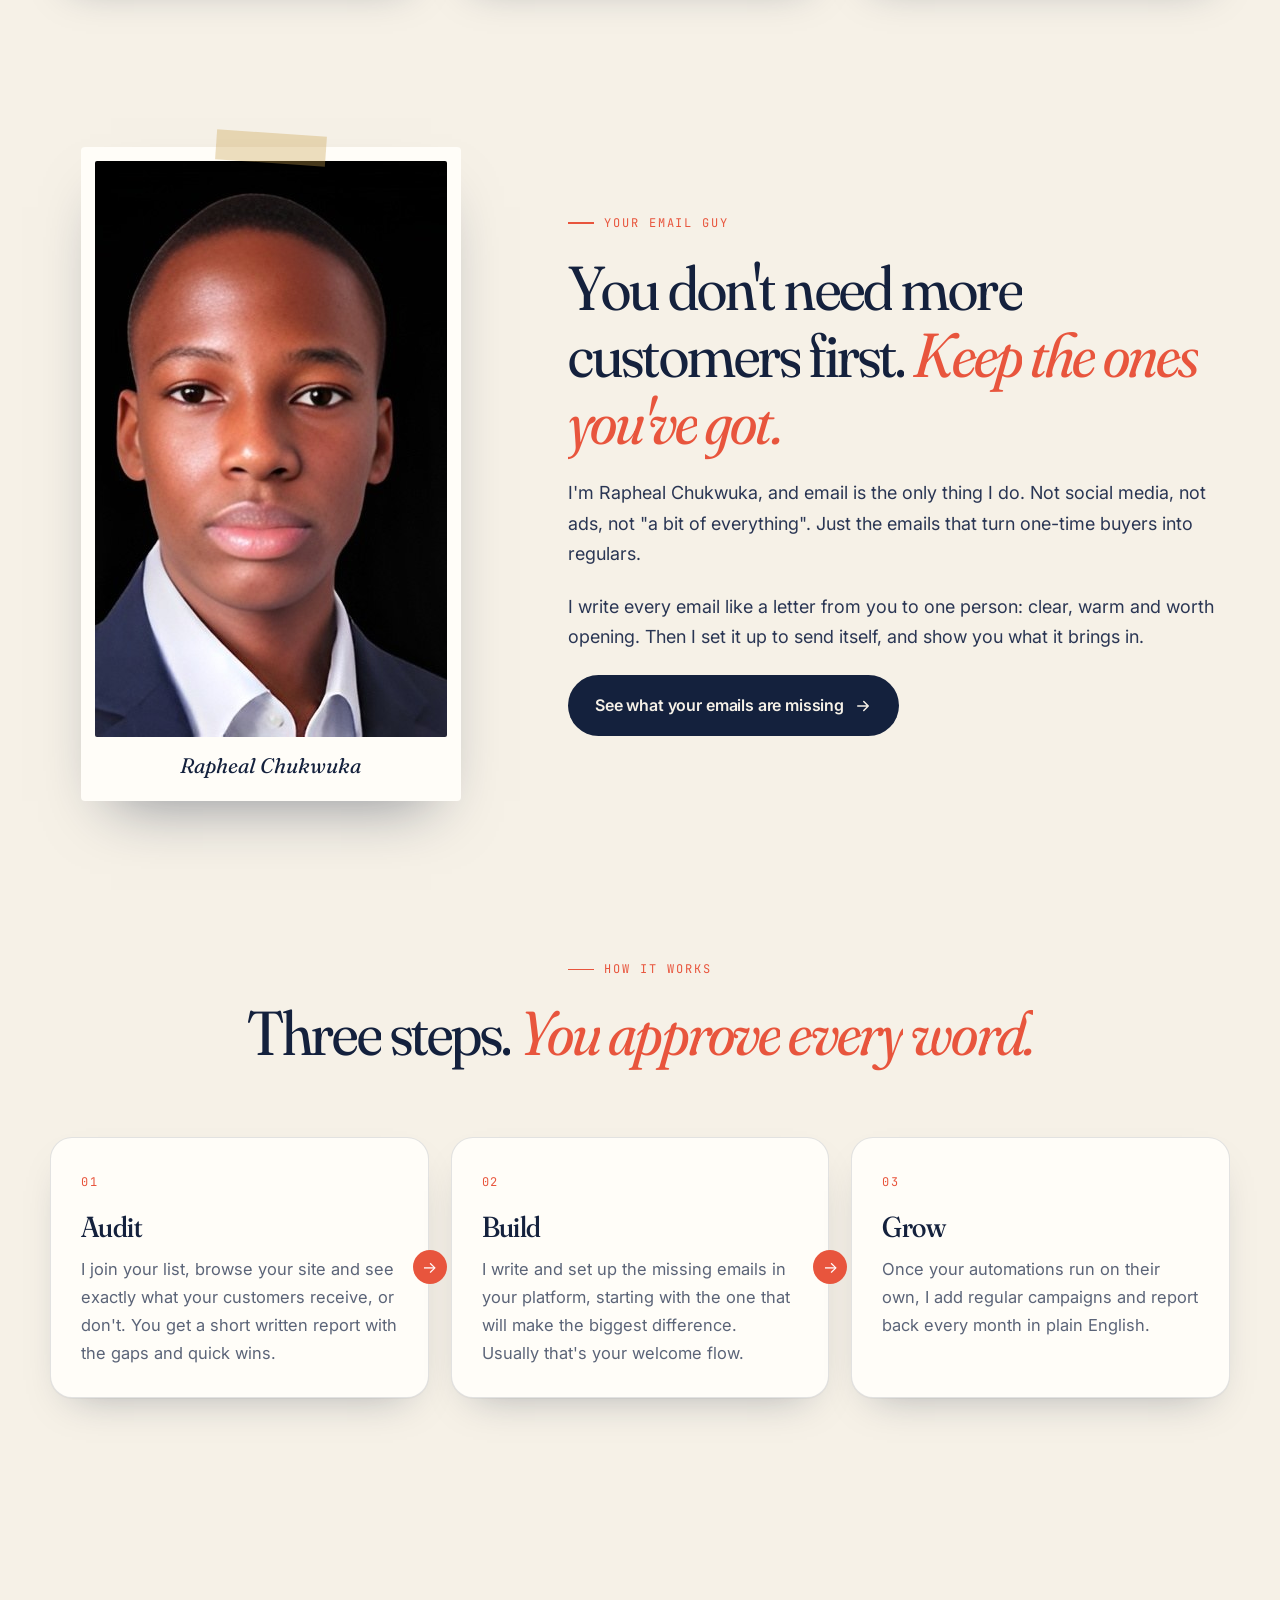
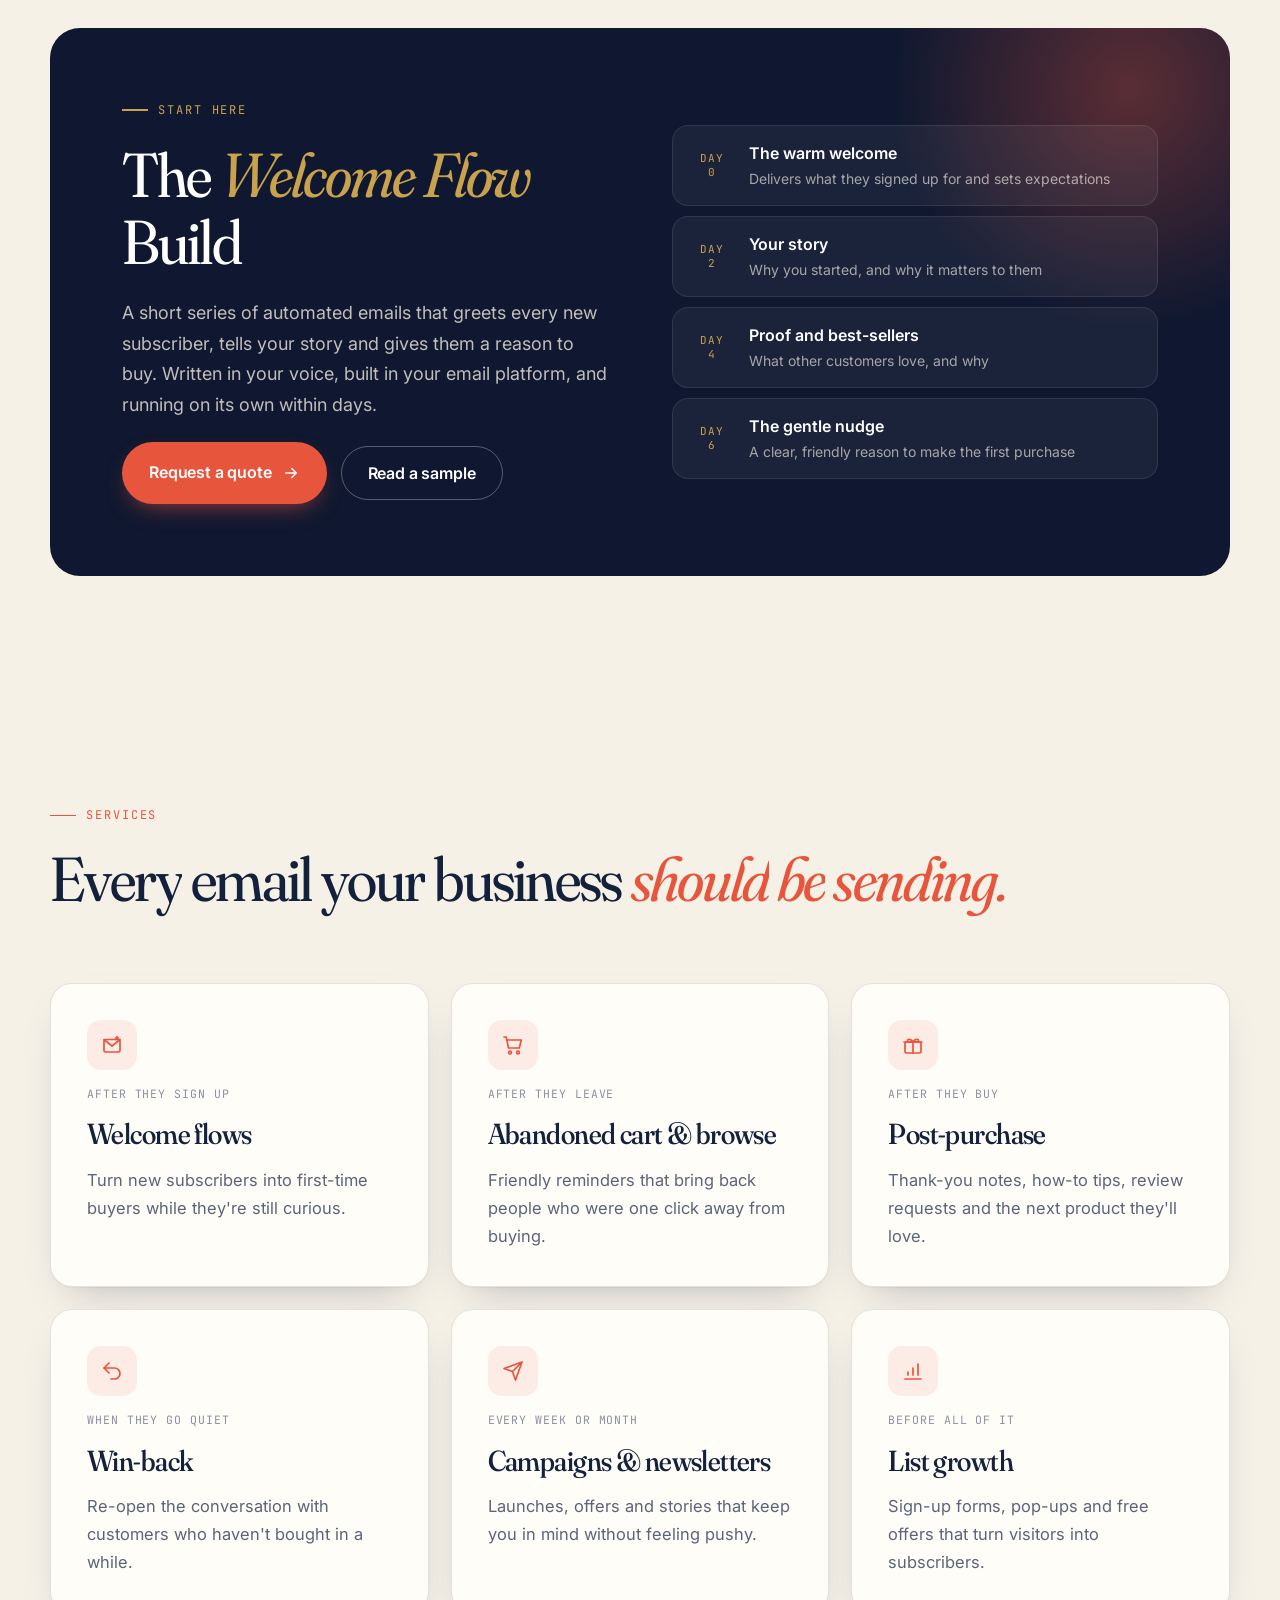
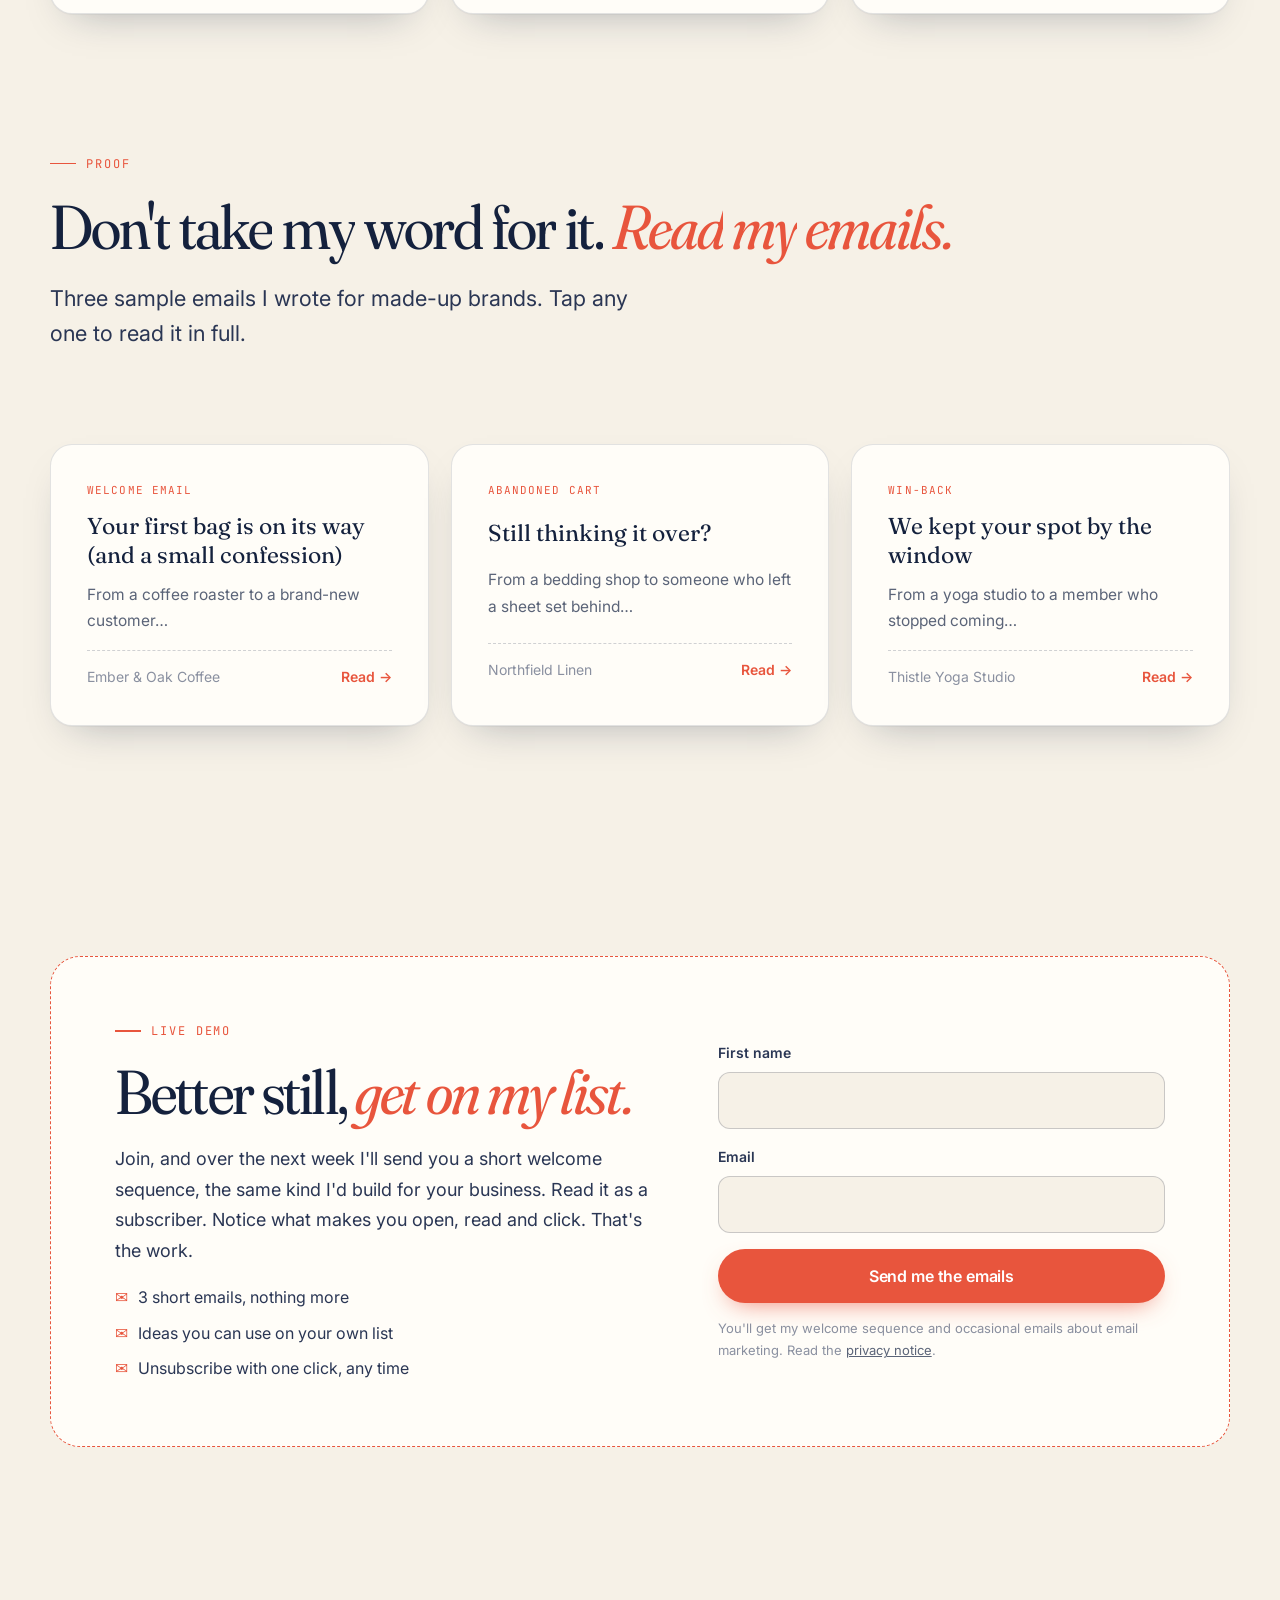
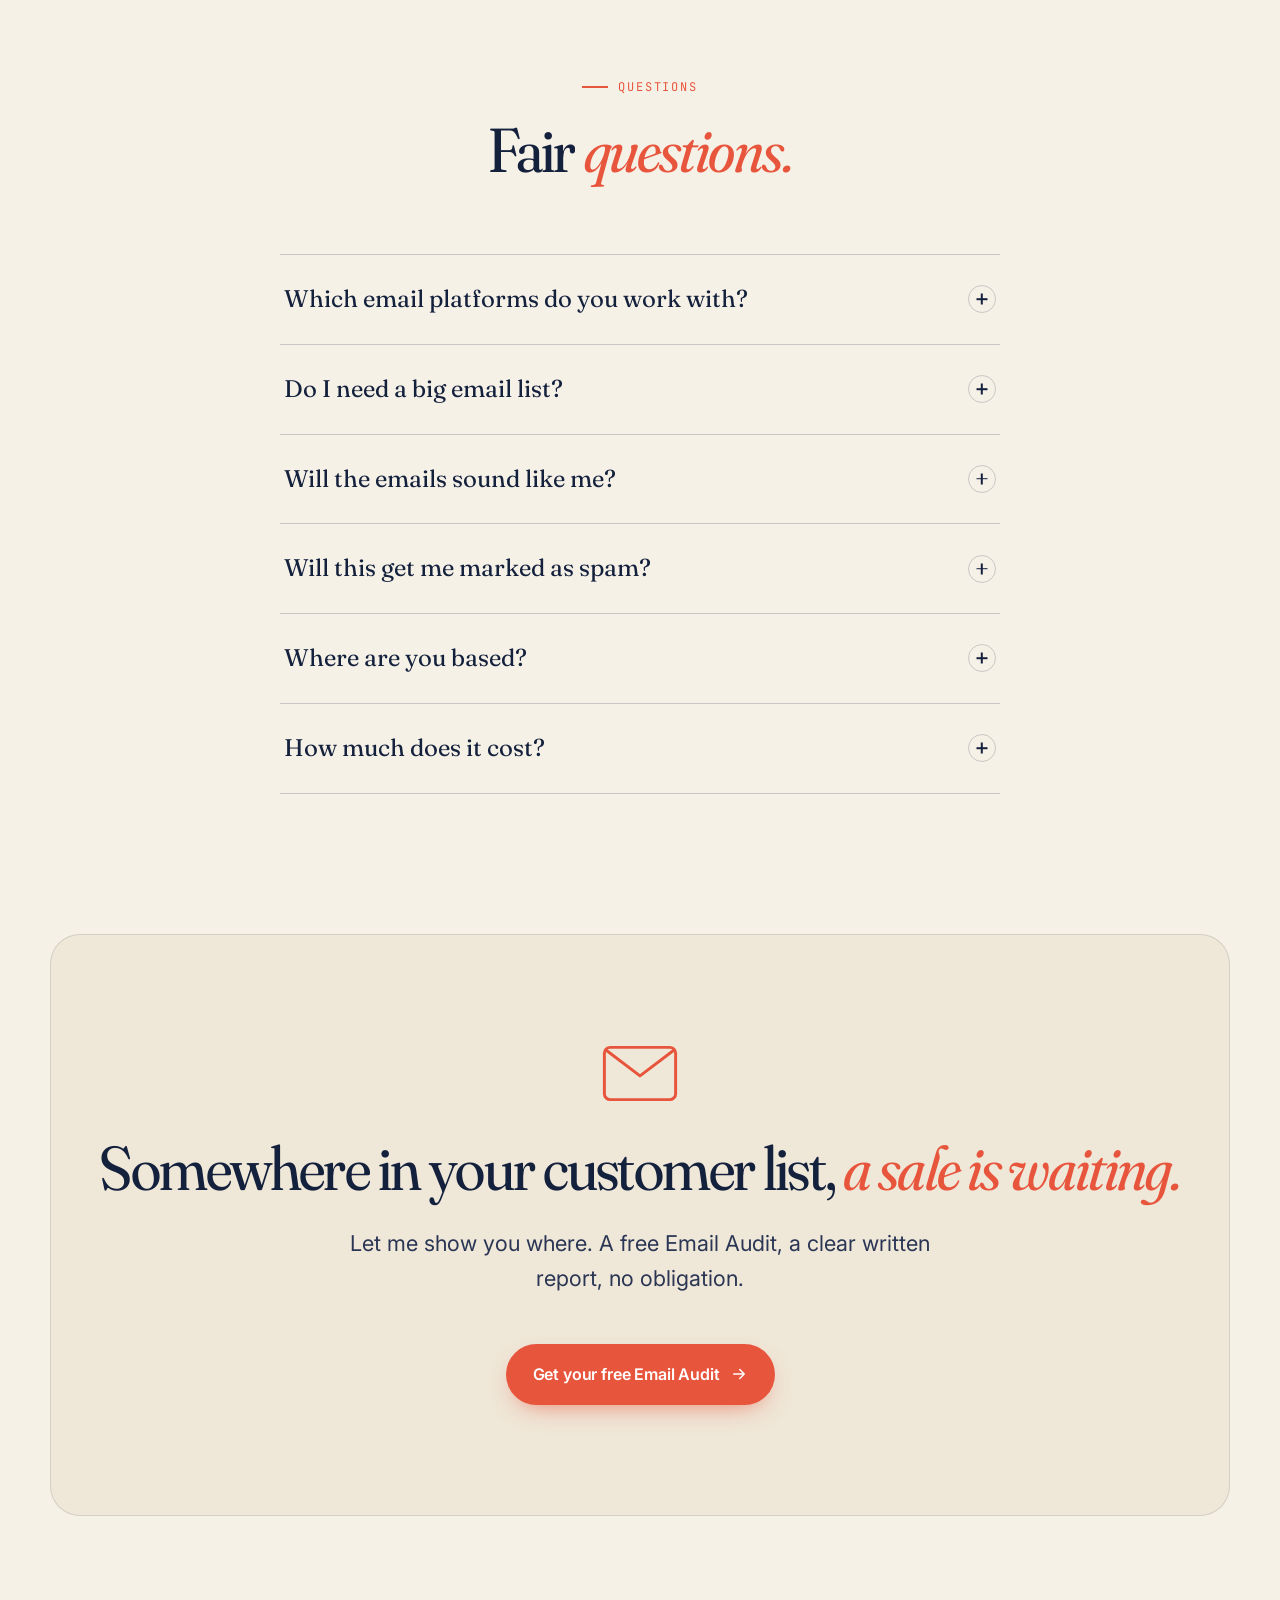
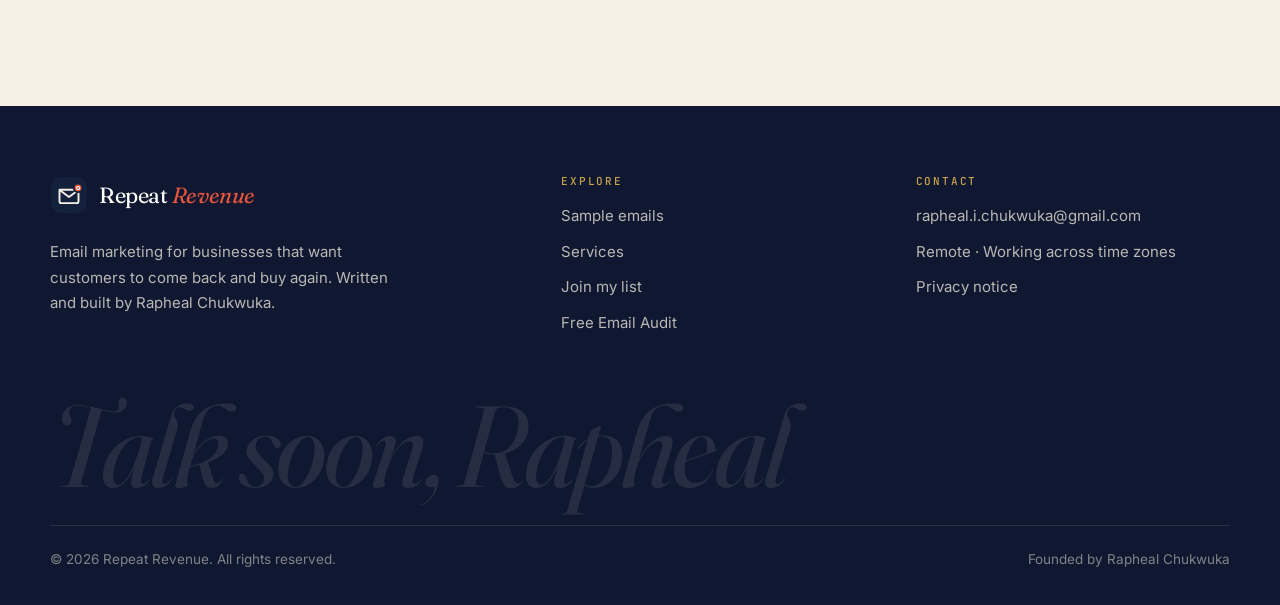
==== commit 0252a43e: "Signup: use Brevo's official form script and markup Co-Authored-By: Claude Opus 5.5 <noreply@anthrop" ====
--- a/index.html
+++ b/index.html
@@ -249,16 +249,43 @@
           <li>Unsubscribe with one click, any time</li>
         </ul>
       </div>
-      <iframe name="brevo-sink" title="Sign-up" hidden></iframe>
-      <form id="demo-form" class="form form--stack" action="https://1104721f.sibforms.com/serve/[base64]" method="POST" target="brevo-sink" novalidate>
-        <div class="field"><label for="d-name">First name</label><input id="d-name" name="FIRSTNAME" type="text" autocomplete="given-name" required></div>
-        <div class="field"><label for="d-email">Email</label><input id="d-email" name="EMAIL" type="email" autocomplete="email" required></div>
-        <input class="hp" type="text" name="email_address_check" value="" tabindex="-1" autocomplete="off" aria-hidden="true">
-        <input type="hidden" name="locale" value="en">
-        <button class="btn btn--primary" type="submit">Send me the emails <svg viewBox="0 0 24 24" fill="none" stroke="currentColor" stroke-width="2" stroke-linecap="round" stroke-linejoin="round" aria-hidden="true"><path d="M5 12h14M13 6l6 6-6 6"/></svg></button>
-        <p class="fine">You'll get my welcome sequence and occasional emails about email marketing. Read the <a href="audit.html#privacy">privacy notice</a>.</p>
-        <div class="status" role="status" aria-live="polite"></div>
-      </form>
+      <div class="demo__form">
+      <div class="sib-form">
+        <div id="sib-form-container" class="sib-form-container">
+          <div id="error-message" class="sib-form-message-panel status is-err"><div class="sib-form-message-panel__text"><span class="sib-form-message-panel__inner-text">Sorry, that didn't go through. Please try again, or email me at rapheal.i.chukwuka@gmail.com.</span></div></div>
+          <div id="success-message" class="sib-form-message-panel status is-ok"><div class="sib-form-message-panel__text"><span class="sib-form-message-panel__inner-text"><b>You're in.</b> Check your inbox for my first email. If you don't see it in a few minutes, look in Promotions or Spam.</span></div></div>
+          <div id="sib-container">
+            <form id="sib-form" class="form form--stack" method="POST" action="https://1104721f.sibforms.com/serve/[base64]" data-type="subscription" novalidate="true">
+              <div class="sib-input sib-form-block"><div class="form__entry entry_block field"><div class="form__label-row">
+                <label class="entry__label" for="FIRSTNAME" data-required="*">First name</label>
+                <div class="entry__field"><input class="input" maxlength="200" type="text" id="FIRSTNAME" name="FIRSTNAME" autocomplete="given-name" data-required="true" required></div>
+              </div><label class="entry__error entry__error--primary"></label></div></div>
+              <div class="sib-input sib-form-block"><div class="form__entry entry_block field"><div class="form__label-row">
+                <label class="entry__label" for="EMAIL" data-required="*">Email</label>
+                <div class="entry__field"><input class="input" type="text" id="EMAIL" name="EMAIL" autocomplete="email" inputmode="email" data-required="true" required></div>
+              </div><label class="entry__error entry__error--primary"></label></div></div>
+              <div class="sib-form-block"><button class="btn btn--primary sib-form-block__button sib-form-block__button-with-loader" form="sib-form" type="submit"><svg class="icon clickable__icon progress-indicator__icon sib-hide-loader-icon" viewBox="0 0 512 512" aria-hidden="true"><path d="M460.116 373.846l-20.823-12.022c-5.541-3.199-7.54-10.159-4.663-15.874 30.137-59.886 28.343-131.652-5.386-189.946-33.641-58.394-94.896-95.833-161.827-99.676C261.028 55.961 256 50.751 256 44.352V20.309c0-6.904 5.808-12.337 12.703-11.982 83.556 4.306 160.163 50.864 202.11 123.677 42.063 72.696 44.079 162.316 6.031 236.832-3.14 6.148-10.75 8.461-16.728 5.01z"/></svg>Send me the emails</button></div>
+              <input type="text" name="email_address_check" value="" class="input--hidden" aria-hidden="true" tabindex="-1" autocomplete="off">
+              <input type="hidden" name="locale" value="en">
+            </form>
+          </div>
+        </div>
+      </div>
+      <p class="fine" style="margin-top:14px">You'll get my welcome sequence and occasional emails about email marketing. Read the <a href="audit.html#privacy">privacy notice</a>.</p>
+      <script>
+        window.REQUIRED_CODE_ERROR_MESSAGE = 'Please choose a country code';
+        window.LOCALE = 'en';
+        window.EMAIL_INVALID_MESSAGE = window.SMS_INVALID_MESSAGE = "Please enter a valid email address.";
+        window.REQUIRED_ERROR_MESSAGE = "This field can't be left blank.";
+        window.GENERIC_INVALID_MESSAGE = "Please check this field and try again.";
+        window.INVALID_NUMBER = "Please check this field and try again.";
+        window.INVALID_DATE = "Please enter a valid date";
+        window.REQUIRED_MULTISELECT_MESSAGE = 'Please select at least 1 option';
+        window.translation = { common: { selectedList: '{quantity} list selected', selectedLists: '{quantity} lists selected', selectedOption: '{quantity} selected', selectedOptions: '{quantity} selected' } };
+        var AUTOHIDE = Boolean(0);
+      </script>
+      <script defer src="https://sibforms.com/forms/end-form/build/main.js"></script>
+      </div>
     </div>
   </div>
 </section>
--- a/assets/styles.css
+++ b/assets/styles.css
@@ -405,3 +405,16 @@
   .js [data-reveal], .js .split .w > span { opacity: 1; transform: none; }
   .mail, .tag { opacity: 1; transform: none; }
 }
+
+/* Brevo form (uses Brevo's own script) */
+.sib-form .sib-form-message-panel.status { display: none; margin-bottom: 14px; }
+.sib-form .sib-form-message-panel.status.sib-form-message-panel--active { display: block; }
+.sib-form-block { display: block; }
+.sib-input .form__label-row { display: grid; gap: 7px; }
+.input--hidden { position: absolute !important; left: -9999px !important; width: 1px; height: 1px; opacity: 0; }
+.entry__error { display: none; font-size: 13.5px; color: var(--coral-2); margin-top: 4px; }
+.entry__error:not(:empty) { display: block; }
+.sib-form .btn { width: 100%; }
+.sib-form .sib-hide-loader-icon { display: none; }
+.sib-form .progress-indicator__icon { width: 18px; height: 18px; fill: currentColor; animation: spin 1s linear infinite; }
+.demo .sib-form { min-width: 0; }
